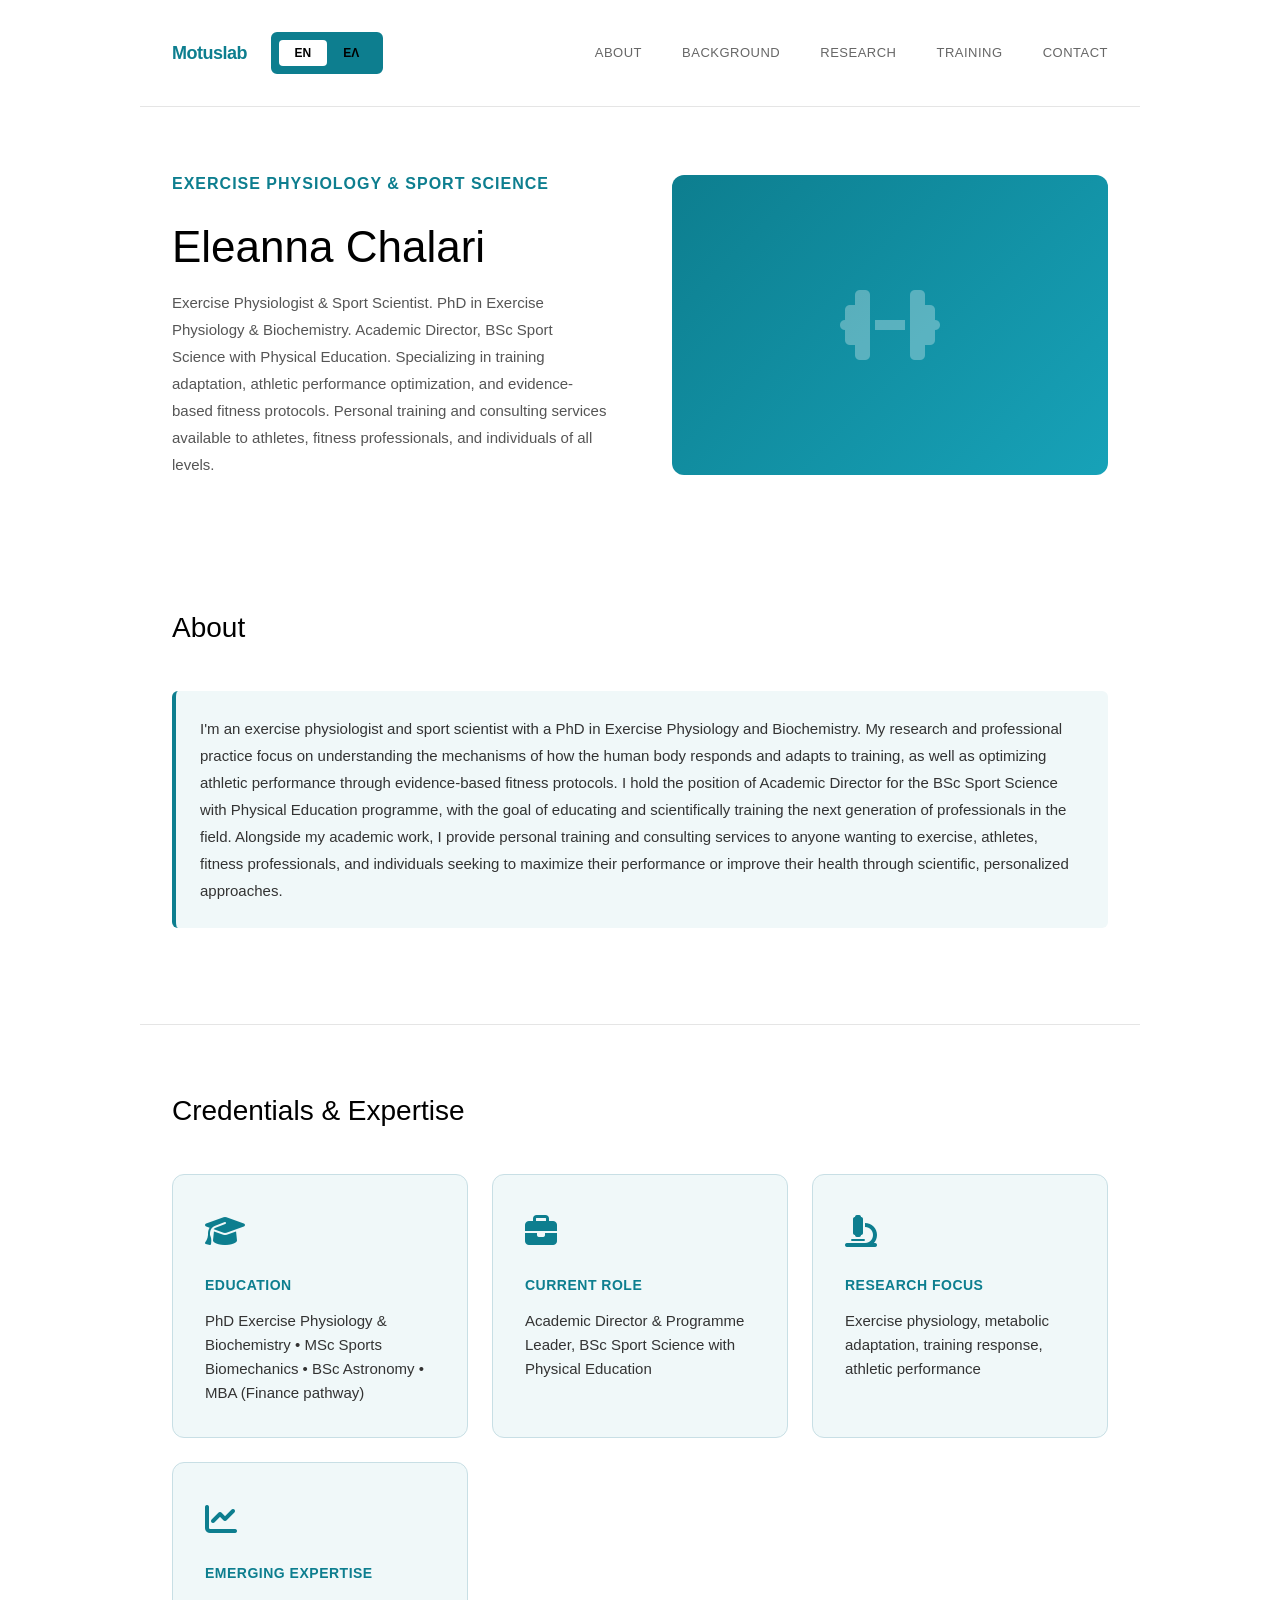
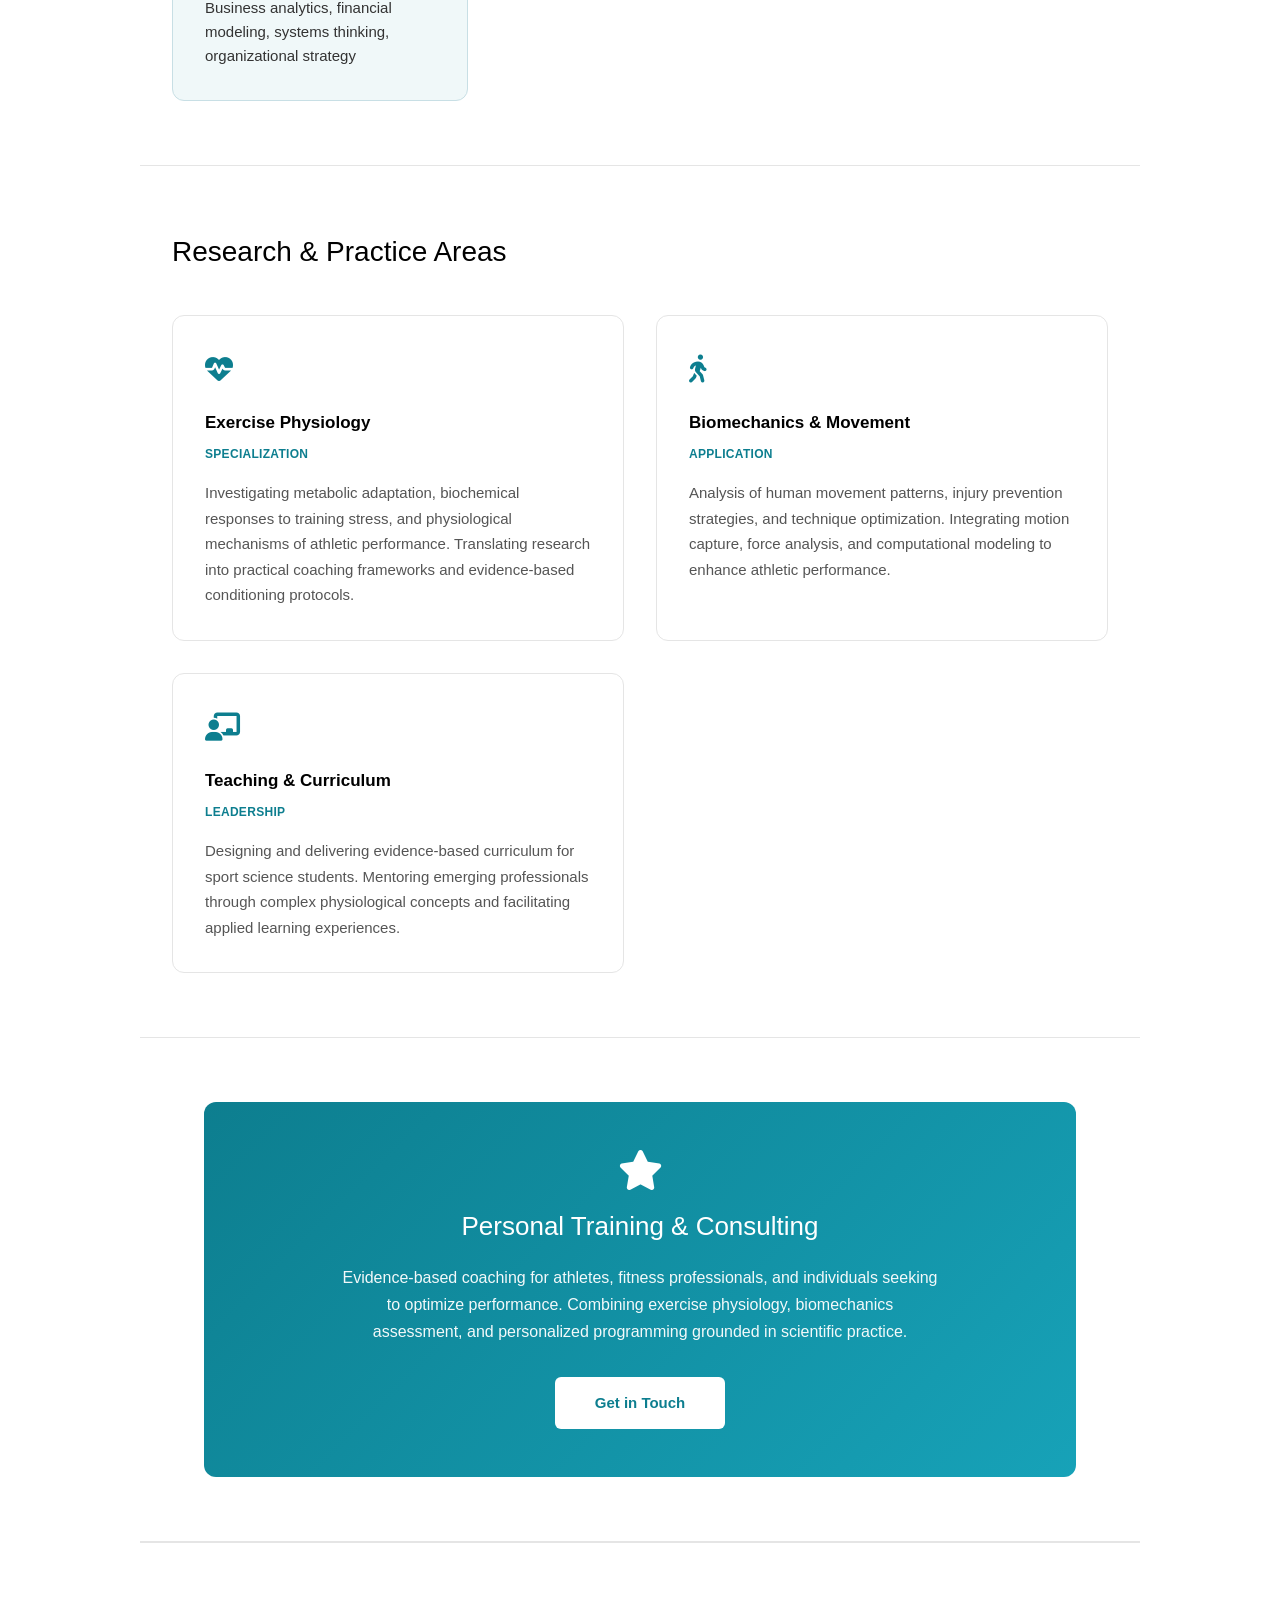
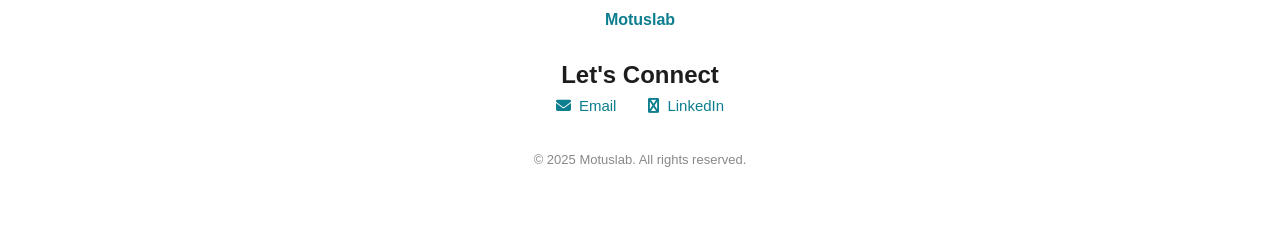
==== index.html @ d5b1c542 "Rename site code.txt to index.html" ====
<!DOCTYPE html>
<html lang="en">
<head>
  <meta charset="UTF-8">
  <meta name="viewport" content="width=device-width, initial-scale=1.0">
  <title>Motuslab | Exercise Physiology & Performance</title>
  <link rel="stylesheet" href="https://cdnjs.cloudflare.com/ajax/libs/font-awesome/6.4.0/css/all.min.css">
  <style>
    * {
      margin: 0;
      padding: 0;
      box-sizing: border-box;
    }

    body {
      font-family: -apple-system, BlinkMacSystemFont, 'Segoe UI', sans-serif;
      background: #ffffff;
      color: #1d1d1d;
      line-height: 1.6;
    }

    header {
      padding: 2rem 2rem;
      max-width: 1000px;
      margin: 0 auto;
      border-bottom: 1px solid #e5e5e5;
      display: flex;
      justify-content: space-between;
      align-items: center;
      gap: 2rem;
    }

    .header-left {
      display: flex;
      align-items: center;
      gap: 1.5rem;
    }

    .logo {
      font-size: 18px;
      font-weight: 600;
      color: #0D7E8F;
      text-decoration: none;
      letter-spacing: -0.5px;
    }

    .language-toggle {
      display: flex;
      gap: 0;
      background: #0D7E8F;
      padding: 0.35rem;
      border-radius: 6px;
      border: 2px solid #0D7E8F;
    }

    .lang-btn {
      background: none;
      border: none;
      color: #000;
      cursor: pointer;
      padding: 0.4rem 1rem;
      transition: all 0.2s;
      font-weight: 700;
      font-size: 12px;
      border-radius: 4px;
    }

    .lang-btn.active {
      background: #fff;
      color: #000;
      border: none;
    }

    .lang-btn:hover {
      background: rgba(255, 255, 255, 0.2);
      color: #000;
    }

    nav {
      display: flex;
      gap: 2.5rem;
      font-size: 13px;
      text-transform: uppercase;
      letter-spacing: 0.5px;
    }

    nav a {
      text-decoration: none;
      color: #666;
      transition: color 0.2s;
    }

    nav a:hover {
      color: #0D7E8F;
    }

    .hero {
      max-width: 1000px;
      margin: 0 auto;
      padding: 4rem 2rem;
      display: grid;
      grid-template-columns: 1fr 1fr;
      gap: 4rem;
      align-items: center;
    }

    .hero-text h1 {
      font-size: 44px;
      font-weight: 500;
      line-height: 1.2;
      margin-bottom: 1rem;
      color: #000;
    }

    .hero-text .tagline {
      font-size: 16px;
      color: #0D7E8F;
      text-transform: uppercase;
      letter-spacing: 1px;
      margin-bottom: 1.5rem;
      font-weight: 600;
    }

    .hero-text .subtitle {
      font-size: 15px;
      color: #555;
      line-height: 1.8;
    }

    .hero-visual {
      background: linear-gradient(135deg, #0D7E8F 0%, #17A2B8 100%);
      border-radius: 12px;
      height: 300px;
      display: flex;
      align-items: center;
      justify-content: center;
      color: #fff;
      font-size: 18px;
      text-align: center;
      padding: 2rem;
    }

    section {
      max-width: 1000px;
      margin: 0 auto;
      padding: 4rem 2rem;
      border-bottom: 1px solid #e5e5e5;
    }

    section h2 {
      font-size: 28px;
      font-weight: 500;
      margin-bottom: 2.5rem;
      color: #000;
    }

    .credential-grid {
      display: grid;
      grid-template-columns: repeat(auto-fit, minmax(240px, 1fr));
      gap: 1.5rem;
    }

    .credential-card {
      background: #f0f8f9;
      border-radius: 12px;
      padding: 2rem;
      border: 1px solid #c8dfe5;
      transition: all 0.3s;
    }

    .credential-card:hover {
      border-color: #0D7E8F;
      box-shadow: 0 4px 12px rgba(13, 126, 143, 0.1);
    }

    .credential-card .icon {
      font-size: 32px;
      color: #0D7E8F;
      margin-bottom: 1rem;
    }

    .credential-card h3 {
      font-size: 14px;
      text-transform: uppercase;
      letter-spacing: 0.5px;
      color: #0D7E8F;
      margin-bottom: 0.75rem;
      font-weight: 600;
    }

    .credential-card p {
      font-size: 15px;
      color: #333;
      line-height: 1.6;
    }

    .roles-grid {
      display: grid;
      grid-template-columns: repeat(auto-fit, minmax(300px, 1fr));
      gap: 2rem;
    }

    .role-card {
      background: #fff;
      border: 1.5px solid #e5e5e5;
      border-radius: 12px;
      padding: 2rem;
      transition: all 0.3s;
    }

    .role-card:hover {
      border-color: #0D7E8F;
      box-shadow: 0 8px 20px rgba(13, 126, 143, 0.12);
    }

    .role-card .icon {
      font-size: 28px;
      color: #0D7E8F;
      margin-bottom: 1rem;
    }

    .role-card h3 {
      font-size: 17px;
      font-weight: 600;
      color: #000;
      margin-bottom: 0.5rem;
    }

    .role-card .meta {
      font-size: 12px;
      color: #0D7E8F;
      text-transform: uppercase;
      letter-spacing: 0.3px;
      margin-bottom: 1rem;
      font-weight: 600;
    }

    .role-card p {
      font-size: 15px;
      color: #555;
      line-height: 1.7;
    }

    .accent-section {
      background: linear-gradient(135deg, #0D7E8F 0%, #17A2B8 100%);
      color: #fff;
      margin: 0 2rem;
      padding: 3rem 2rem;
      border-radius: 12px;
      text-align: center;
    }

    .accent-section h3 {
      font-size: 26px;
      font-weight: 500;
      margin-bottom: 1rem;
    }

    .accent-section p {
      font-size: 16px;
      line-height: 1.7;
      max-width: 600px;
      margin: 0 auto 2rem;
      opacity: 0.95;
    }

    .cta-button {
      display: inline-block;
      padding: 0.85rem 2.5rem;
      background: #fff;
      color: #0D7E8F;
      text-decoration: none;
      font-size: 15px;
      border-radius: 6px;
      transition: all 0.2s;
      cursor: pointer;
      font-family: inherit;
      font-weight: 600;
      border: none;
    }

    .cta-button:hover {
      transform: translateY(-2px);
      box-shadow: 0 8px 16px rgba(0, 0, 0, 0.15);
    }

    .highlight-box {
      background: #f0f8f9;
      border-left: 4px solid #0D7E8F;
      padding: 1.5rem;
      margin: 2rem 0;
      border-radius: 6px;
    }

    .highlight-box p {
      font-size: 15px;
      color: #333;
      line-height: 1.8;
    }

    footer {
      max-width: 1000px;
      margin: 0 auto;
      padding: 4rem 2rem;
      text-align: center;
      border-top: 1px solid #e5e5e5;
    }

    .contact-links {
      display: flex;
      justify-content: center;
      gap: 2rem;
      margin-bottom: 2rem;
      flex-wrap: wrap;
    }

    .contact-links a {
      color: #0D7E8F;
      text-decoration: none;
      font-size: 15px;
      font-weight: 500;
      transition: color 0.2s;
    }

    .contact-links a:hover {
      color: #05525c;
    }

    .footer-note {
      font-size: 13px;
      color: #888;
      margin-top: 1rem;
    }

    .footer-branding {
      font-size: 16px;
      font-weight: 600;
      color: #0D7E8F;
      margin-bottom: 1.5rem;
    }

    @media (max-width: 768px) {
      header {
        flex-direction: column;
        gap: 1rem;
      }

      .header-left {
        width: 100%;
        justify-content: space-between;
      }

      nav {
        justify-content: center;
        gap: 1rem;
        font-size: 12px;
        flex-wrap: wrap;
        width: 100%;
      }

      .hero {
        grid-template-columns: 1fr;
        gap: 2rem;
      }

      .hero-text h1 {
        font-size: 32px;
      }

      section {
        padding: 3rem 1.5rem;
      }

      .accent-section {
        margin: 0 1.5rem;
      }
    }
  </style>
</head>
<body>
  <header>
    <div class="header-left">
      <a href="#" class="logo">Motuslab</a>
      <div class="language-toggle">
        <button class="lang-btn active" data-lang="en">EN</button>
        <button class="lang-btn" data-lang="el">ΕΛ</button>
      </div>
    </div>
    <nav>
      <a href="#about" data-text="nav-about">About</a>
      <a href="#background" data-text="nav-background">Background</a>
      <a href="#research" data-text="nav-research">Research</a>
      <a href="#training" data-text="nav-training">Training</a>
      <a href="#contact" data-text="nav-contact">Contact</a>
    </nav>
  </header>

  <div class="hero">
    <div class="hero-text">
      <div class="tagline" data-text="hero-tagline">Exercise Physiology & Sport Science</div>
      <h1>Eleanna Chalari</h1>
      <p class="subtitle" data-text="hero-subtitle">Exercise Physiologist & Sport Scientist. PhD in Exercise Physiology & Biochemistry. Academic Director, BSc Sport Science with Physical Education. Specializing in training adaptation, athletic performance optimization, and evidence-based fitness protocols. Personal training and consulting services available to athletes, fitness professionals, and individuals of all levels.</p>
    </div>
    <div class="hero-visual">
      <i class="fas fa-dumbbell" style="font-size: 80px; opacity: 0.3;"></i>
    </div>
  </div>

  <section id="about">
    <h2 data-text="about-title">About</h2>
    <div class="highlight-box">
      <p data-text="about-text">I'm an exercise physiologist and sport scientist with a PhD in Exercise Physiology and Biochemistry. My research and professional practice focus on understanding the mechanisms of how the human body responds and adapts to training, as well as optimizing athletic performance through evidence-based fitness protocols.

I hold the position of Academic Director for the BSc Sport Science with Physical Education programme, with the goal of educating and scientifically training the next generation of professionals in the field. Alongside my academic work, I provide personal training and consulting services to anyone wanting to exercise, athletes, fitness professionals, and individuals seeking to maximize their performance or improve their health through scientific, personalized approaches.</p>
    </div>
  </section>

  <section id="background">
    <h2 data-text="cred-title">Credentials & Expertise</h2>
    <div class="credential-grid">
      <div class="credential-card">
        <div class="icon"><i class="fas fa-graduation-cap"></i></div>
        <h3 data-text="cred-edu-title">Education</h3>
        <p data-text="cred-edu">PhD Exercise Physiology & Biochemistry • MSc Sports Biomechanics • BSc Astronomy • MBA (Finance pathway)</p>
      </div>
      <div class="credential-card">
        <div class="icon"><i class="fas fa-briefcase"></i></div>
        <h3 data-text="cred-role-title">Current Role</h3>
        <p data-text="cred-role">Academic Director & Programme Leader, BSc Sport Science with Physical Education</p>
      </div>
      <div class="credential-card">
        <div class="icon"><i class="fas fa-microscope"></i></div>
        <h3 data-text="cred-focus-title">Research Focus</h3>
        <p data-text="cred-focus">Exercise physiology, metabolic adaptation, training response, athletic performance</p>
      </div>
      <div class="credential-card">
        <div class="icon"><i class="fas fa-chart-line"></i></div>
        <h3 data-text="cred-emerging-title">Emerging Expertise</h3>
        <p data-text="cred-emerging">Business analytics, financial modeling, systems thinking, organizational strategy</p>
      </div>
    </div>
  </section>

  <section id="research">
    <h2 data-text="research-title">Research & Practice Areas</h2>
    <div class="roles-grid">
      <div class="role-card">
        <div class="icon"><i class="fas fa-heartbeat"></i></div>
        <h3 data-text="research-1-title">Exercise Physiology</h3>
        <p class="meta" data-text="research-1-meta">Specialization</p>
        <p data-text="research-1-text">Investigating metabolic adaptation, biochemical responses to training stress, and physiological mechanisms of athletic performance. Translating research into practical coaching frameworks and evidence-based conditioning protocols.</p>
      </div>

      <div class="role-card">
        <div class="icon"><i class="fas fa-walking"></i></div>
        <h3 data-text="research-2-title">Biomechanics & Movement</h3>
        <p class="meta" data-text="research-2-meta">Application</p>
        <p data-text="research-2-text">Analysis of human movement patterns, injury prevention strategies, and technique optimization. Integrating motion capture, force analysis, and computational modeling to enhance athletic performance.</p>
      </div>

      <div class="role-card">
        <div class="icon"><i class="fas fa-chalkboard-user"></i></div>
        <h3 data-text="research-3-title">Teaching & Curriculum</h3>
        <p class="meta" data-text="research-3-meta">Leadership</p>
        <p data-text="research-3-text">Designing and delivering evidence-based curriculum for sport science students. Mentoring emerging professionals through complex physiological concepts and facilitating applied learning experiences.</p>
      </div>
    </div>
  </section>

  <section id="training">
    <div class="accent-section">
      <i class="fas fa-star" style="font-size: 40px; margin-bottom: 1rem;"></i>
      <h3 data-text="training-title">Personal Training & Consulting</h3>
      <p data-text="training-text">Evidence-based coaching for athletes, fitness professionals, and individuals seeking to optimize performance. Combining exercise physiology, biomechanics assessment, and personalized programming grounded in scientific practice.</p>
      <a href="mailto:eleannac@proton.me?subject=Personal%20Training%20Inquiry" class="cta-button" data-text="training-cta">Get in Touch</a>
    </div>
  </section>

  <footer id="contact">
    <div class="footer-branding">Motuslab</div>
    <h2 data-text="contact-title">Let's Connect</h2>
    <div class="contact-links">
      <a href="mailto:eleannac@proton.me"><i class="fas fa-envelope" style="margin-right: 0.5rem;"></i><span data-text="contact-email">Email</span></a>
      <a href="https://https://www.linkedin.com/in/eleannac/" target="_blank"><i class="fas fa-linkedin" style="margin-right: 0.5rem;"></i><span data-text="contact-linkedin">LinkedIn</span></a>
    </div>
    <p class="footer-note" data-text="footer-copy">© 2025 Motuslab. All rights reserved.</p>
  </footer>

  <script>
    const translations = {
      en: {
        "nav-about": "About",
        "nav-background": "Background",
        "nav-research": "Research",
        "nav-training": "Training",
        "nav-contact": "Contact",
        "hero-tagline": "Exercise Physiology & Sport Science",
        "hero-subtitle": "Exercise Physiologist & Sport Scientist. PhD in Exercise Physiology & Biochemistry. Academic Director, BSc Sport Science with Physical Education. Specializing in training adaptation, athletic performance optimization, and evidence-based fitness protocols. Personal training and consulting services available to athletes, fitness professionals, and individuals of all levels.",
        "about-title": "About",
        "about-text": "I'm an exercise physiologist and sport scientist with a PhD in Exercise Physiology and Biochemistry. My research and professional practice focus on understanding the mechanisms of how the human body responds and adapts to training, as well as optimizing athletic performance through evidence-based fitness protocols.\n\nI hold the position of Academic Director for the BSc Sport Science with Physical Education programme, with the goal of educating and scientifically training the next generation of professionals in the field. Alongside my academic work, I provide personal training and consulting services to anyone wanting to exercise, athletes, fitness professionals, and individuals seeking to maximize their performance or improve their health through scientific, personalized approaches.",
        "cred-title": "Credentials & Expertise",
        "cred-edu-title": "Education",
        "cred-edu": "PhD Exercise Physiology & Biochemistry • MSc Sports Biomechanics • BSc Astronomy • MBA (Finance pathway)",
        "cred-role-title": "Current Role",
        "cred-role": "Academic Director & Programme Leader, BSc Sport Science with Physical Education",
        "cred-focus-title": "Research Focus",
        "cred-focus": "Exercise physiology, metabolic adaptation, training response, athletic performance",
        "cred-emerging-title": "Emerging Expertise",
        "cred-emerging": "Business analytics, financial modeling, systems thinking, organizational strategy",
        "research-title": "Research & Practice Areas",
        "research-1-title": "Exercise Physiology",
        "research-1-meta": "Specialization",
        "research-1-text": "Investigating metabolic adaptation, biochemical responses to training stress, and physiological mechanisms of athletic performance. Translating research into practical coaching frameworks and evidence-based conditioning protocols.",
        "research-2-title": "Biomechanics & Movement",
        "research-2-meta": "Application",
        "research-2-text": "Analysis of human movement patterns, injury prevention strategies, and technique optimization. Integrating motion capture, force analysis, and computational modeling to enhance athletic performance.",
        "research-3-title": "Teaching & Curriculum",
        "research-3-meta": "Leadership",
        "research-3-text": "Designing and delivering evidence-based curriculum for sport science students. Mentoring emerging professionals through complex physiological concepts and facilitating applied learning experiences.",
        "training-title": "Personal Training & Consulting",
        "training-text": "Evidence-based coaching for athletes, fitness professionals, and individuals seeking to optimize performance. Combining exercise physiology, biomechanics assessment, and personalized programming grounded in scientific practice.",
        "training-cta": "Get in Touch",
        "contact-title": "Let's Connect",
        "contact-email": "Email",
        "contact-linkedin": "LinkedIn",
        "footer-copy": "© 2025 Motuslab. All rights reserved."
      },
      el: {
        "nav-about": "Σχετικά",
        "nav-background": "Υπόβαθρο",
        "nav-research": "Έρευνα",
        "nav-training": "Εκπαίδευση",
        "nav-contact": "Επικοινωνία",
        "hero-tagline": "Φυσιολογία Άσκησης & Αθλητική Επιστήμη",
        "hero-subtitle": "Εργοφυσιολόγος και επιστήμονας φυσικής αγωγής και αθλητισμού, κάτοχος διδακτορικού στη Φυσιολογία της Άσκησης και τη Βιοχημεία. Ακαδημαϊκή Διευθύντρια του προγράμματος BSc Αθλητική Επιστήμη με Φυσική Αγωγή. Ειδίκευση στη προσαρμογή στην προπόνηση, βελτιστοποίηση της αθλητικής απόδοσης και τεκμηριωμένα πρωτόκολλα φυσικής κατάστασης. Διαθέσιμη για υπηρεσίες personal training και συμβουλευτικής για αθλητές, επαγγελματίες fitness και άτομα όλων των επιπέδων.",
        "about-title": "Σχετικά",
        "about-text": "Είμαι εργοφυσιολόγος και επιστήμονας φυσικής αγωγής και αθλητισμού, κάτοχος διδακτορικού στη Φυσιολογία της Άσκησης και τη Βιοχημεία. Η έρευνα και η πρακτική μου εφαρμογή επικεντρώνονται στην κατανόηση των μηχανισμών απόκρισης και προσαρμογής του ανθρώπινου σώματος στην προπόνηση, καθώς και στη βελτιστοποίηση της αθλητικής απόδοσης μέσω τεκμηριωμένων πρωτοκόλλων φυσικής κατάστασης.\n\nΚατέχω θέση Ακαδημαϊκής Διευθύντριας του προγράμματος BSc \"Αθλητική Επιστήμη με Φυσική Αγωγή\" με στόχο την εκπαίδευση και την επιστημονική κατάρτιση της επόμενης γενιάς επαγγελματιών του κλάδου. Παράλληλα με το ακαδημαϊκό μου έργο, παρέχω υπηρεσίες personal training και συμβουλευτικής σε οποιονδήποτε επιθυμεί να γυμναστεί, σε αθλητές, επαγγελματίες του fitness και άτομα που επιθυμούν να μεγιστοποιήσουν την απόδοσή τους ή να βελτιώσουν την υγεία τους μέσα από επιστημονικές και εξατομικευμένες προσεγγίσεις.",
        "cred-title": "Διαπιστευτήρια & Ειδίκευση",
        "cred-edu-title": "Εκπαίδευση",
        "cred-edu": "PhD Φυσιολογία Άσκησης & Βιοχημεία • MSc Αθλητική Βιομηχανική • BSc Αστρονομία • MBA (χρηματοδοτική κατεύθυνση)",
        "cred-role-title": "Τρέχουσα Θέση",
        "cred-role": "Ακαδημαϊκή Διευθύντρια & Ηγέτιδα Προγράμματος, BSc Αθλητική Επιστήμη με Φυσική Αγωγή",
        "cred-focus-title": "Εστίαση Έρευνας",
        "cred-focus": "Φυσιολογία άσκησης, μεταβολική προσαρμογή, απόκριση στην προπόνηση, αθλητική απόδοση",
        "cred-emerging-title": "Αναδυόμενη Ειδίκευση",
        "cred-emerging": "Ανάλυση επιχειρήσεων, χρηματοοικονομική μοντελοποίηση, σκέψη συστημάτων, οργανωσιακή στρατηγική",
        "research-title": "Έρευνα & Τομείς Εφαρμογής",
        "research-1-title": "Φυσιολογία Άσκησης",
        "research-1-meta": "Ειδίκευση",
        "research-1-text": "Διερεύνηση της μεταβολικής προσαρμογής, των βιοχημικών αποκρίσεων στο άγχος προπόνησης και των φυσιολογικών μηχανισμών της αθλητικής απόδοσης. Μετάφραση της έρευνας σε πρακτικά πλαίσια coaching και τεκμηριωμένα πρωτόκολλα φυσικής κατάστασης.",
        "research-2-title": "Βιομηχανική & Κίνηση",
        "research-2-meta": "Εφαρμογή",
        "research-2-text": "Ανάλυση των μοτίβων ανθρώπινης κίνησης, στρατηγικές πρόληψης τραυματισμών και βελτιστοποίηση τεχνικής. Ενσωμάτωση της σύλληψης κίνησης, ανάλυσης δύναμης και υπολογιστικής μοντελοποίησης για βελτίωση της αθλητικής απόδοσης.",
        "research-3-title": "Διδασκαλία & Αναλυτικό Πρόγραμμα",
        "research-3-meta": "Ηγεσία",
        "research-3-text": "Σχεδίαση και παράδοση τεκμηριωμένου αναλυτικού προγράμματος για φοιτητές αθλητικής επιστήμης. Mentoring αναδυόμενων επαγγελματιών μέσα από περίπλοκες φυσιολογικές έννοιες και διευκόλυνση εφαρμοσμένων εμπειριών μάθησης.",
        "training-title": "Προσωπική Εκπαίδευση & Συμβουλευτική",
        "training-text": "Εκπαίδευση βασισμένη σε στοιχεία για αθλητές, επαγγελματίες fitness και άτομα που επιδιώκουν βελτιστοποίηση της απόδοσης. Συνδυασμός φυσιολογίας άσκησης, αξιολόγησης βιομηχανικής και προσωπικοποιημένου προγραμματισμού με βάση την επιστημονική πρακτική.",
        "training-cta": "Επικοινωνήστε Μαζί Μας",
        "contact-title": "Ας Συνδεθούμε",
        "contact-email": "Email",
        "contact-linkedin": "LinkedIn",
        "footer-copy": "© 2025 Motuslab. Όλα τα δικαιώματα διατηρούνται."
      }
    };

    let currentLang = localStorage.getItem('motuslab-lang') || 'en';

    function setLanguage(lang) {
      currentLang = lang;
      localStorage.setItem('motuslab-lang', lang);
      
      document.querySelectorAll('.lang-btn').forEach(btn => {
        btn.classList.remove('active');
      });
      document.querySelector(`[data-lang="${lang}"]`).classList.add('active');
      
      document.querySelectorAll('[data-text]').forEach(el => {
        const key = el.getAttribute('data-text');
        if (translations[lang][key]) {
          el.textContent = translations[lang][key];
        }
      });
    }

    setLanguage(currentLang);

    document.querySelectorAll('.lang-btn').forEach(btn => {
      btn.addEventListener('click', () => {
        setLanguage(btn.getAttribute('data-lang'));
      });
    });

    document.querySelectorAll('nav a').forEach(link => {
      link.addEventListener('click', e => {
        e.preventDefault();
        const target = document.querySelector(link.getAttribute('href'));
        if (target) {
          target.scrollIntoView({ behavior: 'smooth' });
        }
      });
    });
  </script>
</body>
</html>
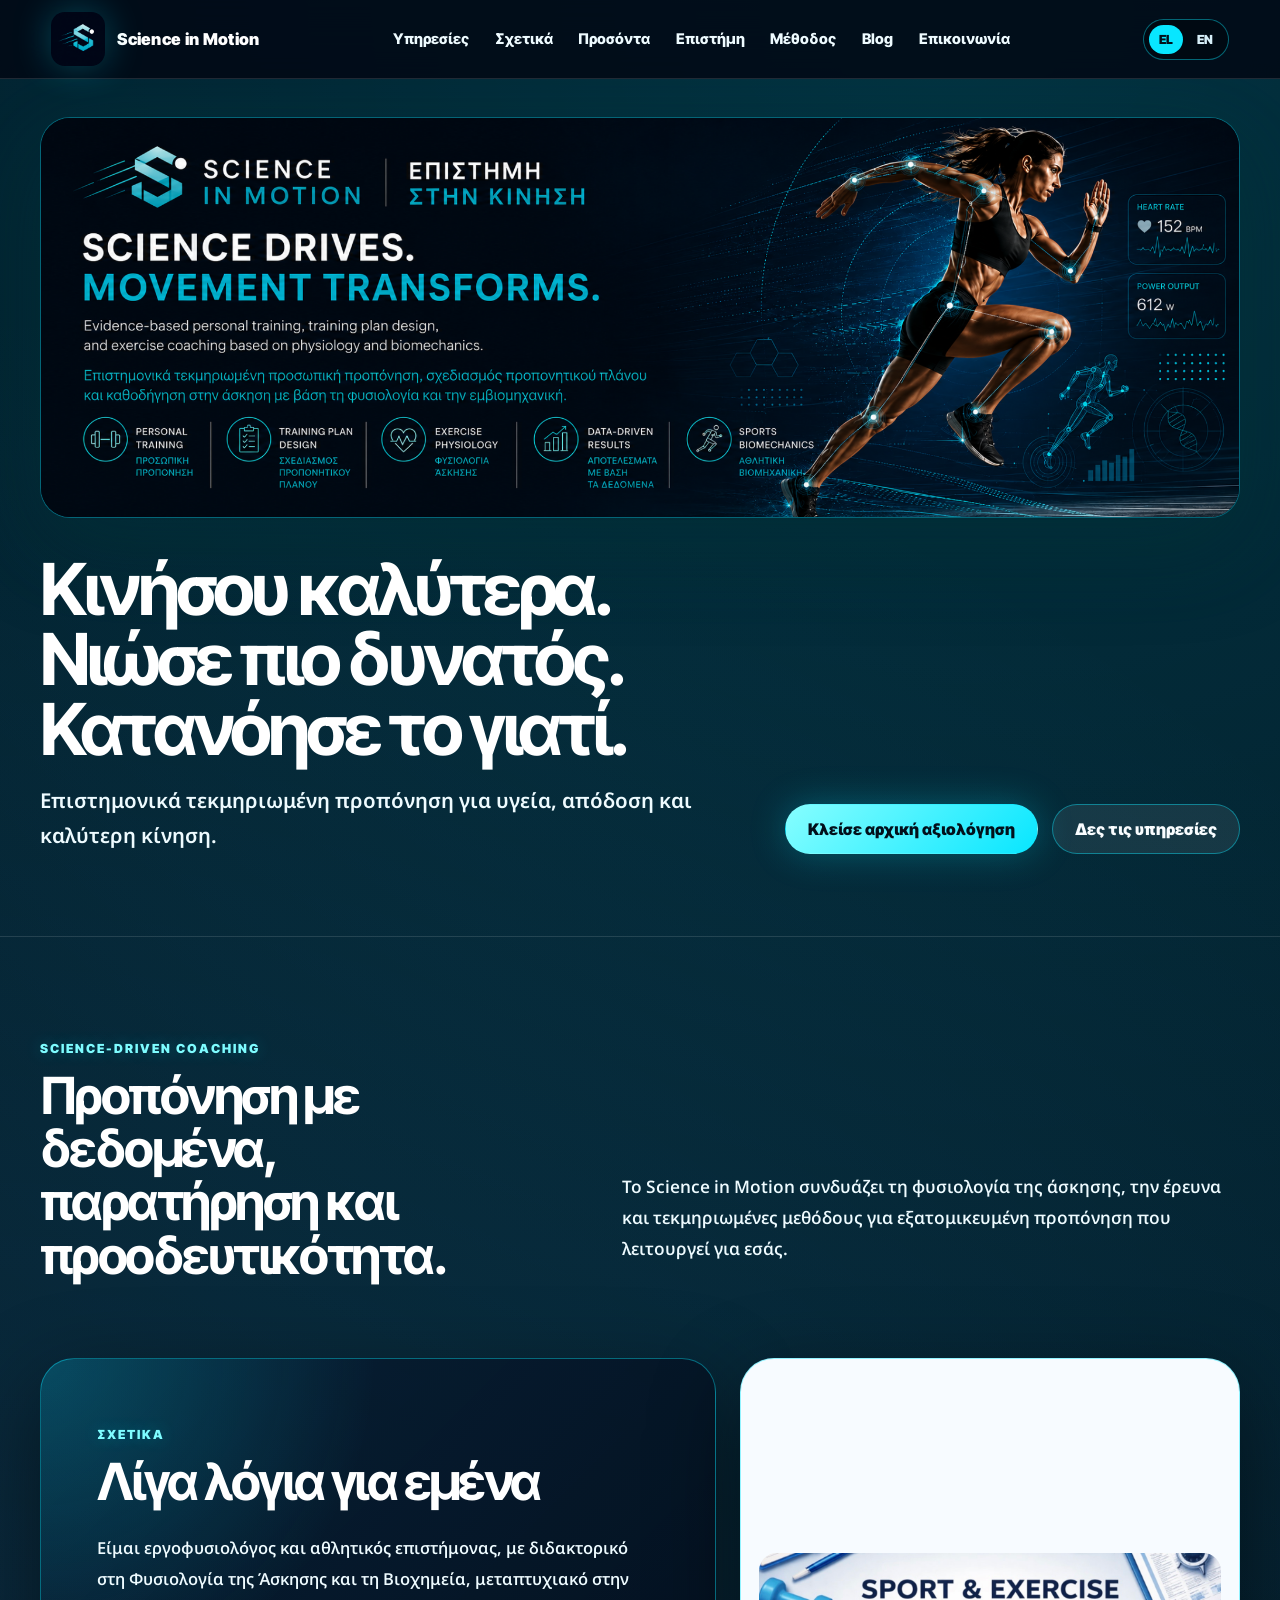
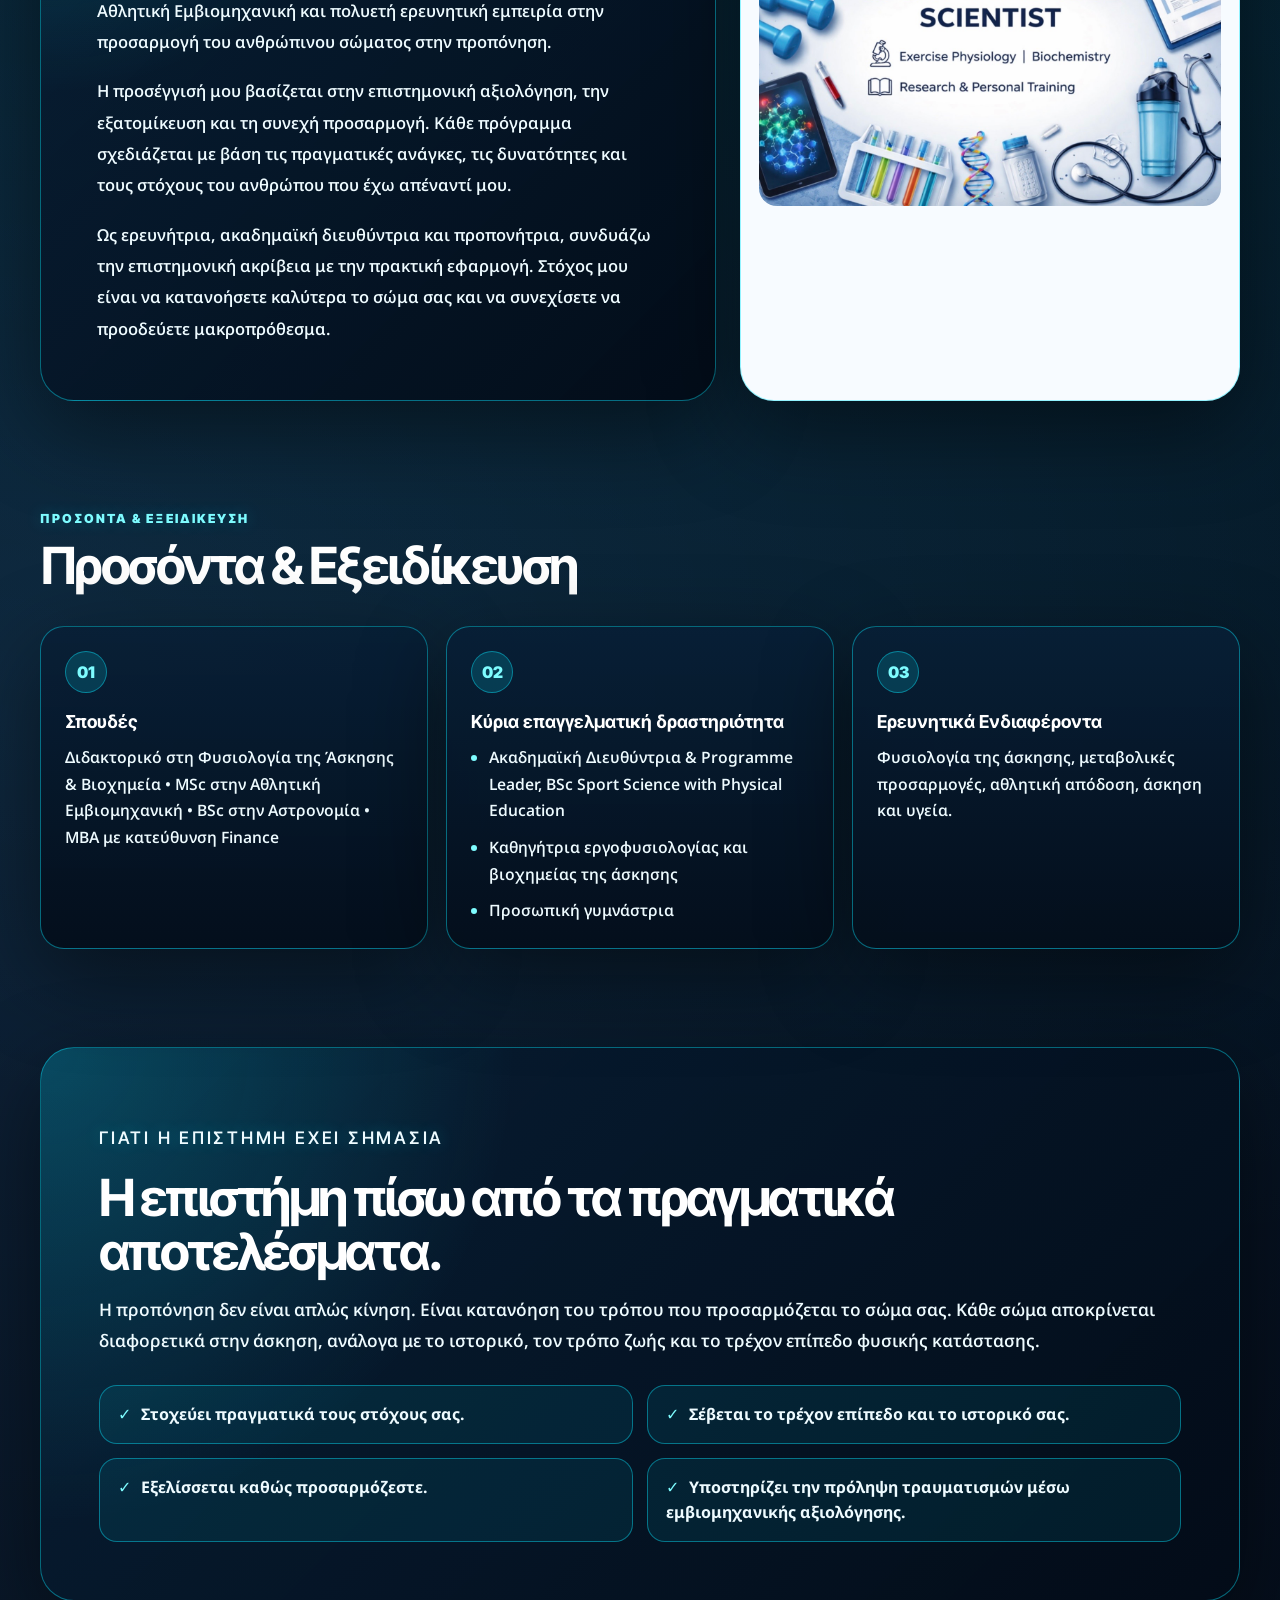
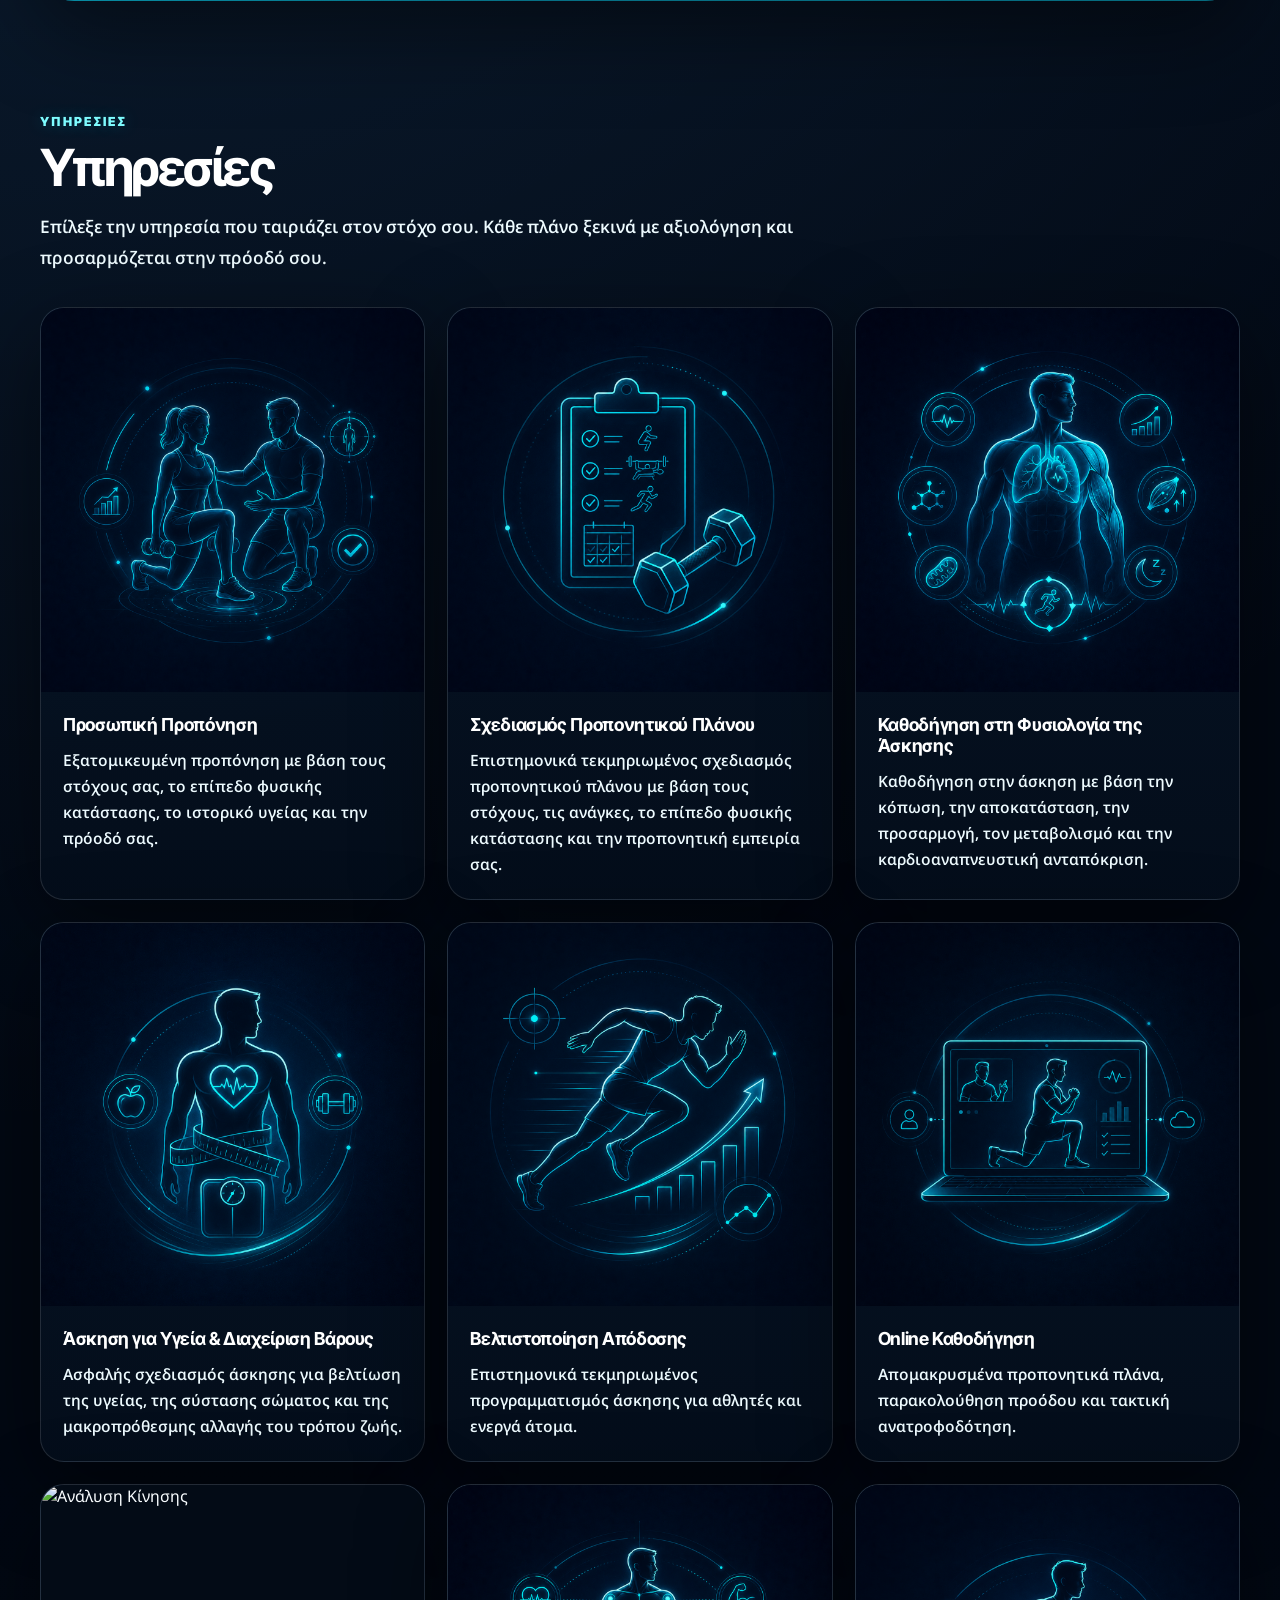
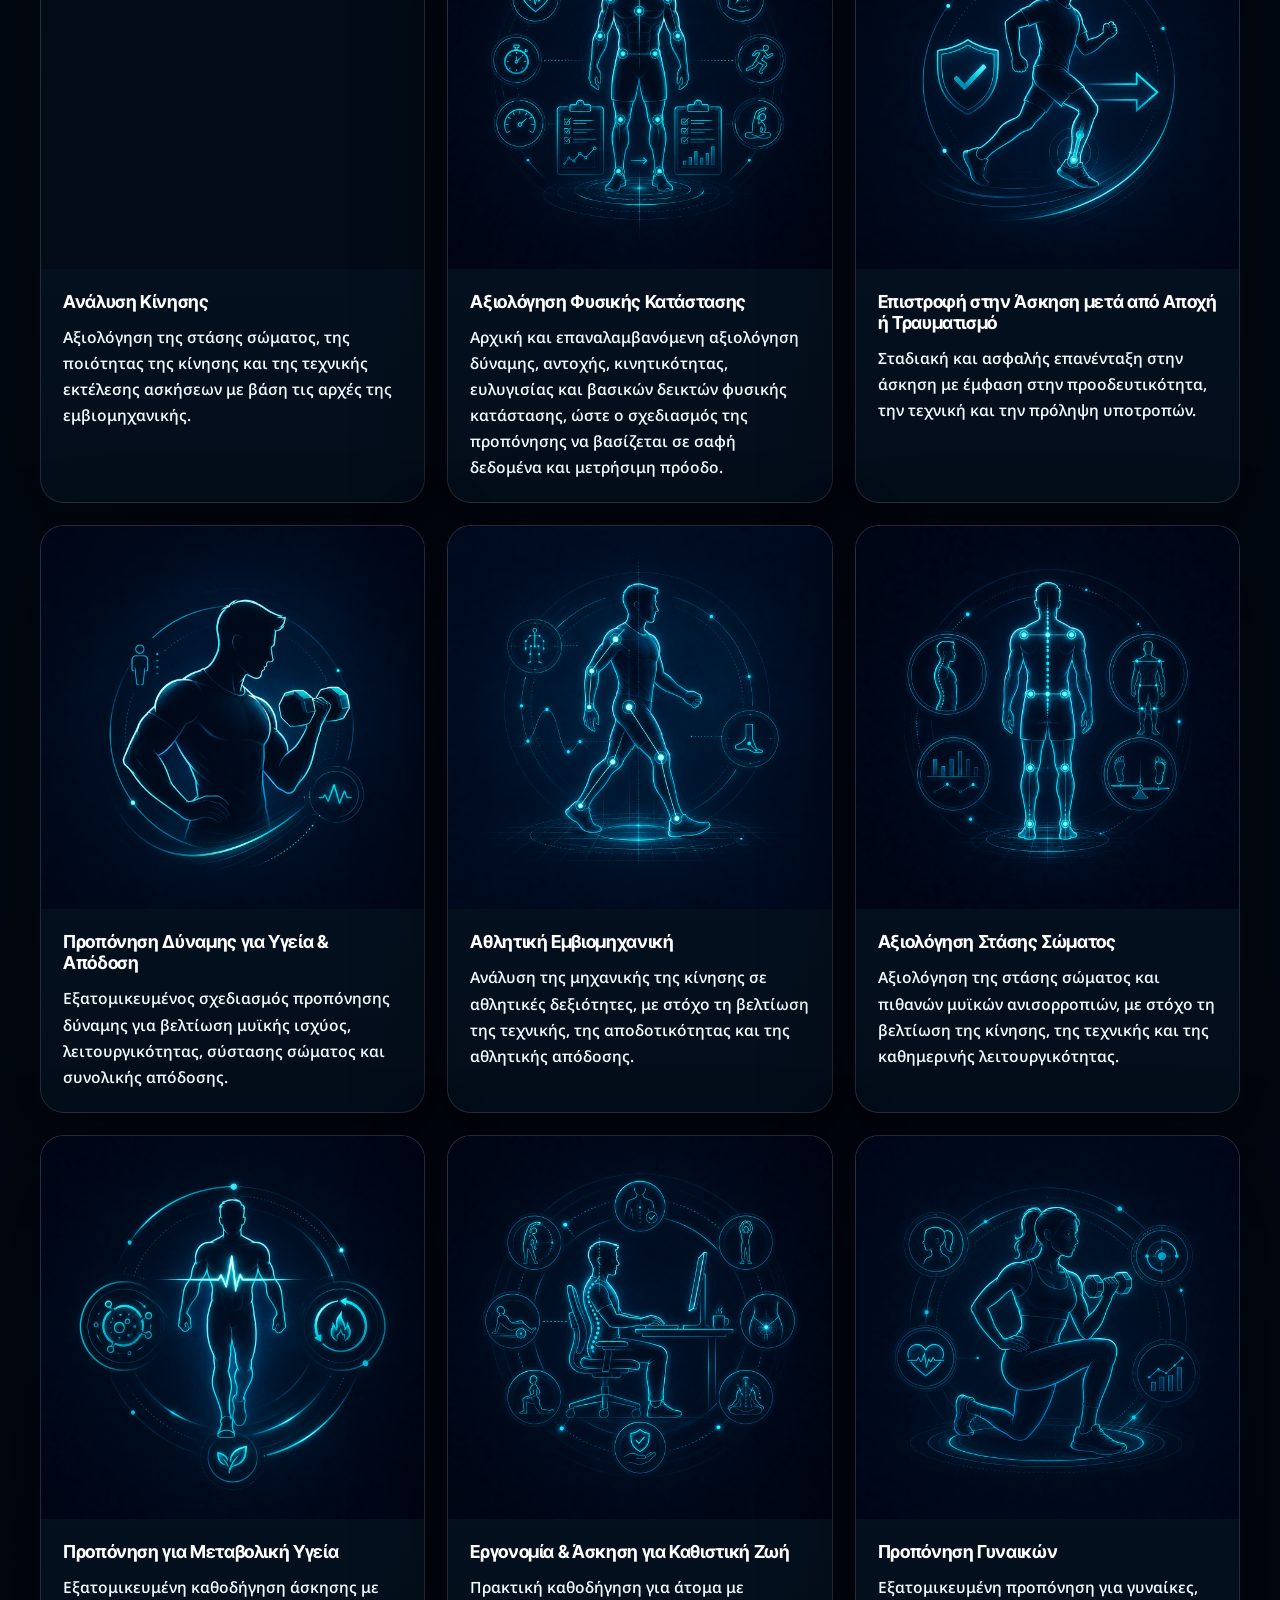
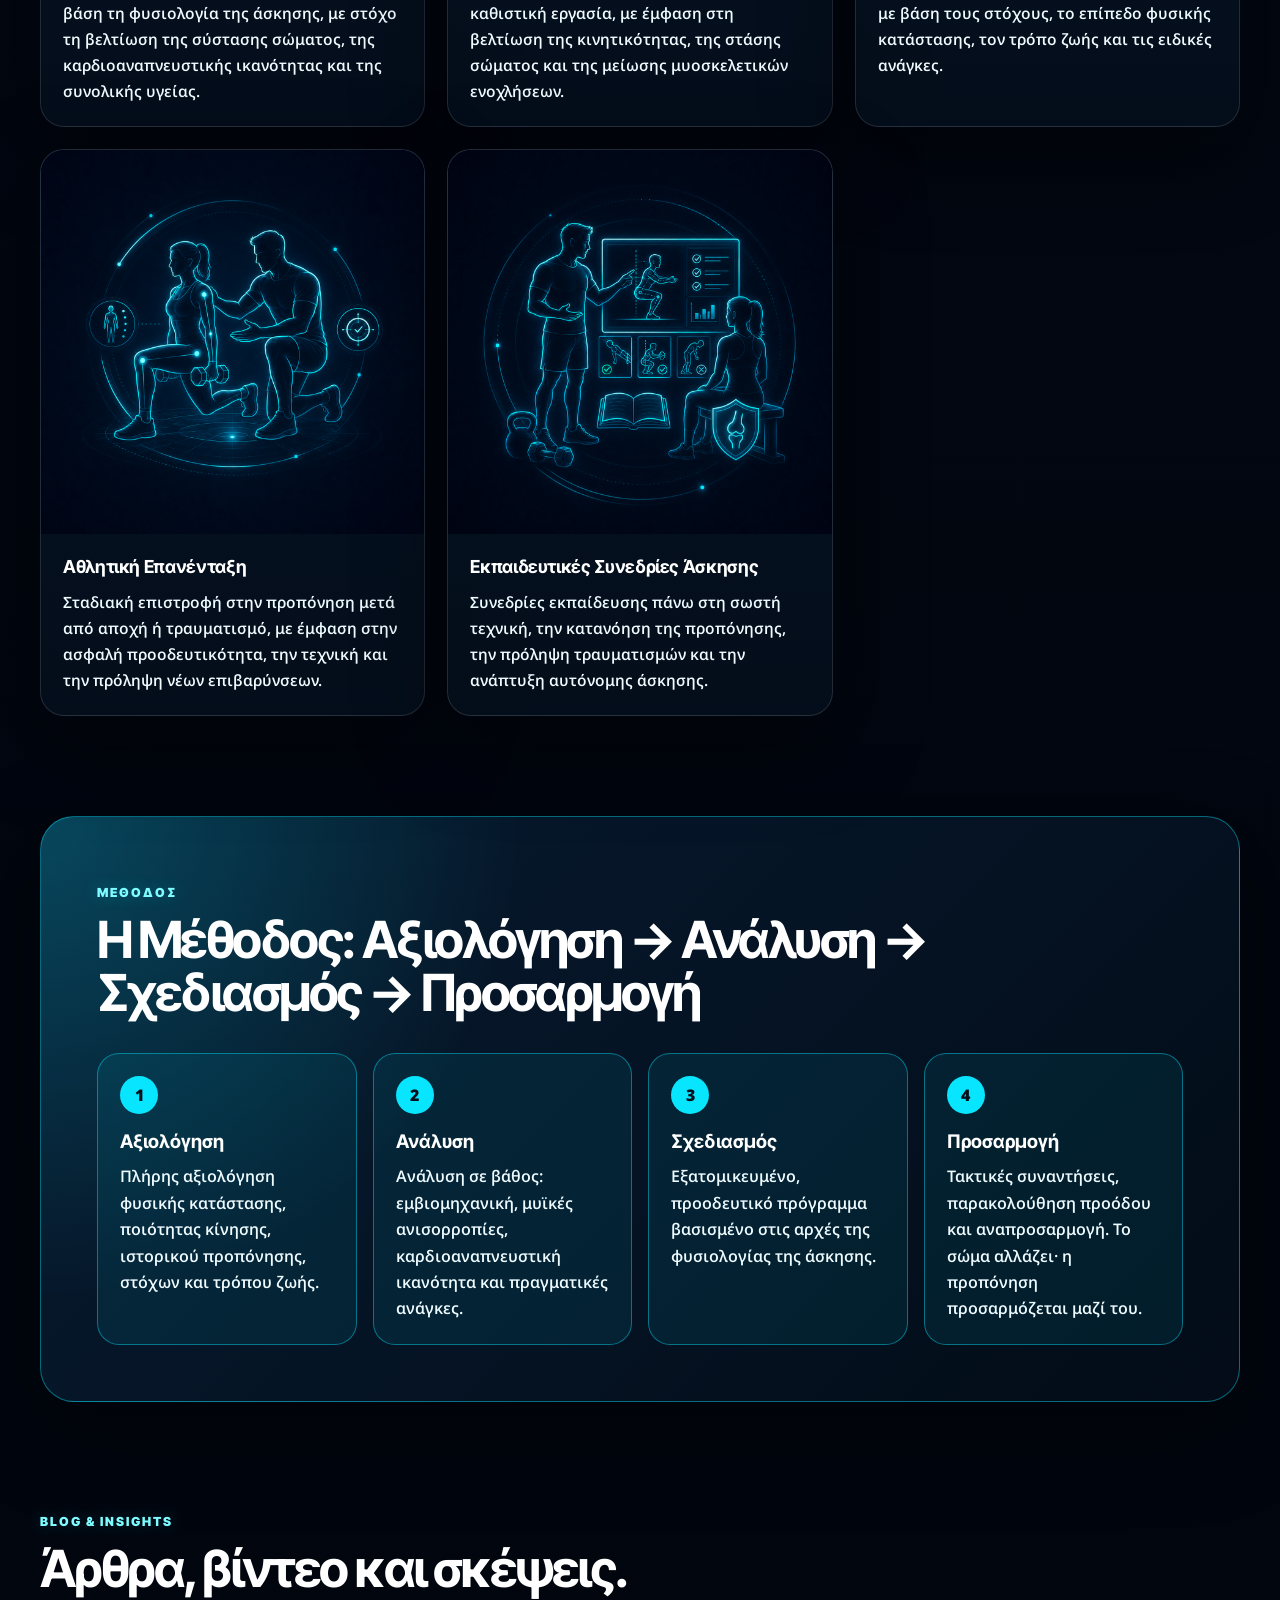
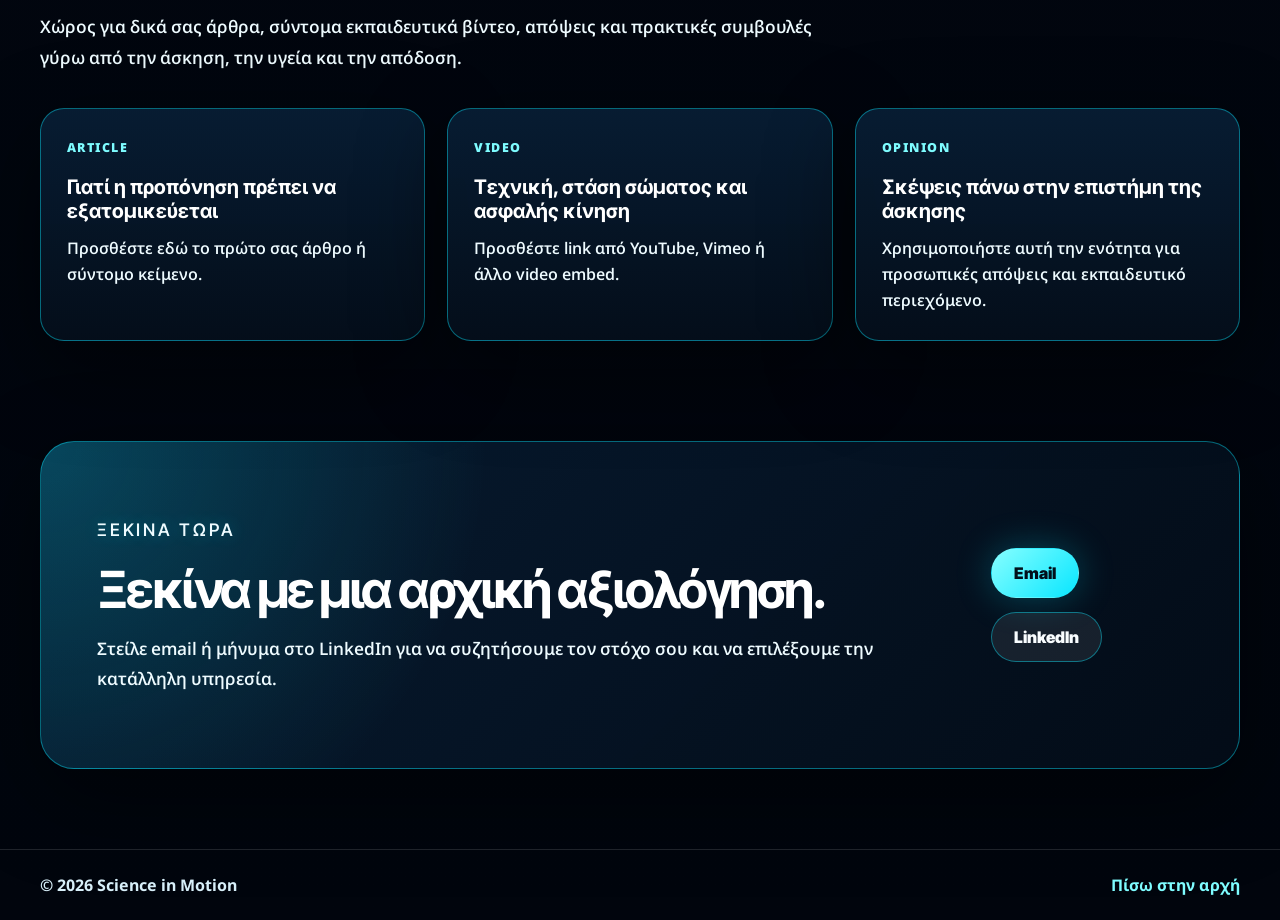
==== commit d5416c41: "Add files via upload" ====
--- a/index.html
+++ b/index.html
@@ -1,605 +1,207 @@
-<!DOCTYPE html>
-<html lang="en">
-<head>
-  <meta charset="UTF-8">
-  <meta name="viewport" content="width=device-width, initial-scale=1.0">
-  <title>Motuslab | Exercise Physiology & Performance</title>
-  <link rel="stylesheet" href="https://cdnjs.cloudflare.com/ajax/libs/font-awesome/6.4.0/css/all.min.css">
-  <style>
-    * {
-      margin: 0;
-      padding: 0;
-      box-sizing: border-box;
-    }
-
-    body {
-      font-family: -apple-system, BlinkMacSystemFont, 'Segoe UI', sans-serif;
-      background: #ffffff;
-      color: #1d1d1d;
-      line-height: 1.6;
-    }
-
-    header {
-      padding: 2rem 2rem;
-      max-width: 1000px;
-      margin: 0 auto;
-      border-bottom: 1px solid #e5e5e5;
-      display: flex;
-      justify-content: space-between;
-      align-items: center;
-      gap: 2rem;
-    }
-
-    .header-left {
-      display: flex;
-      align-items: center;
-      gap: 1.5rem;
-    }
-
-    .logo {
-      font-size: 18px;
-      font-weight: 600;
-      color: #0D7E8F;
-      text-decoration: none;
-      letter-spacing: -0.5px;
-    }
-
-    .language-toggle {
-      display: flex;
-      gap: 0;
-      background: #0D7E8F;
-      padding: 0.35rem;
-      border-radius: 6px;
-      border: 2px solid #0D7E8F;
-    }
-
-    .lang-btn {
-      background: none;
-      border: none;
-      color: #000;
-      cursor: pointer;
-      padding: 0.4rem 1rem;
-      transition: all 0.2s;
-      font-weight: 700;
-      font-size: 12px;
-      border-radius: 4px;
-    }
-
-    .lang-btn.active {
-      background: #fff;
-      color: #000;
-      border: none;
-    }
-
-    .lang-btn:hover {
-      background: rgba(255, 255, 255, 0.2);
-      color: #000;
-    }
-
-    nav {
-      display: flex;
-      gap: 2.5rem;
-      font-size: 13px;
-      text-transform: uppercase;
-      letter-spacing: 0.5px;
-    }
-
-    nav a {
-      text-decoration: none;
-      color: #666;
-      transition: color 0.2s;
-    }
-
-    nav a:hover {
-      color: #0D7E8F;
-    }
-
-    .hero {
-      max-width: 1000px;
-      margin: 0 auto;
-      padding: 4rem 2rem;
-      display: grid;
-      grid-template-columns: 1fr 1fr;
-      gap: 4rem;
-      align-items: center;
-    }
-
-    .hero-text h1 {
-      font-size: 44px;
-      font-weight: 500;
-      line-height: 1.2;
-      margin-bottom: 1rem;
-      color: #000;
-    }
-
-    .hero-text .tagline {
-      font-size: 16px;
-      color: #0D7E8F;
-      text-transform: uppercase;
-      letter-spacing: 1px;
-      margin-bottom: 1.5rem;
-      font-weight: 600;
-    }
-
-    .hero-text .subtitle {
-      font-size: 15px;
-      color: #555;
-      line-height: 1.8;
-    }
-
-    .hero-visual {
-      background: linear-gradient(135deg, #0D7E8F 0%, #17A2B8 100%);
-      border-radius: 12px;
-      height: 300px;
-      display: flex;
-      align-items: center;
-      justify-content: center;
-      color: #fff;
-      font-size: 18px;
-      text-align: center;
-      padding: 2rem;
-    }
-
-    section {
-      max-width: 1000px;
-      margin: 0 auto;
-      padding: 4rem 2rem;
-      border-bottom: 1px solid #e5e5e5;
-    }
-
-    section h2 {
-      font-size: 28px;
-      font-weight: 500;
-      margin-bottom: 2.5rem;
-      color: #000;
-    }
-
-    .credential-grid {
-      display: grid;
-      grid-template-columns: repeat(auto-fit, minmax(240px, 1fr));
-      gap: 1.5rem;
-    }
-
-    .credential-card {
-      background: #f0f8f9;
-      border-radius: 12px;
-      padding: 2rem;
-      border: 1px solid #c8dfe5;
-      transition: all 0.3s;
-    }
-
-    .credential-card:hover {
-      border-color: #0D7E8F;
-      box-shadow: 0 4px 12px rgba(13, 126, 143, 0.1);
-    }
-
-    .credential-card .icon {
-      font-size: 32px;
-      color: #0D7E8F;
-      margin-bottom: 1rem;
-    }
-
-    .credential-card h3 {
-      font-size: 14px;
-      text-transform: uppercase;
-      letter-spacing: 0.5px;
-      color: #0D7E8F;
-      margin-bottom: 0.75rem;
-      font-weight: 600;
-    }
-
-    .credential-card p {
-      font-size: 15px;
-      color: #333;
-      line-height: 1.6;
-    }
-
-    .roles-grid {
-      display: grid;
-      grid-template-columns: repeat(auto-fit, minmax(300px, 1fr));
-      gap: 2rem;
-    }
-
-    .role-card {
-      background: #fff;
-      border: 1.5px solid #e5e5e5;
-      border-radius: 12px;
-      padding: 2rem;
-      transition: all 0.3s;
-    }
-
-    .role-card:hover {
-      border-color: #0D7E8F;
-      box-shadow: 0 8px 20px rgba(13, 126, 143, 0.12);
-    }
-
-    .role-card .icon {
-      font-size: 28px;
-      color: #0D7E8F;
-      margin-bottom: 1rem;
-    }
-
-    .role-card h3 {
-      font-size: 17px;
-      font-weight: 600;
-      color: #000;
-      margin-bottom: 0.5rem;
-    }
-
-    .role-card .meta {
-      font-size: 12px;
-      color: #0D7E8F;
-      text-transform: uppercase;
-      letter-spacing: 0.3px;
-      margin-bottom: 1rem;
-      font-weight: 600;
-    }
-
-    .role-card p {
-      font-size: 15px;
-      color: #555;
-      line-height: 1.7;
-    }
-
-    .accent-section {
-      background: linear-gradient(135deg, #0D7E8F 0%, #17A2B8 100%);
-      color: #fff;
-      margin: 0 2rem;
-      padding: 3rem 2rem;
-      border-radius: 12px;
-      text-align: center;
-    }
-
-    .accent-section h3 {
-      font-size: 26px;
-      font-weight: 500;
-      margin-bottom: 1rem;
-    }
-
-    .accent-section p {
-      font-size: 16px;
-      line-height: 1.7;
-      max-width: 600px;
-      margin: 0 auto 2rem;
-      opacity: 0.95;
-    }
-
-    .cta-button {
-      display: inline-block;
-      padding: 0.85rem 2.5rem;
-      background: #fff;
-      color: #0D7E8F;
-      text-decoration: none;
-      font-size: 15px;
-      border-radius: 6px;
-      transition: all 0.2s;
-      cursor: pointer;
-      font-family: inherit;
-      font-weight: 600;
-      border: none;
-    }
-
-    .cta-button:hover {
-      transform: translateY(-2px);
-      box-shadow: 0 8px 16px rgba(0, 0, 0, 0.15);
-    }
-
-    .highlight-box {
-      background: #f0f8f9;
-      border-left: 4px solid #0D7E8F;
-      padding: 1.5rem;
-      margin: 2rem 0;
-      border-radius: 6px;
-    }
-
-    .highlight-box p {
-      font-size: 15px;
-      color: #333;
-      line-height: 1.8;
-    }
-
-    footer {
-      max-width: 1000px;
-      margin: 0 auto;
-      padding: 4rem 2rem;
-      text-align: center;
-      border-top: 1px solid #e5e5e5;
-    }
-
-    .contact-links {
-      display: flex;
-      justify-content: center;
-      gap: 2rem;
-      margin-bottom: 2rem;
-      flex-wrap: wrap;
-    }
-
-    .contact-links a {
-      color: #0D7E8F;
-      text-decoration: none;
-      font-size: 15px;
-      font-weight: 500;
-      transition: color 0.2s;
-    }
-
-    .contact-links a:hover {
-      color: #05525c;
-    }
-
-    .footer-note {
-      font-size: 13px;
-      color: #888;
-      margin-top: 1rem;
-    }
-
-    .footer-branding {
-      font-size: 16px;
-      font-weight: 600;
-      color: #0D7E8F;
-      margin-bottom: 1.5rem;
-    }
-
-    @media (max-width: 768px) {
-      header {
-        flex-direction: column;
-        gap: 1rem;
-      }
-
-      .header-left {
-        width: 100%;
-        justify-content: space-between;
-      }
-
-      nav {
-        justify-content: center;
-        gap: 1rem;
-        font-size: 12px;
-        flex-wrap: wrap;
-        width: 100%;
-      }
-
-      .hero {
-        grid-template-columns: 1fr;
-        gap: 2rem;
-      }
-
-      .hero-text h1 {
-        font-size: 32px;
-      }
-
-      section {
-        padding: 3rem 1.5rem;
-      }
-
-      .accent-section {
-        margin: 0 1.5rem;
-      }
-    }
-  </style>
-</head>
-<body>
-  <header>
-    <div class="header-left">
-      <a href="#" class="logo">Motuslab</a>
-      <div class="language-toggle">
-        <button class="lang-btn active" data-lang="en">EN</button>
-        <button class="lang-btn" data-lang="el">ΕΛ</button>
-      </div>
-    </div>
-    <nav>
-      <a href="#about" data-text="nav-about">About</a>
-      <a href="#background" data-text="nav-background">Background</a>
-      <a href="#research" data-text="nav-research">Research</a>
-      <a href="#training" data-text="nav-training">Training</a>
-      <a href="#contact" data-text="nav-contact">Contact</a>
-    </nav>
-  </header>
-
-  <div class="hero">
-    <div class="hero-text">
-      <div class="tagline" data-text="hero-tagline">Exercise Physiology & Sport Science</div>
-      <h1>Eleanna Chalari</h1>
-      <p class="subtitle" data-text="hero-subtitle">Exercise Physiologist & Sport Scientist. PhD in Exercise Physiology & Biochemistry. Academic Director, BSc Sport Science with Physical Education. Specializing in training adaptation, athletic performance optimization, and evidence-based fitness protocols. Personal training and consulting services available to athletes, fitness professionals, and individuals of all levels.</p>
-    </div>
-    <div class="hero-visual">
-      <i class="fas fa-dumbbell" style="font-size: 80px; opacity: 0.3;"></i>
-    </div>
-  </div>
-
-  <section id="about">
-    <h2 data-text="about-title">About</h2>
-    <div class="highlight-box">
-      <p data-text="about-text">I'm an exercise physiologist and sport scientist with a PhD in Exercise Physiology and Biochemistry. My research and professional practice focus on understanding the mechanisms of how the human body responds and adapts to training, as well as optimizing athletic performance through evidence-based fitness protocols.
-
-I hold the position of Academic Director for the BSc Sport Science with Physical Education programme, with the goal of educating and scientifically training the next generation of professionals in the field. Alongside my academic work, I provide personal training and consulting services to anyone wanting to exercise, athletes, fitness professionals, and individuals seeking to maximize their performance or improve their health through scientific, personalized approaches.</p>
-    </div>
-  </section>
-
-  <section id="background">
-    <h2 data-text="cred-title">Credentials & Expertise</h2>
-    <div class="credential-grid">
-      <div class="credential-card">
-        <div class="icon"><i class="fas fa-graduation-cap"></i></div>
-        <h3 data-text="cred-edu-title">Education</h3>
-        <p data-text="cred-edu">PhD Exercise Physiology & Biochemistry • MSc Sports Biomechanics • BSc Astronomy • MBA (Finance pathway)</p>
-      </div>
-      <div class="credential-card">
-        <div class="icon"><i class="fas fa-briefcase"></i></div>
-        <h3 data-text="cred-role-title">Current Role</h3>
-        <p data-text="cred-role">Academic Director & Programme Leader, BSc Sport Science with Physical Education</p>
-      </div>
-      <div class="credential-card">
-        <div class="icon"><i class="fas fa-microscope"></i></div>
-        <h3 data-text="cred-focus-title">Research Focus</h3>
-        <p data-text="cred-focus">Exercise physiology, metabolic adaptation, training response, athletic performance</p>
-      </div>
-      <div class="credential-card">
-        <div class="icon"><i class="fas fa-chart-line"></i></div>
-        <h3 data-text="cred-emerging-title">Emerging Expertise</h3>
-        <p data-text="cred-emerging">Business analytics, financial modeling, systems thinking, organizational strategy</p>
-      </div>
-    </div>
-  </section>
-
-  <section id="research">
-    <h2 data-text="research-title">Research & Practice Areas</h2>
-    <div class="roles-grid">
-      <div class="role-card">
-        <div class="icon"><i class="fas fa-heartbeat"></i></div>
-        <h3 data-text="research-1-title">Exercise Physiology</h3>
-        <p class="meta" data-text="research-1-meta">Specialization</p>
-        <p data-text="research-1-text">Investigating metabolic adaptation, biochemical responses to training stress, and physiological mechanisms of athletic performance. Translating research into practical coaching frameworks and evidence-based conditioning protocols.</p>
-      </div>
-
-      <div class="role-card">
-        <div class="icon"><i class="fas fa-walking"></i></div>
-        <h3 data-text="research-2-title">Biomechanics & Movement</h3>
-        <p class="meta" data-text="research-2-meta">Application</p>
-        <p data-text="research-2-text">Analysis of human movement patterns, injury prevention strategies, and technique optimization. Integrating motion capture, force analysis, and computational modeling to enhance athletic performance.</p>
-      </div>
-
-      <div class="role-card">
-        <div class="icon"><i class="fas fa-chalkboard-user"></i></div>
-        <h3 data-text="research-3-title">Teaching & Curriculum</h3>
-        <p class="meta" data-text="research-3-meta">Leadership</p>
-        <p data-text="research-3-text">Designing and delivering evidence-based curriculum for sport science students. Mentoring emerging professionals through complex physiological concepts and facilitating applied learning experiences.</p>
-      </div>
-    </div>
-  </section>
-
-  <section id="training">
-    <div class="accent-section">
-      <i class="fas fa-star" style="font-size: 40px; margin-bottom: 1rem;"></i>
-      <h3 data-text="training-title">Personal Training & Consulting</h3>
-      <p data-text="training-text">Evidence-based coaching for athletes, fitness professionals, and individuals seeking to optimize performance. Combining exercise physiology, biomechanics assessment, and personalized programming grounded in scientific practice.</p>
-      <a href="mailto:eleannac@proton.me?subject=Personal%20Training%20Inquiry" class="cta-button" data-text="training-cta">Get in Touch</a>
-    </div>
-  </section>
-
-  <footer id="contact">
-    <div class="footer-branding">Motuslab</div>
-    <h2 data-text="contact-title">Let's Connect</h2>
-    <div class="contact-links">
-      <a href="mailto:eleannac@proton.me"><i class="fas fa-envelope" style="margin-right: 0.5rem;"></i><span data-text="contact-email">Email</span></a>
-      <a href="https://https://www.linkedin.com/in/eleannac/" target="_blank"><i class="fas fa-linkedin" style="margin-right: 0.5rem;"></i><span data-text="contact-linkedin">LinkedIn</span></a>
-    </div>
-    <p class="footer-note" data-text="footer-copy">© 2025 Motuslab. All rights reserved.</p>
-  </footer>
-
-  <script>
-    const translations = {
-      en: {
-        "nav-about": "About",
-        "nav-background": "Background",
-        "nav-research": "Research",
-        "nav-training": "Training",
-        "nav-contact": "Contact",
-        "hero-tagline": "Exercise Physiology & Sport Science",
-        "hero-subtitle": "Exercise Physiologist & Sport Scientist. PhD in Exercise Physiology & Biochemistry. Academic Director, BSc Sport Science with Physical Education. Specializing in training adaptation, athletic performance optimization, and evidence-based fitness protocols. Personal training and consulting services available to athletes, fitness professionals, and individuals of all levels.",
-        "about-title": "About",
-        "about-text": "I'm an exercise physiologist and sport scientist with a PhD in Exercise Physiology and Biochemistry. My research and professional practice focus on understanding the mechanisms of how the human body responds and adapts to training, as well as optimizing athletic performance through evidence-based fitness protocols.\n\nI hold the position of Academic Director for the BSc Sport Science with Physical Education programme, with the goal of educating and scientifically training the next generation of professionals in the field. Alongside my academic work, I provide personal training and consulting services to anyone wanting to exercise, athletes, fitness professionals, and individuals seeking to maximize their performance or improve their health through scientific, personalized approaches.",
-        "cred-title": "Credentials & Expertise",
-        "cred-edu-title": "Education",
-        "cred-edu": "PhD Exercise Physiology & Biochemistry • MSc Sports Biomechanics • BSc Astronomy • MBA (Finance pathway)",
-        "cred-role-title": "Current Role",
-        "cred-role": "Academic Director & Programme Leader, BSc Sport Science with Physical Education",
-        "cred-focus-title": "Research Focus",
-        "cred-focus": "Exercise physiology, metabolic adaptation, training response, athletic performance",
-        "cred-emerging-title": "Emerging Expertise",
-        "cred-emerging": "Business analytics, financial modeling, systems thinking, organizational strategy",
-        "research-title": "Research & Practice Areas",
-        "research-1-title": "Exercise Physiology",
-        "research-1-meta": "Specialization",
-        "research-1-text": "Investigating metabolic adaptation, biochemical responses to training stress, and physiological mechanisms of athletic performance. Translating research into practical coaching frameworks and evidence-based conditioning protocols.",
-        "research-2-title": "Biomechanics & Movement",
-        "research-2-meta": "Application",
-        "research-2-text": "Analysis of human movement patterns, injury prevention strategies, and technique optimization. Integrating motion capture, force analysis, and computational modeling to enhance athletic performance.",
-        "research-3-title": "Teaching & Curriculum",
-        "research-3-meta": "Leadership",
-        "research-3-text": "Designing and delivering evidence-based curriculum for sport science students. Mentoring emerging professionals through complex physiological concepts and facilitating applied learning experiences.",
-        "training-title": "Personal Training & Consulting",
-        "training-text": "Evidence-based coaching for athletes, fitness professionals, and individuals seeking to optimize performance. Combining exercise physiology, biomechanics assessment, and personalized programming grounded in scientific practice.",
-        "training-cta": "Get in Touch",
-        "contact-title": "Let's Connect",
-        "contact-email": "Email",
-        "contact-linkedin": "LinkedIn",
-        "footer-copy": "© 2025 Motuslab. All rights reserved."
-      },
-      el: {
-        "nav-about": "Σχετικά",
-        "nav-background": "Υπόβαθρο",
-        "nav-research": "Έρευνα",
-        "nav-training": "Εκπαίδευση",
-        "nav-contact": "Επικοινωνία",
-        "hero-tagline": "Φυσιολογία Άσκησης & Αθλητική Επιστήμη",
-        "hero-subtitle": "Εργοφυσιολόγος και επιστήμονας φυσικής αγωγής και αθλητισμού, κάτοχος διδακτορικού στη Φυσιολογία της Άσκησης και τη Βιοχημεία. Ακαδημαϊκή Διευθύντρια του προγράμματος BSc Αθλητική Επιστήμη με Φυσική Αγωγή. Ειδίκευση στη προσαρμογή στην προπόνηση, βελτιστοποίηση της αθλητικής απόδοσης και τεκμηριωμένα πρωτόκολλα φυσικής κατάστασης. Διαθέσιμη για υπηρεσίες personal training και συμβουλευτικής για αθλητές, επαγγελματίες fitness και άτομα όλων των επιπέδων.",
-        "about-title": "Σχετικά",
-        "about-text": "Είμαι εργοφυσιολόγος και επιστήμονας φυσικής αγωγής και αθλητισμού, κάτοχος διδακτορικού στη Φυσιολογία της Άσκησης και τη Βιοχημεία. Η έρευνα και η πρακτική μου εφαρμογή επικεντρώνονται στην κατανόηση των μηχανισμών απόκρισης και προσαρμογής του ανθρώπινου σώματος στην προπόνηση, καθώς και στη βελτιστοποίηση της αθλητικής απόδοσης μέσω τεκμηριωμένων πρωτοκόλλων φυσικής κατάστασης.\n\nΚατέχω θέση Ακαδημαϊκής Διευθύντριας του προγράμματος BSc \"Αθλητική Επιστήμη με Φυσική Αγωγή\" με στόχο την εκπαίδευση και την επιστημονική κατάρτιση της επόμενης γενιάς επαγγελματιών του κλάδου. Παράλληλα με το ακαδημαϊκό μου έργο, παρέχω υπηρεσίες personal training και συμβουλευτικής σε οποιονδήποτε επιθυμεί να γυμναστεί, σε αθλητές, επαγγελματίες του fitness και άτομα που επιθυμούν να μεγιστοποιήσουν την απόδοσή τους ή να βελτιώσουν την υγεία τους μέσα από επιστημονικές και εξατομικευμένες προσεγγίσεις.",
-        "cred-title": "Διαπιστευτήρια & Ειδίκευση",
-        "cred-edu-title": "Εκπαίδευση",
-        "cred-edu": "PhD Φυσιολογία Άσκησης & Βιοχημεία • MSc Αθλητική Βιομηχανική • BSc Αστρονομία • MBA (χρηματοδοτική κατεύθυνση)",
-        "cred-role-title": "Τρέχουσα Θέση",
-        "cred-role": "Ακαδημαϊκή Διευθύντρια & Ηγέτιδα Προγράμματος, BSc Αθλητική Επιστήμη με Φυσική Αγωγή",
-        "cred-focus-title": "Εστίαση Έρευνας",
-        "cred-focus": "Φυσιολογία άσκησης, μεταβολική προσαρμογή, απόκριση στην προπόνηση, αθλητική απόδοση",
-        "cred-emerging-title": "Αναδυόμενη Ειδίκευση",
-        "cred-emerging": "Ανάλυση επιχειρήσεων, χρηματοοικονομική μοντελοποίηση, σκέψη συστημάτων, οργανωσιακή στρατηγική",
-        "research-title": "Έρευνα & Τομείς Εφαρμογής",
-        "research-1-title": "Φυσιολογία Άσκησης",
-        "research-1-meta": "Ειδίκευση",
-        "research-1-text": "Διερεύνηση της μεταβολικής προσαρμογής, των βιοχημικών αποκρίσεων στο άγχος προπόνησης και των φυσιολογικών μηχανισμών της αθλητικής απόδοσης. Μετάφραση της έρευνας σε πρακτικά πλαίσια coaching και τεκμηριωμένα πρωτόκολλα φυσικής κατάστασης.",
-        "research-2-title": "Βιομηχανική & Κίνηση",
-        "research-2-meta": "Εφαρμογή",
-        "research-2-text": "Ανάλυση των μοτίβων ανθρώπινης κίνησης, στρατηγικές πρόληψης τραυματισμών και βελτιστοποίηση τεχνικής. Ενσωμάτωση της σύλληψης κίνησης, ανάλυσης δύναμης και υπολογιστικής μοντελοποίησης για βελτίωση της αθλητικής απόδοσης.",
-        "research-3-title": "Διδασκαλία & Αναλυτικό Πρόγραμμα",
-        "research-3-meta": "Ηγεσία",
-        "research-3-text": "Σχεδίαση και παράδοση τεκμηριωμένου αναλυτικού προγράμματος για φοιτητές αθλητικής επιστήμης. Mentoring αναδυόμενων επαγγελματιών μέσα από περίπλοκες φυσιολογικές έννοιες και διευκόλυνση εφαρμοσμένων εμπειριών μάθησης.",
-        "training-title": "Προσωπική Εκπαίδευση & Συμβουλευτική",
-        "training-text": "Εκπαίδευση βασισμένη σε στοιχεία για αθλητές, επαγγελματίες fitness και άτομα που επιδιώκουν βελτιστοποίηση της απόδοσης. Συνδυασμός φυσιολογίας άσκησης, αξιολόγησης βιομηχανικής και προσωπικοποιημένου προγραμματισμού με βάση την επιστημονική πρακτική.",
-        "training-cta": "Επικοινωνήστε Μαζί Μας",
-        "contact-title": "Ας Συνδεθούμε",
-        "contact-email": "Email",
-        "contact-linkedin": "LinkedIn",
-        "footer-copy": "© 2025 Motuslab. Όλα τα δικαιώματα διατηρούνται."
-      }
-    };
-
-    let currentLang = localStorage.getItem('motuslab-lang') || 'en';
-
-    function setLanguage(lang) {
-      currentLang = lang;
-      localStorage.setItem('motuslab-lang', lang);
-      
-      document.querySelectorAll('.lang-btn').forEach(btn => {
-        btn.classList.remove('active');
-      });
-      document.querySelector(`[data-lang="${lang}"]`).classList.add('active');
-      
-      document.querySelectorAll('[data-text]').forEach(el => {
-        const key = el.getAttribute('data-text');
-        if (translations[lang][key]) {
-          el.textContent = translations[lang][key];
-        }
-      });
-    }
-
-    setLanguage(currentLang);
-
-    document.querySelectorAll('.lang-btn').forEach(btn => {
-      btn.addEventListener('click', () => {
-        setLanguage(btn.getAttribute('data-lang'));
-      });
-    });
-
-    document.querySelectorAll('nav a').forEach(link => {
-      link.addEventListener('click', e => {
-        e.preventDefault();
-        const target = document.querySelector(link.getAttribute('href'));
-        if (target) {
-          target.scrollIntoView({ behavior: 'smooth' });
-        }
-      });
-    });
-  </script>
-</body>
-</html>
+<!doctype html>
+<html lang="el" data-lang="el">
+<head>
+  <meta charset="utf-8" />
+  <meta name="viewport" content="width=device-width, initial-scale=1" />
+  <meta name="description" content="Science in Motion — evidence-based personal training, exercise physiology, biomechanics and online coaching." />
+  <title>Science in Motion | Personal Training & Exercise Science</title>
+  <link rel="preconnect" href="https://fonts.googleapis.com">
+  <link rel="preconnect" href="https://fonts.gstatic.com" crossorigin>
+  <link href="https://fonts.googleapis.com/css2?family=Inter+Tight:wght@500;600;700;800;900&family=Noto+Sans:wght@400;500;600;700;800;900&display=swap" rel="stylesheet">
+  <link rel="stylesheet" href="styles.css" />
+</head>
+<body>
+  <header class="site-header" id="top">
+    <a class="brand" href="#top" aria-label="Science in Motion home">
+      <img class="brand-logo" src="assets/brand/logo.png" alt="Science in Motion logo" />
+      <span class="brand-text">Science in Motion</span>
+    </a>
+
+    <nav class="nav" aria-label="Main navigation">
+      <a href="#services" data-i18n="navServices">Υπηρεσίες</a>
+      <a href="#about" data-i18n="navAbout">Σχετικά</a>
+      <a href="#credentials" data-i18n="navCredentials">Προσόντα</a>
+      <a href="#science" data-i18n="navScience">Επιστήμη</a>
+      <a href="#method" data-i18n="navMethod">Μέθοδος</a>
+      <a href="#blog" data-i18n="navBlog">Blog</a>
+      <a href="#contact" data-i18n="navContact">Επικοινωνία</a>
+    </nav>
+
+    <button class="lang-toggle" id="langToggle" type="button" aria-label="Switch language">
+      <span class="lang-active">EL</span>
+      <span>EN</span>
+    </button>
+  </header>
+
+  <main>
+    <section class="hero" aria-labelledby="hero-title">
+      <div class="hero-banner container">
+        <img src="assets/banner/science-in-motion-banner.png" alt="Science in Motion banner" />
+      </div>
+      <div class="hero-content container">
+        <div>
+          <h1 id="hero-title" data-i18n="heroTitle">Κινήσου καλύτερα. Νιώσε πιο δυνατός. Κατανόησε το γιατί.</h1>
+          <p class="hero-copy" data-i18n="heroCopy">Επιστημονικά τεκμηριωμένη προπόνηση για υγεία, απόδοση και καλύτερη κίνηση.</p>
+        </div>
+        <div class="hero-actions">
+          <a class="btn btn-primary" href="#contact" data-i18n="ctaPrimary">Κλείσε αρχική αξιολόγηση</a>
+          <a class="btn btn-secondary" href="#services" data-i18n="ctaSecondary">Δες τις υπηρεσίες</a>
+        </div>
+      </div>
+    </section>
+
+    <section class="intro container" aria-labelledby="intro-title">
+      <div>
+        <p class="section-kicker" data-i18n="introKicker">Science-driven coaching</p>
+        <h2 id="intro-title" data-i18n="introTitle">Προπόνηση με δεδομένα, παρατήρηση και προοδευτικότητα.</h2>
+      </div>
+      <p data-i18n="introText">Το Science in Motion συνδυάζει τη φυσιολογία της άσκησης, την έρευνα και τεκμηριωμένες μεθόδους για εξατομικευμένη προπόνηση που λειτουργεί για εσάς.</p>
+    </section>
+
+    <section class="about container" id="about" aria-labelledby="about-title">
+      <div class="about-layout">
+        <div class="about-card">
+          <p class="section-kicker" data-i18n="aboutKicker">Σχετικά</p>
+          <h2 id="about-title" data-i18n="aboutTitle">Λίγα λόγια για εμένα</h2>
+          <div class="about-copy">
+            <p data-i18n="aboutTextOne">Είμαι εργοφυσιολόγος και αθλητικός επιστήμονας, με διδακτορικό στη Φυσιολογία της Άσκησης και τη Βιοχημεία, μεταπτυχιακό στην Αθλητική Εμβιομηχανική και πολυετή ερευνητική εμπειρία στην προσαρμογή του ανθρώπινου σώματος στην προπόνηση.</p>
+            <p data-i18n="aboutTextTwo">Η προσέγγισή μου βασίζεται στην επιστημονική αξιολόγηση, την εξατομίκευση και τη συνεχή προσαρμογή. Κάθε πρόγραμμα σχεδιάζεται με βάση τις πραγματικές ανάγκες, τις δυνατότητες και τους στόχους του ανθρώπου που έχω απέναντί μου.</p>
+            <p data-i18n="aboutTextThree">Ως ερευνήτρια, ακαδημαϊκή διευθύντρια και προπονήτρια, συνδυάζω την επιστημονική ακρίβεια με την πρακτική εφαρμογή. Στόχος μου είναι να κατανοήσετε καλύτερα το σώμα σας και να συνεχίσετε να προοδεύετε μακροπρόθεσμα.</p>
+          </div>
+        </div>
+        <aside class="about-visual" aria-label="Sport and exercise scientist visual">
+          <img src="assets/about/sport-exercise-scientist.jpg" alt="Sport and Exercise Scientist visual" />
+        </aside>
+      </div>
+    </section>
+
+    <section class="credentials container" id="credentials" aria-labelledby="credentials-title">
+      <div class="section-heading">
+        <p class="section-kicker" data-i18n="credentialsKicker">Credentials & Expertise</p>
+        <h2 id="credentials-title" data-i18n="credentialsTitle">Προσόντα & Εξειδίκευση</h2>
+      </div>
+      <div class="credentials-grid credentials-grid--three">
+        <article class="credential-card">
+          <span class="credential-number">01</span>
+          <h3 data-i18n="credentialEducationTitle">Σπουδές</h3>
+          <p data-i18n="credentialEducationText">Διδακτορικό στη Φυσιολογία της Άσκησης & Βιοχημεία • MSc στην Αθλητική Εμβιομηχανική • BSc στην Αστρονομία • MBA με κατεύθυνση Finance</p>
+        </article>
+        <article class="credential-card">
+          <span class="credential-number">02</span>
+          <h3 data-i18n="credentialRoleTitle">Κύρια επαγγελματική δραστηριότητα</h3>
+          <ul class="bullet-list">
+            <li data-i18n="credentialRoleBulletOne">Ακαδημαϊκή Διευθύντρια & Programme Leader, BSc Sport Science with Physical Education</li>
+            <li data-i18n="credentialRoleBulletTwo">Καθηγήτρια εργοφυσιολογίας και βιοχημείας της άσκησης</li>
+            <li data-i18n="credentialRoleBulletThree">Προσωπική γυμνάστρια</li>
+          </ul>
+        </article>
+        <article class="credential-card">
+          <span class="credential-number">03</span>
+          <h3 data-i18n="credentialResearchTitle">Ερευνητικά Ενδιαφέροντα</h3>
+          <p data-i18n="credentialResearchText">Φυσιολογία της άσκησης, μεταβολικές προσαρμογές, αθλητική απόδοση, άσκηση και υγεία.</p>
+        </article>
+      </div>
+    </section>
+
+    <section class="science container" id="science" aria-labelledby="science-title">
+      <div class="science-panel">
+        <p class="section-kicker" data-i18n="scienceKicker">Why science matters</p>
+        <h2 id="science-title" data-i18n="scienceTitle">Η επιστήμη πίσω από τα πραγματικά αποτελέσματα.</h2>
+        <p data-i18n="scienceText">Η προπόνηση δεν είναι απλώς κίνηση. Είναι κατανόηση του τρόπου που προσαρμόζεται το σώμα σας. Κάθε σώμα αποκρίνεται διαφορετικά στην άσκηση, ανάλογα με το ιστορικό, τον τρόπο ζωής και το τρέχον επίπεδο φυσικής κατάστασης.</p>
+        <ul class="check-list">
+          <li data-i18n="sciencePointOne">Στοχεύει πραγματικά τους στόχους σας.</li>
+          <li data-i18n="sciencePointTwo">Σέβεται το τρέχον επίπεδο και το ιστορικό σας.</li>
+          <li data-i18n="sciencePointThree">Εξελίσσεται καθώς προσαρμόζεστε.</li>
+          <li data-i18n="sciencePointFour">Υποστηρίζει την πρόληψη τραυματισμών μέσω εμβιομηχανικής αξιολόγησης.</li>
+        </ul>
+      </div>
+    </section>
+
+    <section class="services-section container" id="services" aria-labelledby="services-title">
+      <div class="section-heading">
+        <p class="section-kicker" data-i18n="servicesKicker">Services</p>
+        <h2 id="services-title" data-i18n="servicesTitle">Υπηρεσίες</h2>
+        <p data-i18n="servicesIntro">Επίλεξε την υπηρεσία που ταιριάζει στον στόχο σου. Κάθε πλάνο ξεκινά με αξιολόγηση και προσαρμόζεται στην πρόοδό σου.</p>
+      </div>
+      <div class="services-grid" id="servicesGrid"></div>
+    </section>
+
+    <section class="method container" id="method" aria-labelledby="method-title">
+      <div class="method-card">
+        <p class="section-kicker" data-i18n="methodKicker">Method</p>
+        <h2 id="method-title" data-i18n="methodTitle">Η Μέθοδος: Αξιολόγηση → Ανάλυση → Σχεδιασμός → Προσαρμογή</h2>
+        <div class="timeline">
+          <div>
+            <span>1</span>
+            <h3 data-i18n="stepOneTitle">Αξιολόγηση</h3>
+            <p data-i18n="stepOneText">Πλήρης αξιολόγηση φυσικής κατάστασης, ποιότητας κίνησης, ιστορικού προπόνησης, στόχων και τρόπου ζωής.</p>
+          </div>
+          <div>
+            <span>2</span>
+            <h3 data-i18n="stepTwoTitle">Ανάλυση</h3>
+            <p data-i18n="stepTwoText">Ανάλυση σε βάθος: εμβιομηχανική, μυϊκές ανισορροπίες, καρδιοαναπνευστική ικανότητα και πραγματικές ανάγκες.</p>
+          </div>
+          <div>
+            <span>3</span>
+            <h3 data-i18n="stepThreeTitle">Σχεδιασμός</h3>
+            <p data-i18n="stepThreeText">Εξατομικευμένο, προοδευτικό πρόγραμμα βασισμένο στις αρχές της φυσιολογίας της άσκησης.</p>
+          </div>
+          <div>
+            <span>4</span>
+            <h3 data-i18n="stepFourTitle">Προσαρμογή</h3>
+            <p data-i18n="stepFourText">Τακτικές συναντήσεις, παρακολούθηση προόδου και αναπροσαρμογή. Το σώμα αλλάζει· η προπόνηση προσαρμόζεται μαζί του.</p>
+          </div>
+        </div>
+      </div>
+    </section>
+
+    <section class="blog container" id="blog" aria-labelledby="blog-title">
+      <div class="section-heading">
+        <p class="section-kicker" data-i18n="blogKicker">Blog & Insights</p>
+        <h2 id="blog-title" data-i18n="blogTitle">Άρθρα, βίντεο και σκέψεις.</h2>
+        <p data-i18n="blogIntro">Χώρος για δικά σας άρθρα, σύντομα εκπαιδευτικά βίντεο, απόψεις και πρακτικές συμβουλές γύρω από την άσκηση, την υγεία και την απόδοση.</p>
+      </div>
+      <div class="blog-grid">
+        <article class="blog-card">
+          <span data-i18n="blogTypeOne">Article</span>
+          <h3 data-i18n="blogPostOneTitle">Γιατί η προπόνηση πρέπει να εξατομικεύεται</h3>
+          <p data-i18n="blogPostOneText">Προσθέστε εδώ το πρώτο σας άρθρο ή σύντομο κείμενο.</p>
+        </article>
+        <article class="blog-card">
+          <span data-i18n="blogTypeTwo">Video</span>
+          <h3 data-i18n="blogPostTwoTitle">Τεχνική, στάση σώματος και ασφαλής κίνηση</h3>
+          <p data-i18n="blogPostTwoText">Προσθέστε link από YouTube, Vimeo ή άλλο video embed.</p>
+        </article>
+        <article class="blog-card">
+          <span data-i18n="blogTypeThree">Opinion</span>
+          <h3 data-i18n="blogPostThreeTitle">Σκέψεις πάνω στην επιστήμη της άσκησης</h3>
+          <p data-i18n="blogPostThreeText">Χρησιμοποιήστε αυτή την ενότητα για προσωπικές απόψεις και εκπαιδευτικό περιεχόμενο.</p>
+        </article>
+      </div>
+    </section>
+
+    <section class="contact container" id="contact" aria-labelledby="contact-title">
+      <div class="contact-panel">
+        <div>
+          <p class="section-kicker" data-i18n="contactKicker">Start now</p>
+          <h2 id="contact-title" data-i18n="contactTitle">Ξεκίνα με μια αρχική αξιολόγηση.</h2>
+          <p data-i18n="contactText">Στείλε email ή μήνυμα στο LinkedIn για να συζητήσουμε τον στόχο σου και να επιλέξουμε την κατάλληλη υπηρεσία.</p>
+        </div>
+        <div class="contact-actions">
+          <a class="btn btn-primary" href="mailto:eleannac@proton.me" data-i18n="contactEmail">Email</a>
+          <a class="btn btn-secondary" href="https://www.linkedin.com/in/eleannac/" target="_blank" rel="noreferrer" data-i18n="contactLinkedIn">LinkedIn</a>
+        </div>
+      </div>
+    </section>
+  </main>
+
+  <footer class="footer">
+    <div class="container footer-inner">
+      <span>© <span id="year"></span> Science in Motion</span>
+      <a href="#top" data-i18n="backTop">Πίσω στην αρχή</a>
+    </div>
+  </footer>
+
+  <script src="script.js"></script>
+</body>
+</html>
--- a/styles.css
+++ b/styles.css
@@ -0,0 +1,173 @@
+:root {
+  --bg: #020814;
+  --bg-soft: #071426;
+  --panel: rgba(8, 26, 48, 0.84);
+  --panel-strong: rgba(8, 31, 54, 0.96);
+  --text: #f9fdff;
+  --text-strong: #ffffff;
+  --muted: #d7eff9;
+  --muted-strong: #eefbff;
+  --cyan: #08e6ff;
+  --cyan-bright: #7efcff;
+  --blue: #4fb0ff;
+  --cyan-soft: rgba(8, 230, 255, 0.16);
+  --cyan-border: rgba(8, 230, 255, 0.42);
+  --line: rgba(255, 255, 255, 0.12);
+  --shadow: 0 28px 90px rgba(0, 0, 0, 0.48);
+  --radius: 24px;
+  --container: 1200px;
+}
+
+* { box-sizing: border-box; }
+html { scroll-behavior: smooth; }
+body {
+  margin: 0;
+  font-family: "Noto Sans", system-ui, -apple-system, BlinkMacSystemFont, "Segoe UI", sans-serif;
+  color: var(--text);
+  background:
+    radial-gradient(circle at 74% 0%, rgba(8, 230, 255, 0.20), transparent 32%),
+    radial-gradient(circle at 0% 26%, rgba(79, 176, 255, 0.16), transparent 30%),
+    linear-gradient(180deg, #020814 0%, #020813 52%, #01050d 100%);
+  overflow-x: hidden;
+}
+
+h1, h2, h3, .brand-text, .nav, .btn, .section-kicker, .lang-toggle, .credential-number {
+  font-family: "Inter Tight", "Noto Sans", sans-serif;
+}
+
+a { color: inherit; text-decoration: none; }
+img { display: block; max-width: 100%; }
+.container { width: min(var(--container), calc(100% - 40px)); margin-inline: auto; }
+
+.site-header {
+  position: sticky;
+  top: 0;
+  z-index: 50;
+  display: flex;
+  align-items: center;
+  justify-content: space-between;
+  gap: 18px;
+  padding: 12px clamp(18px, 4vw, 54px);
+  backdrop-filter: blur(18px);
+  background: rgba(2, 8, 20, 0.84);
+  border-bottom: 1px solid var(--line);
+}
+
+.brand { display: inline-flex; align-items: center; gap: 12px; font-weight: 900; letter-spacing: 0.02em; }
+.brand-logo { width: 54px; height: 54px; object-fit: contain; border-radius: 14px; filter: drop-shadow(0 0 18px rgba(8, 230, 255, 0.28)); }
+.brand-text { font-size: 1.02rem; color: var(--text-strong); white-space: nowrap; }
+
+.nav { display: flex; align-items: center; gap: clamp(12px, 2vw, 26px); color: var(--muted-strong); font-weight: 800; font-size: 0.92rem; }
+.nav a:hover { color: var(--cyan-bright); }
+
+.lang-toggle { display: inline-flex; align-items: center; gap: 4px; padding: 5px; border: 1px solid var(--cyan-border); border-radius: 999px; background: rgba(0, 0, 0, 0.28); color: var(--muted); cursor: pointer; flex-shrink: 0; }
+.lang-toggle span { padding: 7px 10px; border-radius: 999px; font-size: 0.78rem; font-weight: 900; }
+.lang-toggle .lang-active { background: var(--cyan); color: #02101b; }
+
+.hero { position: relative; padding: 38px 0 82px; border-bottom: 1px solid var(--line); }
+.hero-banner { border: 1px solid var(--cyan-border); border-radius: 30px; overflow: hidden; background: #010714; box-shadow: 0 26px 90px rgba(8, 230, 255, 0.12), var(--shadow); }
+.hero-banner img { width: 100%; height: auto; object-fit: contain; }
+.hero-content { margin-top: 36px; display: grid; grid-template-columns: minmax(0, 1fr) auto; gap: 28px; align-items: end; }
+.section-kicker { color: var(--cyan-bright); font-weight: 900; text-transform: uppercase; letter-spacing: 0.16em; font-size: 0.78rem; text-shadow: 0 0 16px rgba(8, 230, 255, 0.28); }
+.hero h1 { max-width: 920px; margin: 0 0 18px; font-size: clamp(2.45rem, 5.6vw, 5.1rem); line-height: 0.98; letter-spacing: -0.06em; color: var(--text-strong); }
+.hero-copy { max-width: 760px; margin: 0; color: var(--muted-strong); font-size: clamp(1.05rem, 1.7vw, 1.28rem); line-height: 1.74; font-weight: 600; }
+.hero-actions { display: flex; flex-wrap: wrap; gap: 14px; justify-content: flex-end; }
+
+.btn { display: inline-flex; justify-content: center; align-items: center; min-height: 50px; padding: 0 22px; border-radius: 999px; font-weight: 900; border: 1px solid transparent; transition: transform 180ms ease, border-color 180ms ease, background 180ms ease; white-space: nowrap; }
+.btn:hover { transform: translateY(-2px); }
+.btn-primary { color: #02101b; background: linear-gradient(135deg, #86feff, var(--cyan)); box-shadow: 0 0 36px rgba(8, 230, 255, 0.26); }
+.btn-secondary { color: var(--text); background: rgba(255,255,255,0.08); border-color: var(--cyan-border); }
+
+.intro { display: grid; grid-template-columns: 0.9fr 1.1fr; gap: clamp(28px, 6vw, 80px); padding: 92px 0 56px; align-items: end; }
+.intro h2, .section-heading h2, .method h2, .contact h2, .about h2, .science h2 { margin: 10px 0 0; font-size: clamp(2rem, 4vw, 3.7rem); line-height: 1.04; letter-spacing: -0.05em; color: var(--text-strong); }
+.intro p:last-child, .section-heading p:last-child, .contact p, .science-panel p { color: var(--muted-strong); line-height: 1.78; font-size: 1.08rem; font-weight: 550; }
+
+.about { padding: 20px 0 98px; }
+.about-layout { display: grid; grid-template-columns: 1.15fr 0.85fr; gap: 24px; align-items: stretch; }
+.about-card, .about-visual, .science-panel, .method-card, .contact-panel {
+  border: 1px solid var(--cyan-border);
+  border-radius: calc(var(--radius) + 10px);
+  background:
+    radial-gradient(circle at 0% 0%, rgba(8,230,255,0.22), transparent 36%),
+    linear-gradient(135deg, rgba(8,31,54,0.88), rgba(3,12,24,0.96));
+  box-shadow: var(--shadow);
+}
+.about-card { padding: clamp(28px, 5vw, 56px); }
+.about-visual { overflow: hidden; display: grid; align-items: center; justify-items: center; background: #f7fbff; padding: 18px; }
+.about-visual img { width: 100%; height: auto; max-height: 500px; object-fit: contain; border-radius: 18px; }
+.about-copy { display: grid; gap: 18px; margin-top: 24px; }
+.about-copy p { margin: 0; color: var(--muted-strong); line-height: 1.9; font-size: 1.03rem; font-weight: 550; }
+
+.credentials { padding: 0 0 98px; }
+.credentials-grid { display: grid; gap: 18px; }
+.credentials-grid--three { grid-template-columns: repeat(3, 1fr); }
+.credential-card { min-height: 240px; padding: 24px; border: 1px solid var(--cyan-border); border-radius: var(--radius); background: linear-gradient(180deg, rgba(8, 31, 54, 0.92), rgba(4, 14, 27, 0.96)); box-shadow: var(--shadow); }
+.credential-number { display: inline-grid; place-items: center; width: 42px; height: 42px; margin-bottom: 18px; border-radius: 50%; background: var(--cyan-soft); border: 1px solid var(--cyan-border); color: var(--cyan-bright); font-weight: 900; }
+.credential-card h3 { margin: 0 0 12px; font-size: 1.12rem; color: #ffffff; }
+.credential-card p { margin: 0; color: var(--muted-strong); line-height: 1.7; font-size: 0.98rem; font-weight: 550; }
+.bullet-list { margin: 0; padding-left: 1.15rem; color: var(--muted-strong); display: grid; gap: 10px; line-height: 1.7; font-size: 0.98rem; font-weight: 550; }
+.bullet-list li::marker { color: var(--cyan-bright); }
+
+.science { padding: 0 0 100px; }
+.science-panel { padding: clamp(30px, 5vw, 58px); }
+.check-list { display: grid; grid-template-columns: repeat(2, 1fr); gap: 14px; padding: 0; margin: 28px 0 0; list-style: none; }
+.check-list li { padding: 16px 18px; border: 1px solid var(--cyan-border); border-radius: 18px; background: rgba(8,230,255,0.08); color: var(--muted-strong); line-height: 1.58; font-weight: 700; }
+.check-list li::before { content: "✓"; color: var(--cyan-bright); margin-right: 10px; font-weight: 900; }
+
+.services-section { padding: 0 0 100px; }
+.section-heading { max-width: 820px; margin-bottom: 34px; }
+.services-grid { display: grid; grid-template-columns: repeat(3, 1fr); gap: 22px; }
+.service-card { position: relative; overflow: hidden; border: 1px solid var(--line); border-radius: var(--radius); background: linear-gradient(180deg, rgba(7, 23, 42, 0.9), rgba(4, 14, 27, 0.94)); box-shadow: var(--shadow); isolation: isolate; }
+.service-card::before { content: ""; position: absolute; inset: -1px; background: radial-gradient(circle at 50% 0%, rgba(8,230,255,0.26), transparent 38%); z-index: -1; opacity: 0; transition: opacity 180ms ease; }
+.service-card:hover::before { opacity: 1; }
+.service-image { aspect-ratio: 1 / 1; background: #030b16; overflow: hidden; }
+.service-image img { width: 100%; height: 100%; object-fit: cover; transition: transform 360ms ease; }
+.service-card:hover .service-image img { transform: scale(1.045); }
+.service-body { padding: 22px; }
+.service-body h3 { margin: 0 0 12px; font-size: 1.12rem; letter-spacing: -0.02em; color: #fff; }
+.service-body p { margin: 0; color: var(--muted-strong); line-height: 1.68; font-size: 0.97rem; font-weight: 550; }
+
+.method { padding: 0 0 100px; }
+.method-card { padding: clamp(28px, 5vw, 56px); }
+.timeline { display: grid; grid-template-columns: repeat(4, 1fr); gap: 16px; margin-top: 34px; }
+.timeline div { padding: 22px; border-radius: 22px; border: 1px solid var(--cyan-border); background: rgba(8,230,255,0.08); }
+.timeline span { display: inline-grid; place-items: center; width: 38px; height: 38px; border-radius: 50%; background: var(--cyan); color: #02101b; font-weight: 900; margin-bottom: 16px; }
+.timeline h3 { margin: 0 0 10px; color: #fff; }
+.timeline p { margin: 0; color: var(--muted-strong); line-height: 1.65; font-weight: 550; }
+
+.blog { padding: 0 0 100px; }
+.blog-grid { display: grid; grid-template-columns: repeat(3, 1fr); gap: 22px; }
+.blog-card { padding: 26px; min-height: 230px; border-radius: var(--radius); border: 1px solid var(--cyan-border); background: linear-gradient(180deg, rgba(8,31,54,0.9), rgba(4,14,27,0.96)); box-shadow: var(--shadow); }
+.blog-card span { color: var(--cyan-bright); font-weight: 900; text-transform: uppercase; letter-spacing: 0.12em; font-size: 0.78rem; }
+.blog-card h3 { margin: 18px 0 12px; font-size: 1.25rem; color: #fff; }
+.blog-card p { margin: 0; color: var(--muted-strong); line-height: 1.65; font-weight: 550; }
+
+.contact { padding: 0 0 80px; }
+.contact-panel { display: flex; justify-content: space-between; align-items: center; gap: 30px; padding: clamp(28px, 5vw, 56px); }
+.contact-actions { display: flex; gap: 14px; flex-wrap: wrap; }
+
+.footer { border-top: 1px solid var(--line); padding: 24px 0; color: var(--muted); }
+.footer-inner { display: flex; justify-content: space-between; gap: 18px; font-weight: 700; }
+.footer a { color: var(--cyan-bright); }
+
+@media (max-width: 1050px) {
+  .site-header { flex-wrap: wrap; }
+  .nav { order: 3; width: 100%; justify-content: center; flex-wrap: wrap; }
+  .hero-content { grid-template-columns: 1fr; }
+  .hero-actions { justify-content: flex-start; }
+  .about-layout, .intro { grid-template-columns: 1fr; }
+  .credentials-grid--three, .timeline { grid-template-columns: repeat(2, 1fr); }
+  .services-grid, .blog-grid { grid-template-columns: repeat(2, 1fr); }
+}
+
+@media (max-width: 720px) {
+  .container { width: min(100% - 28px, var(--container)); }
+  .brand-text { display: none; }
+  .hero { padding-top: 20px; }
+  .hero-banner { border-radius: 18px; }
+  .hero-content { margin-top: 26px; }
+  .hero h1 { font-size: clamp(2.2rem, 12vw, 3.3rem); }
+  .credentials-grid--three, .timeline, .services-grid, .blog-grid, .check-list { grid-template-columns: 1fr; }
+  .contact-panel { align-items: flex-start; flex-direction: column; }
+  .footer-inner { flex-direction: column; }
+}
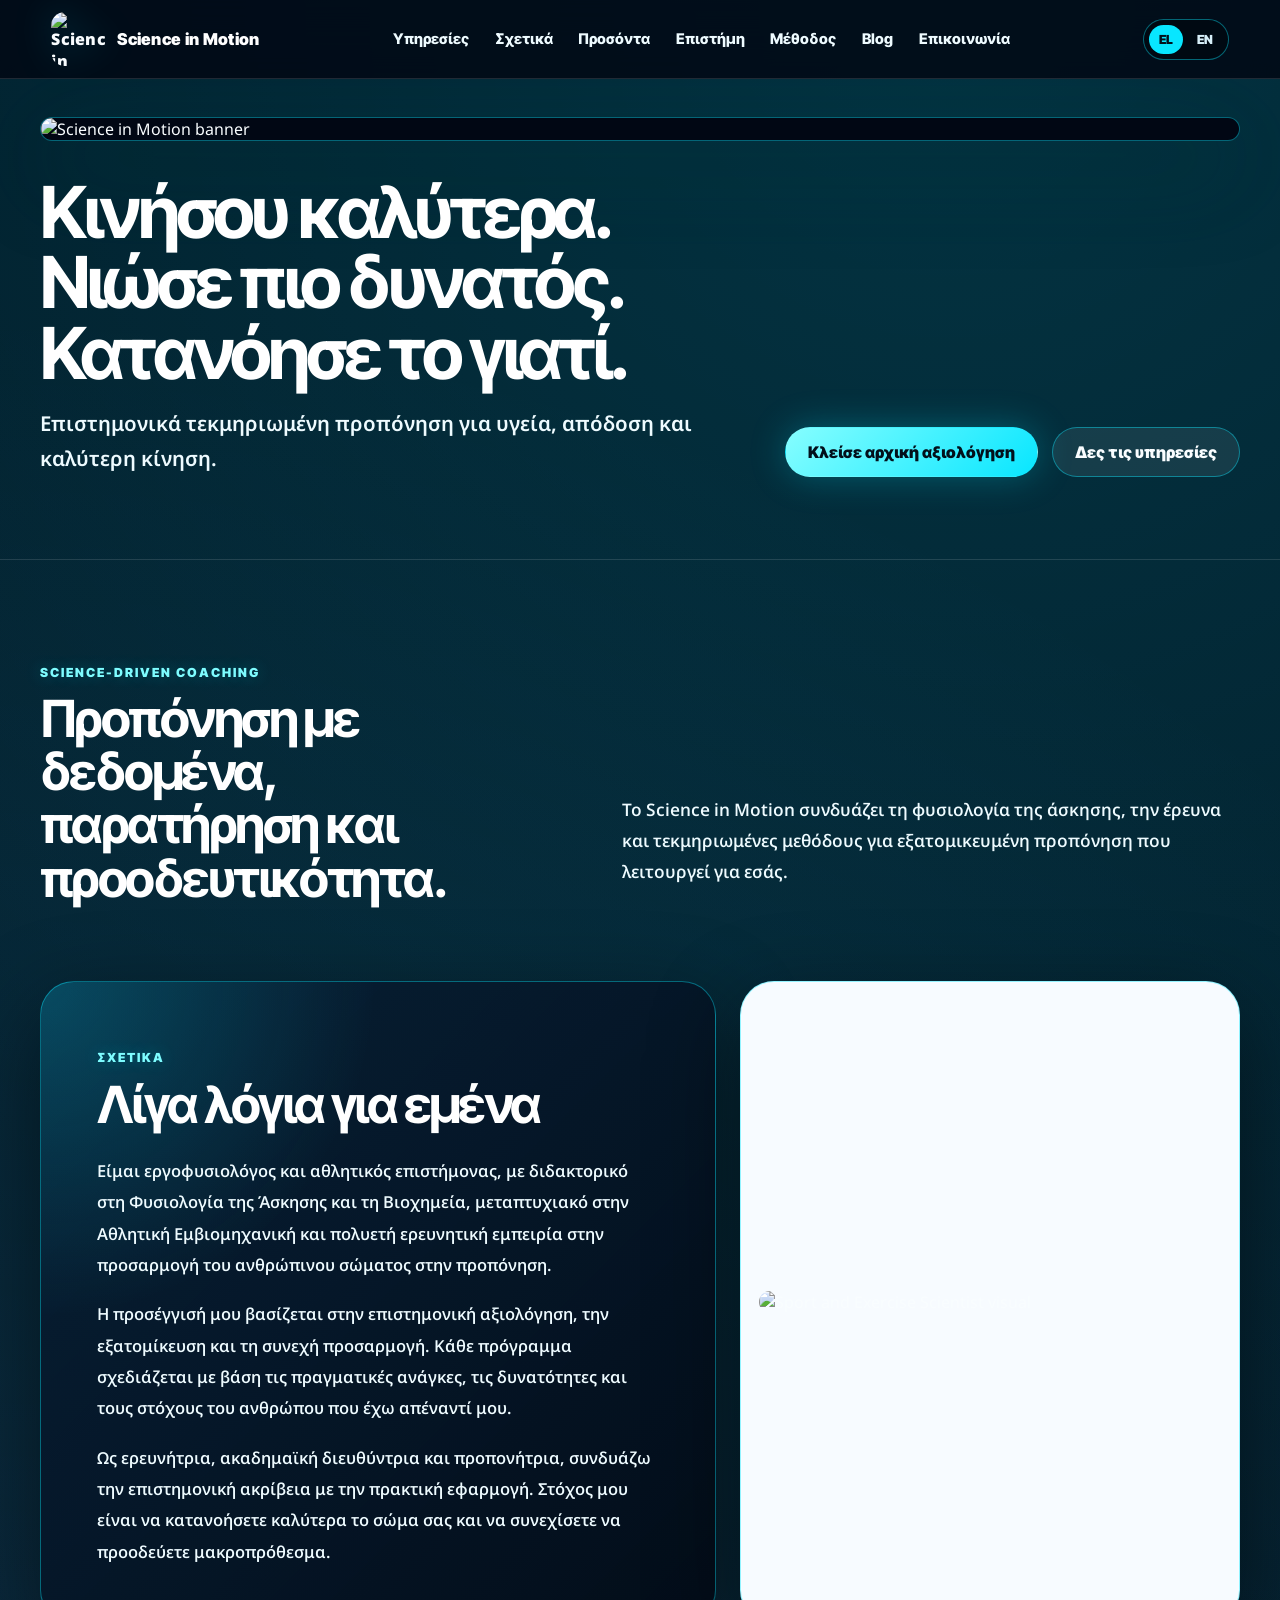
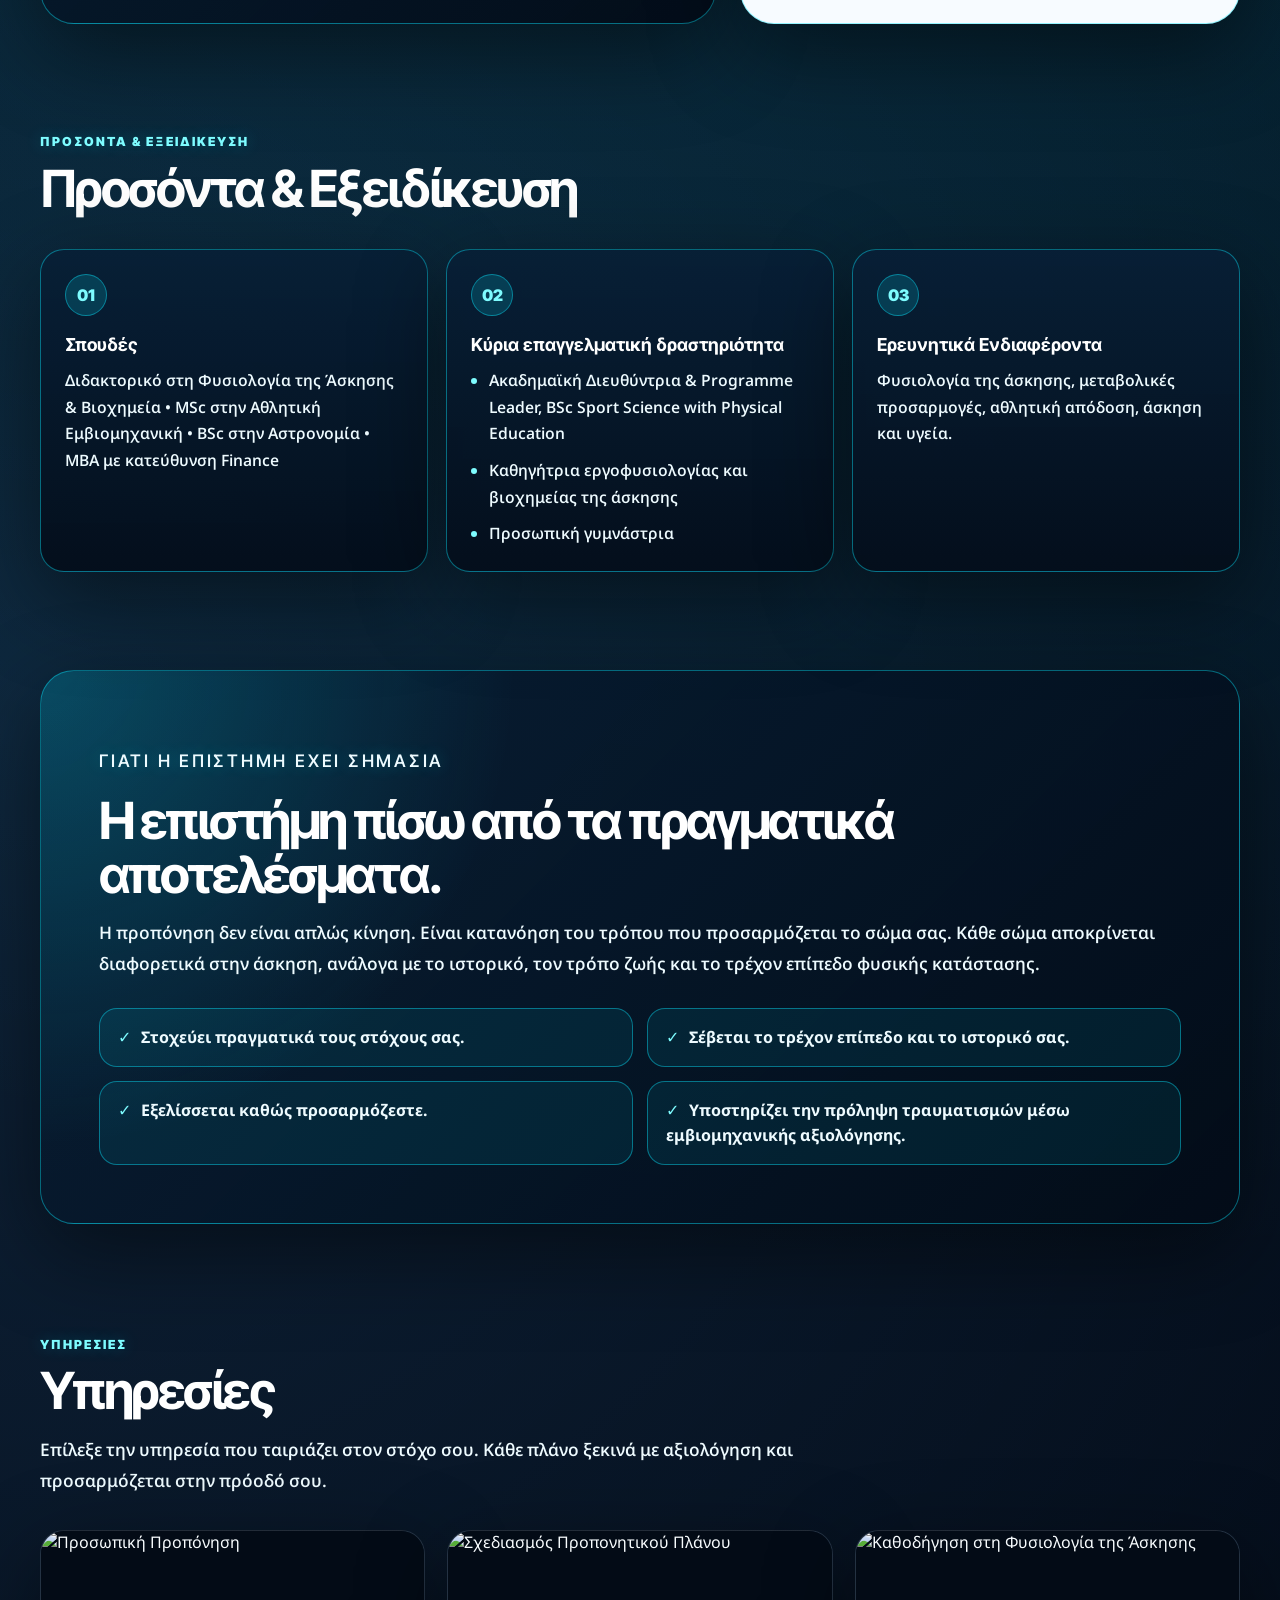
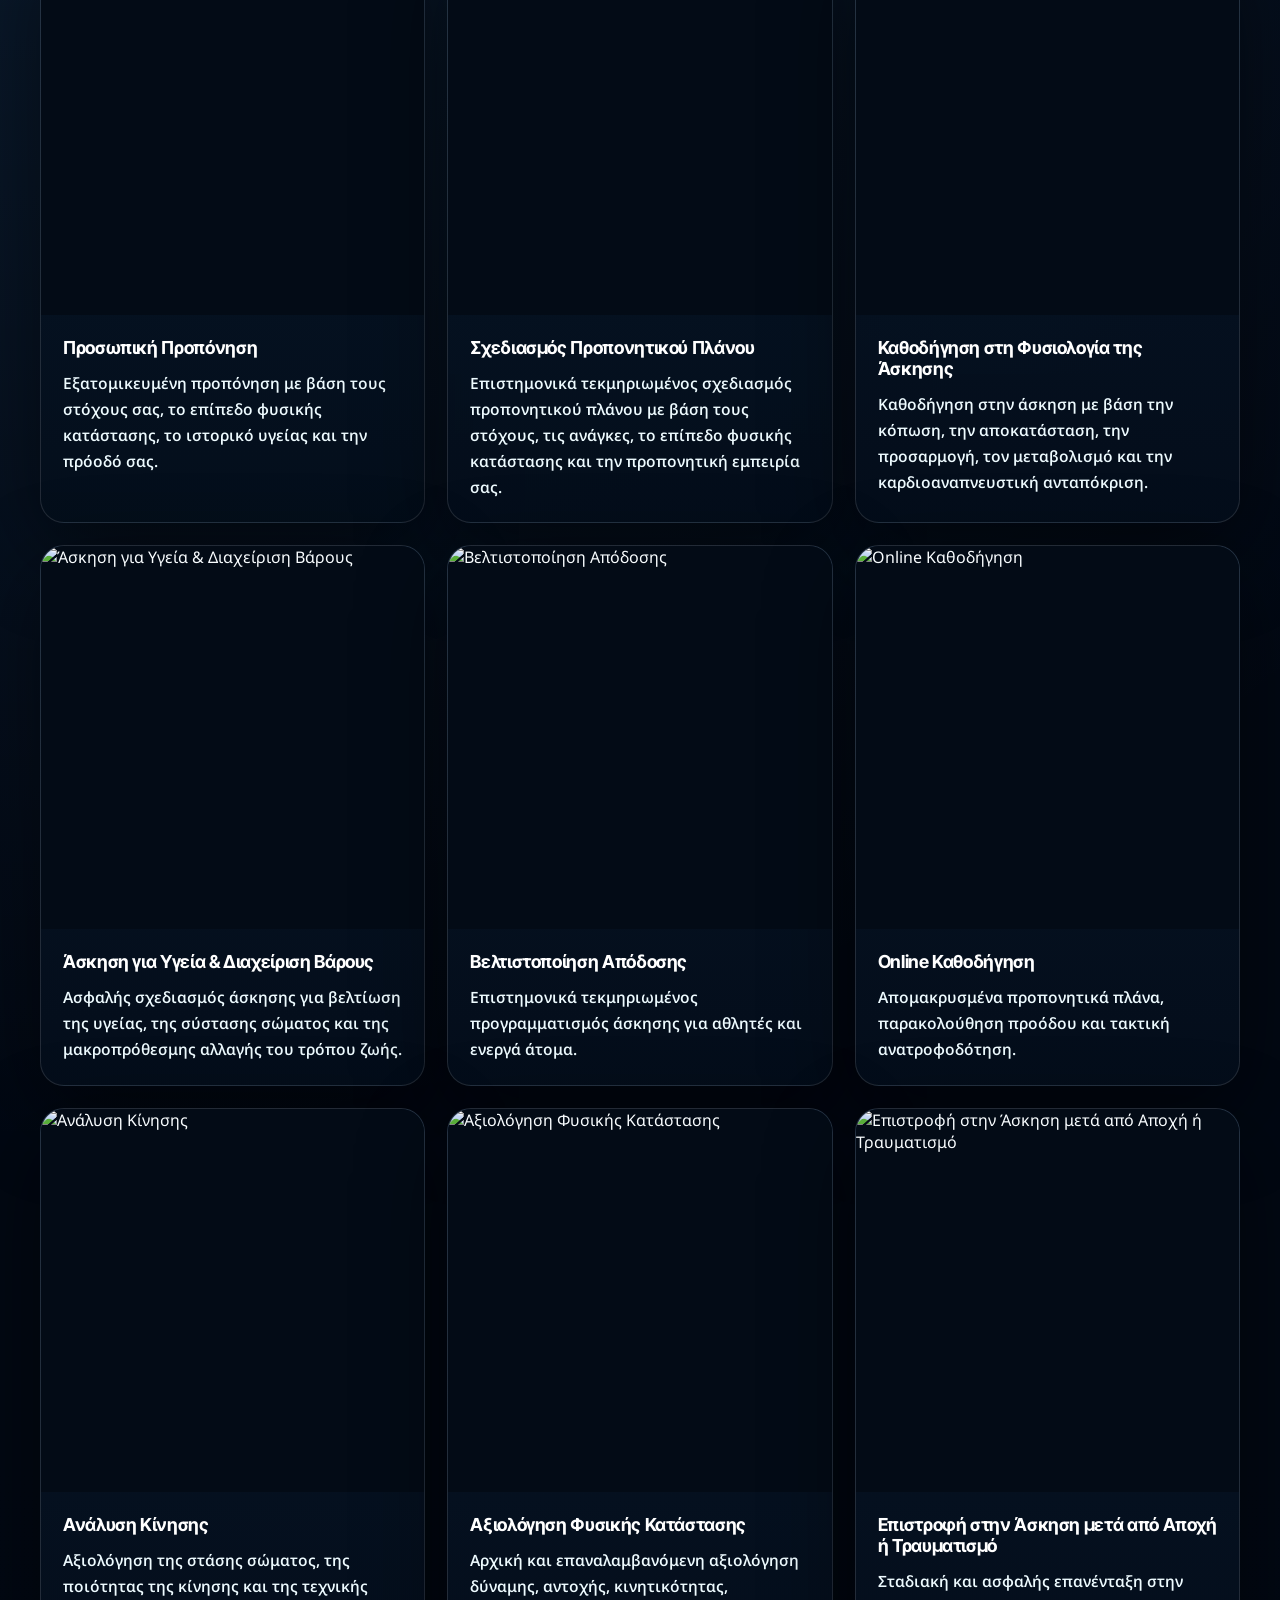
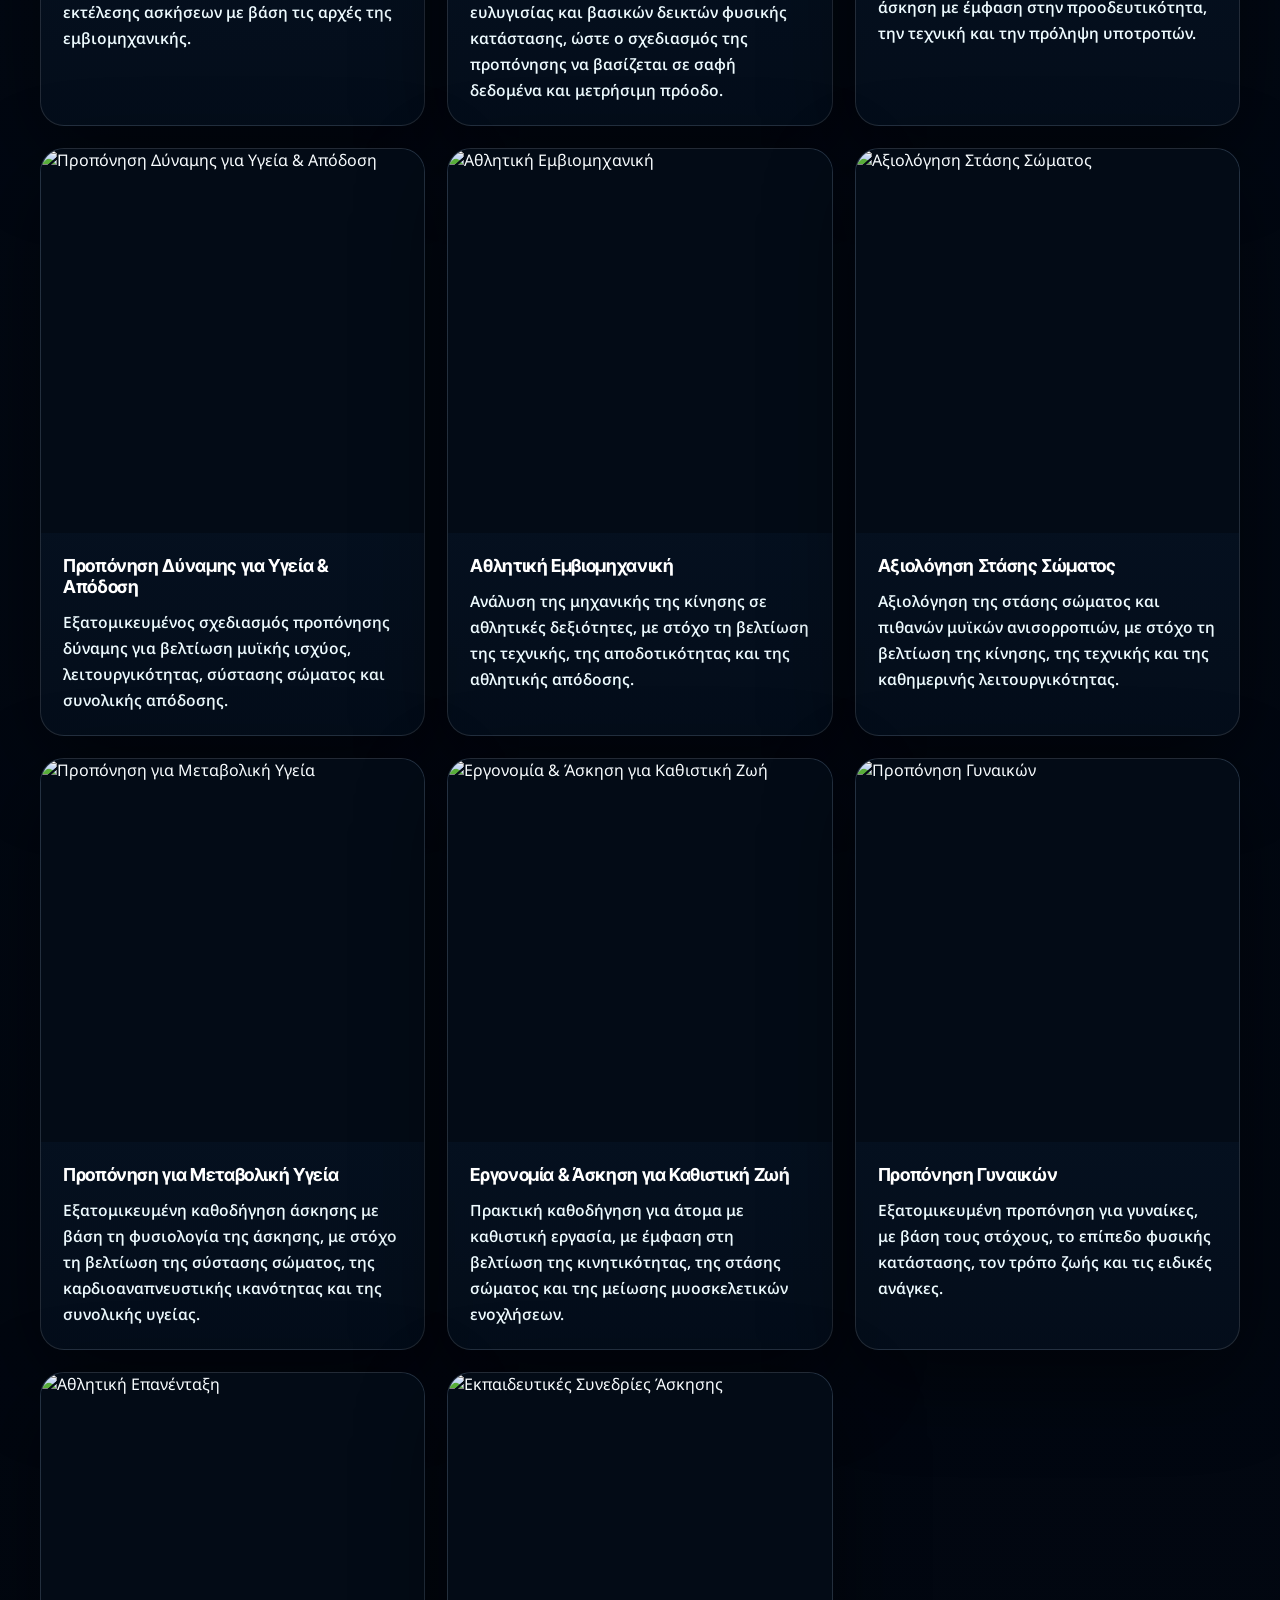
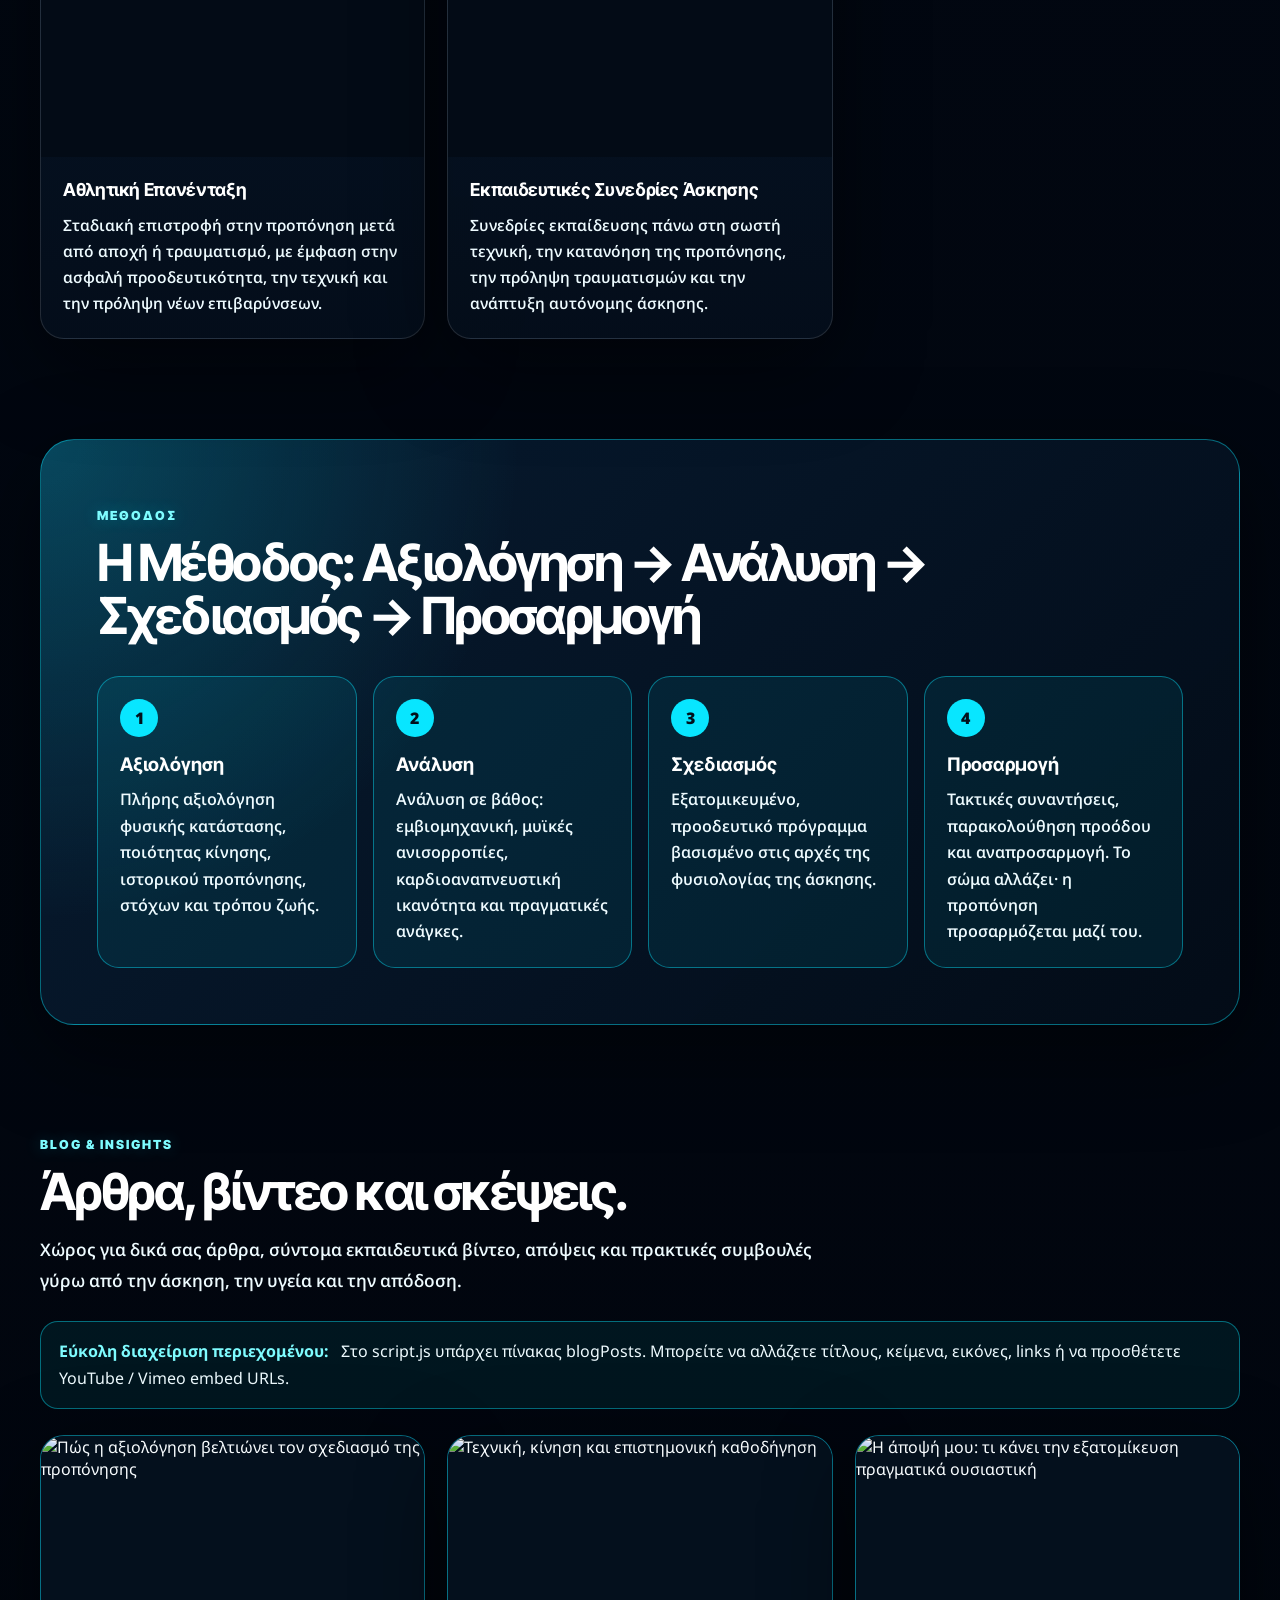
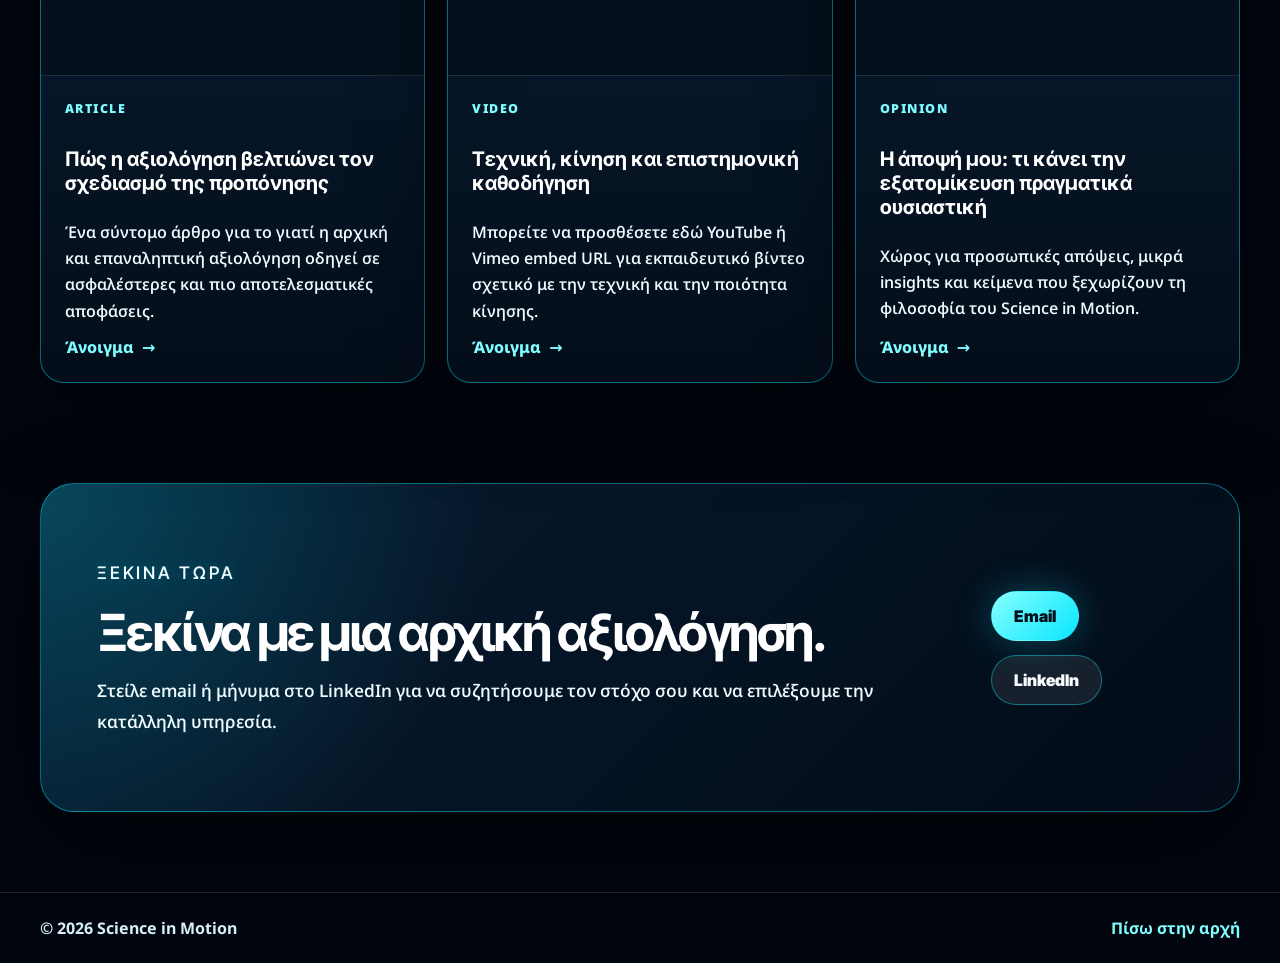
==== commit eb7c7b96: "Add files via upload" ====
--- a/index.html
+++ b/index.html
@@ -161,23 +161,11 @@
         <h2 id="blog-title" data-i18n="blogTitle">Άρθρα, βίντεο και σκέψεις.</h2>
         <p data-i18n="blogIntro">Χώρος για δικά σας άρθρα, σύντομα εκπαιδευτικά βίντεο, απόψεις και πρακτικές συμβουλές γύρω από την άσκηση, την υγεία και την απόδοση.</p>
       </div>
-      <div class="blog-grid">
-        <article class="blog-card">
-          <span data-i18n="blogTypeOne">Article</span>
-          <h3 data-i18n="blogPostOneTitle">Γιατί η προπόνηση πρέπει να εξατομικεύεται</h3>
-          <p data-i18n="blogPostOneText">Προσθέστε εδώ το πρώτο σας άρθρο ή σύντομο κείμενο.</p>
-        </article>
-        <article class="blog-card">
-          <span data-i18n="blogTypeTwo">Video</span>
-          <h3 data-i18n="blogPostTwoTitle">Τεχνική, στάση σώματος και ασφαλής κίνηση</h3>
-          <p data-i18n="blogPostTwoText">Προσθέστε link από YouTube, Vimeo ή άλλο video embed.</p>
-        </article>
-        <article class="blog-card">
-          <span data-i18n="blogTypeThree">Opinion</span>
-          <h3 data-i18n="blogPostThreeTitle">Σκέψεις πάνω στην επιστήμη της άσκησης</h3>
-          <p data-i18n="blogPostThreeText">Χρησιμοποιήστε αυτή την ενότητα για προσωπικές απόψεις και εκπαιδευτικό περιεχόμενο.</p>
-        </article>
+      <div class="blog-note">
+        <strong data-i18n="blogManageTitle">Εύκολη διαχείριση περιεχομένου:</strong>
+        <span data-i18n="blogManageText">Στο script.js υπάρχει πίνακας blogPosts. Μπορείτε να αλλάζετε τίτλους, κείμενα, εικόνες, links ή να προσθέτετε YouTube / Vimeo embed URLs.</span>
       </div>
+      <div class="blog-grid" id="blogGrid"></div>
     </section>
 
     <section class="contact container" id="contact" aria-labelledby="contact-title">
--- a/styles.css
+++ b/styles.css
@@ -171,3 +171,24 @@
   .contact-panel { align-items: flex-start; flex-direction: column; }
   .footer-inner { flex-direction: column; }
 }
+
+
+.blog-note {
+  margin: -10px 0 26px;
+  padding: 16px 18px;
+  border: 1px solid var(--cyan-border);
+  border-radius: 18px;
+  background: rgba(8,230,255,0.07);
+  color: var(--muted-strong);
+  line-height: 1.7;
+}
+.blog-note strong { color: var(--cyan-bright); margin-right: 8px; }
+.blog-card { overflow: hidden; padding: 0; min-height: 100%; display: flex; flex-direction: column; }
+.blog-media { aspect-ratio: 16 / 10; background: #04101d; overflow: hidden; border-bottom: 1px solid var(--line); }
+.blog-media img, .blog-media iframe { width: 100%; height: 100%; object-fit: cover; border: 0; }
+.blog-body { padding: 24px; display: flex; flex-direction: column; gap: 12px; flex: 1; }
+.blog-card .blog-type { color: var(--cyan-bright); font-weight: 900; text-transform: uppercase; letter-spacing: 0.12em; font-size: 0.78rem; }
+.blog-link { margin-top: auto; display: inline-flex; align-items: center; gap: 8px; font-weight: 800; color: var(--cyan-bright); }
+.blog-link::after { content: "→"; }
+.blog-card:hover .blog-media img { transform: scale(1.04); }
+.blog-media img { transition: transform 320ms ease; }
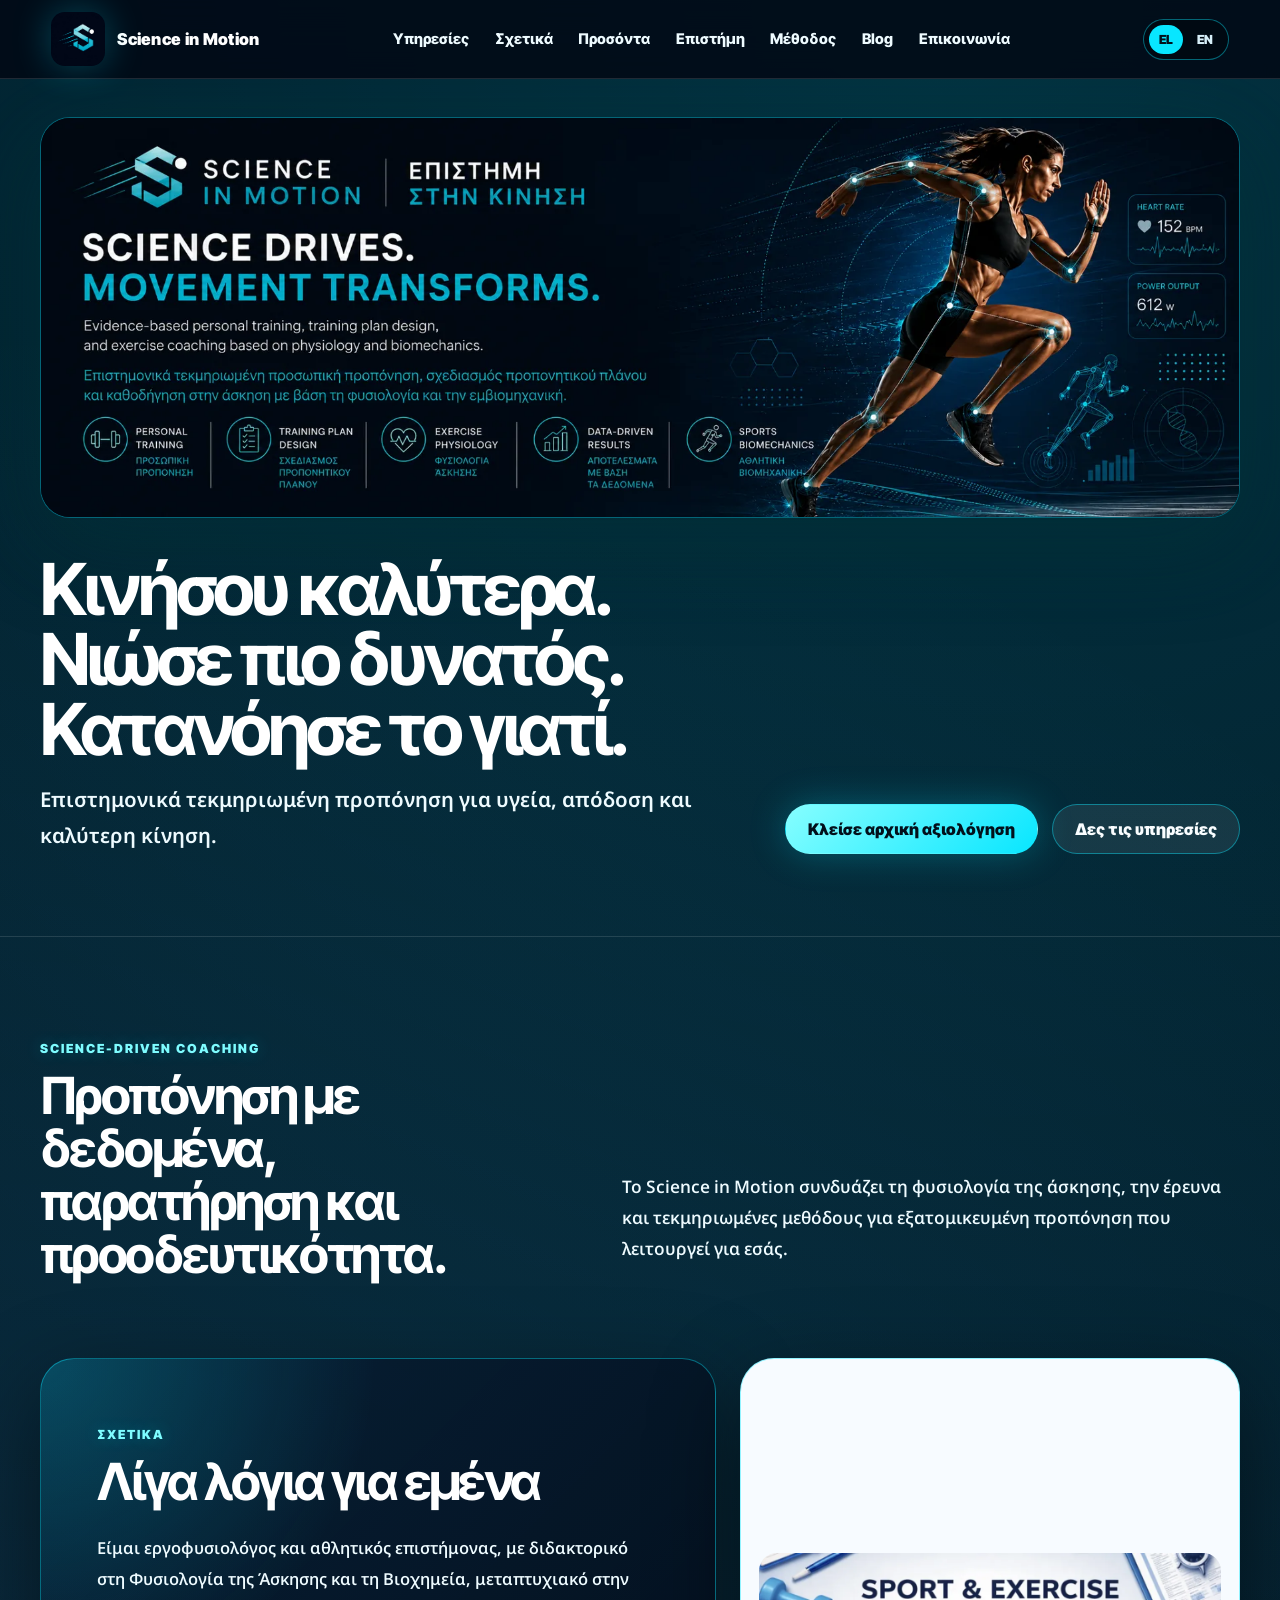
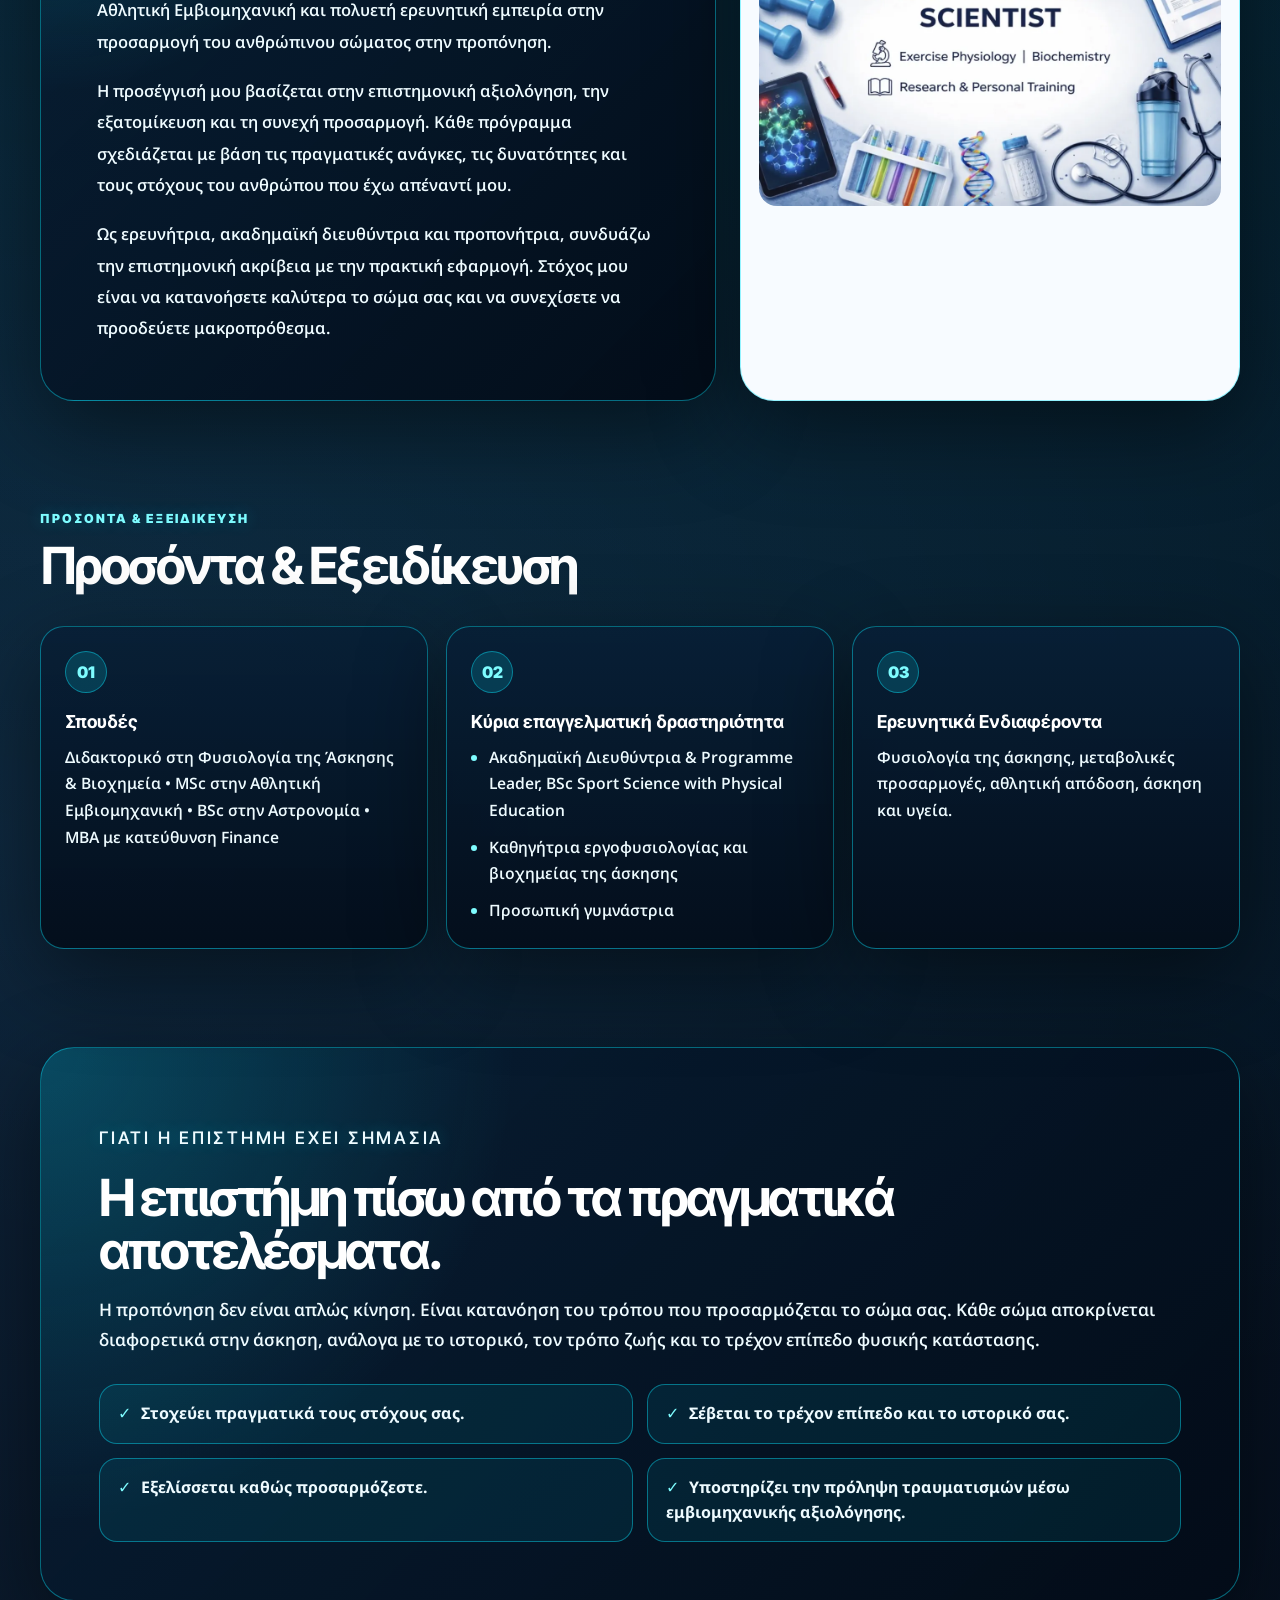
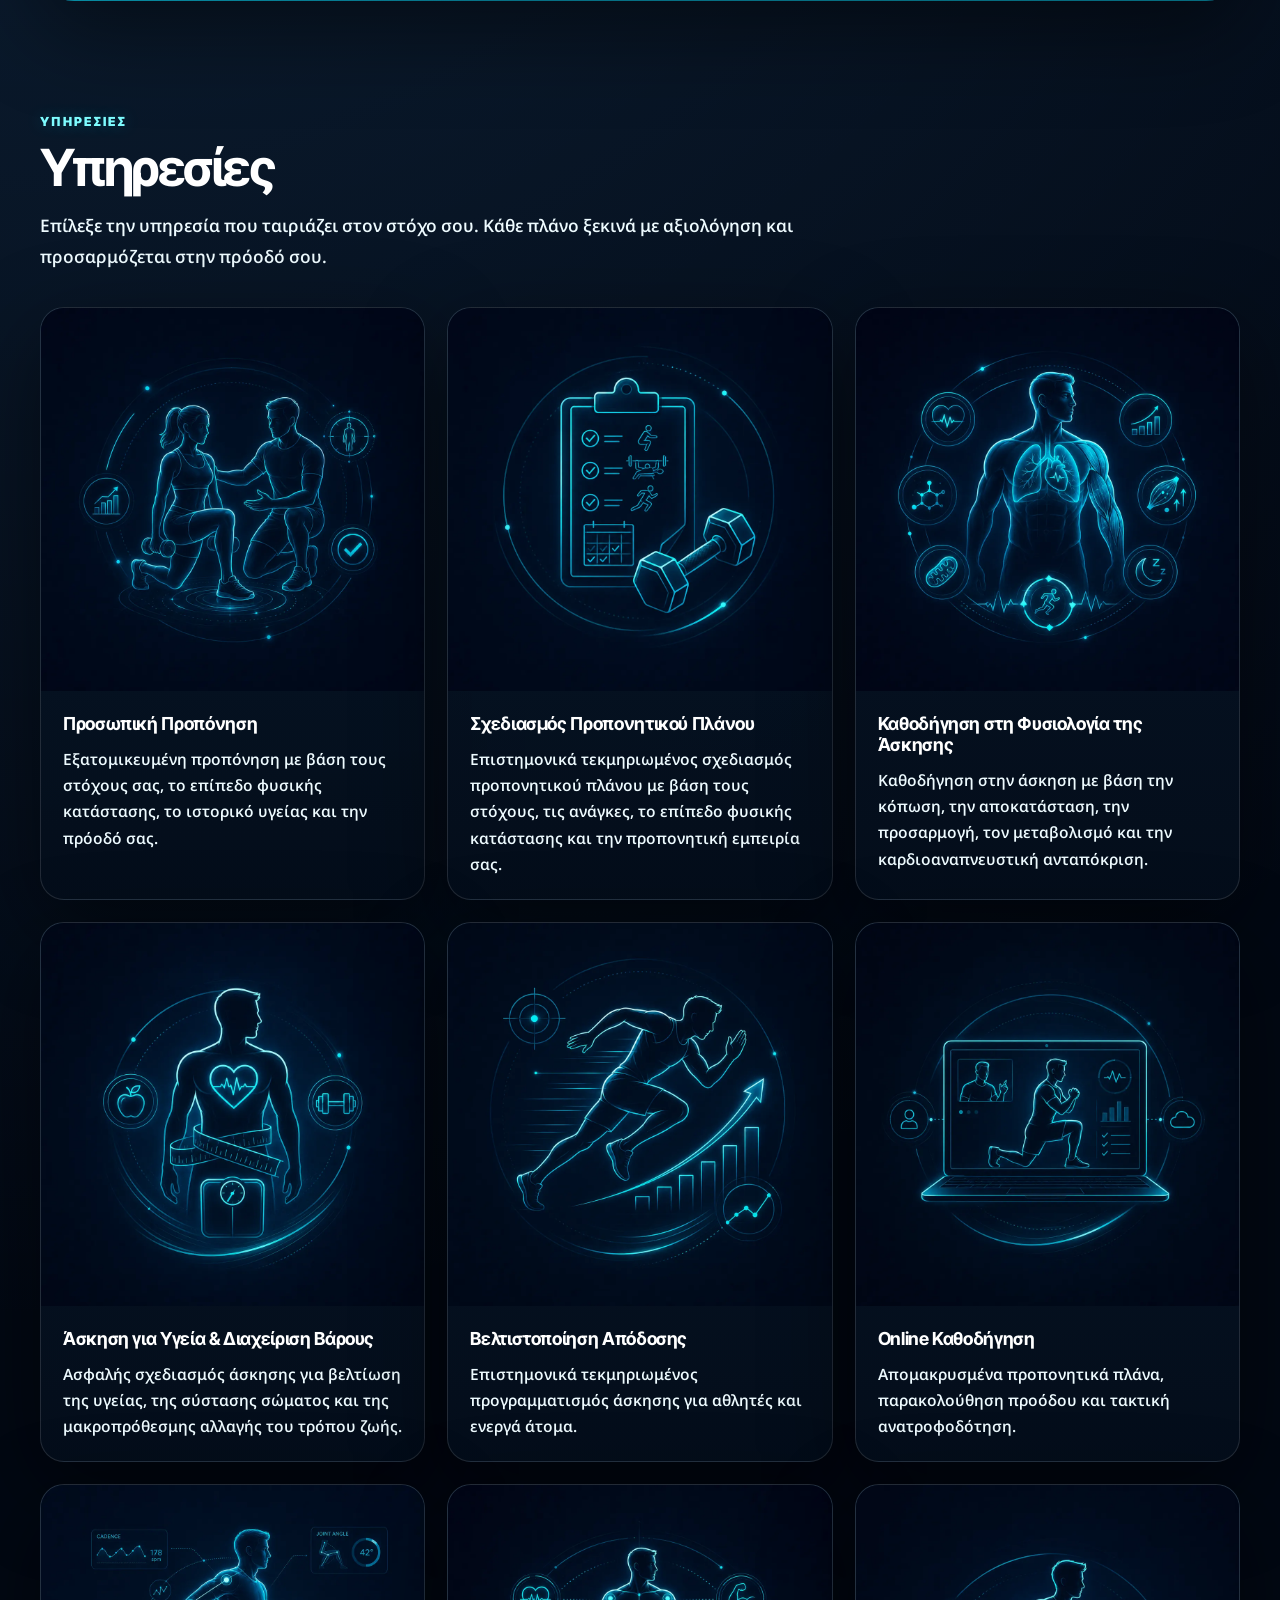
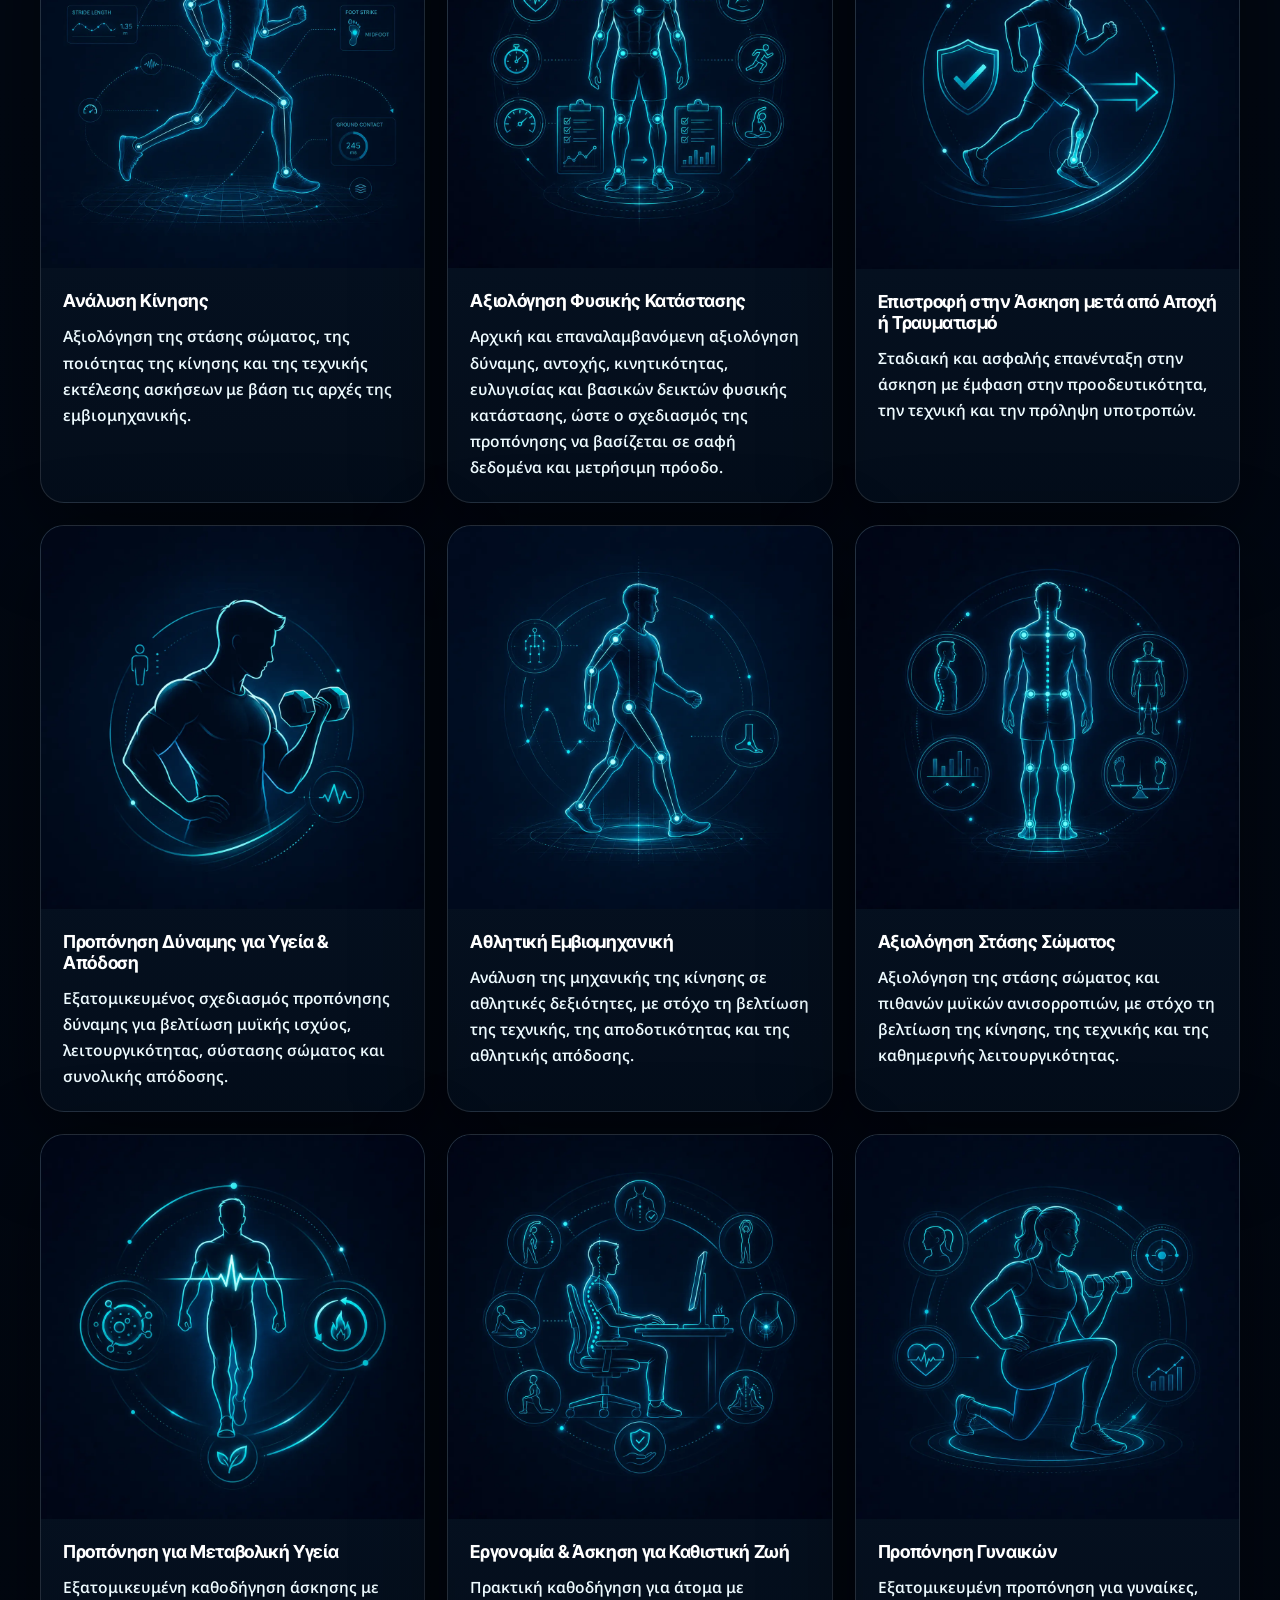
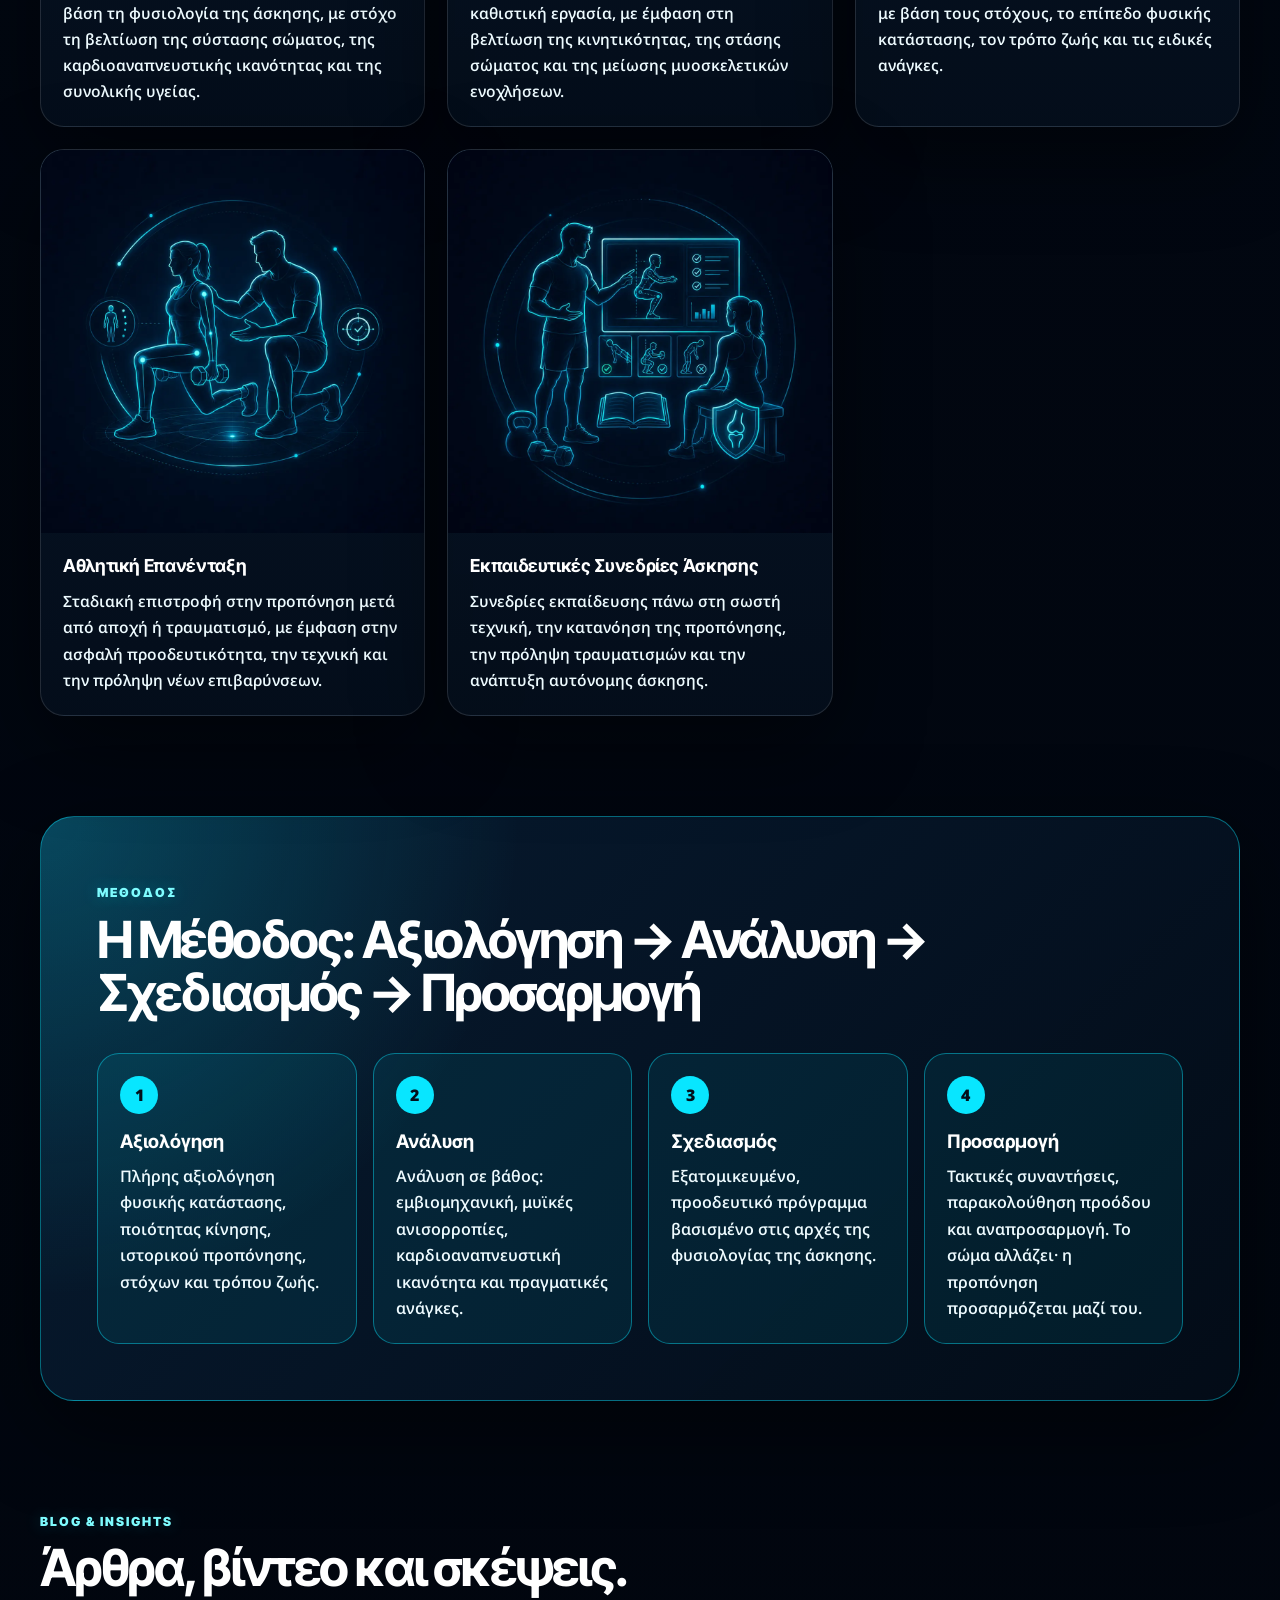
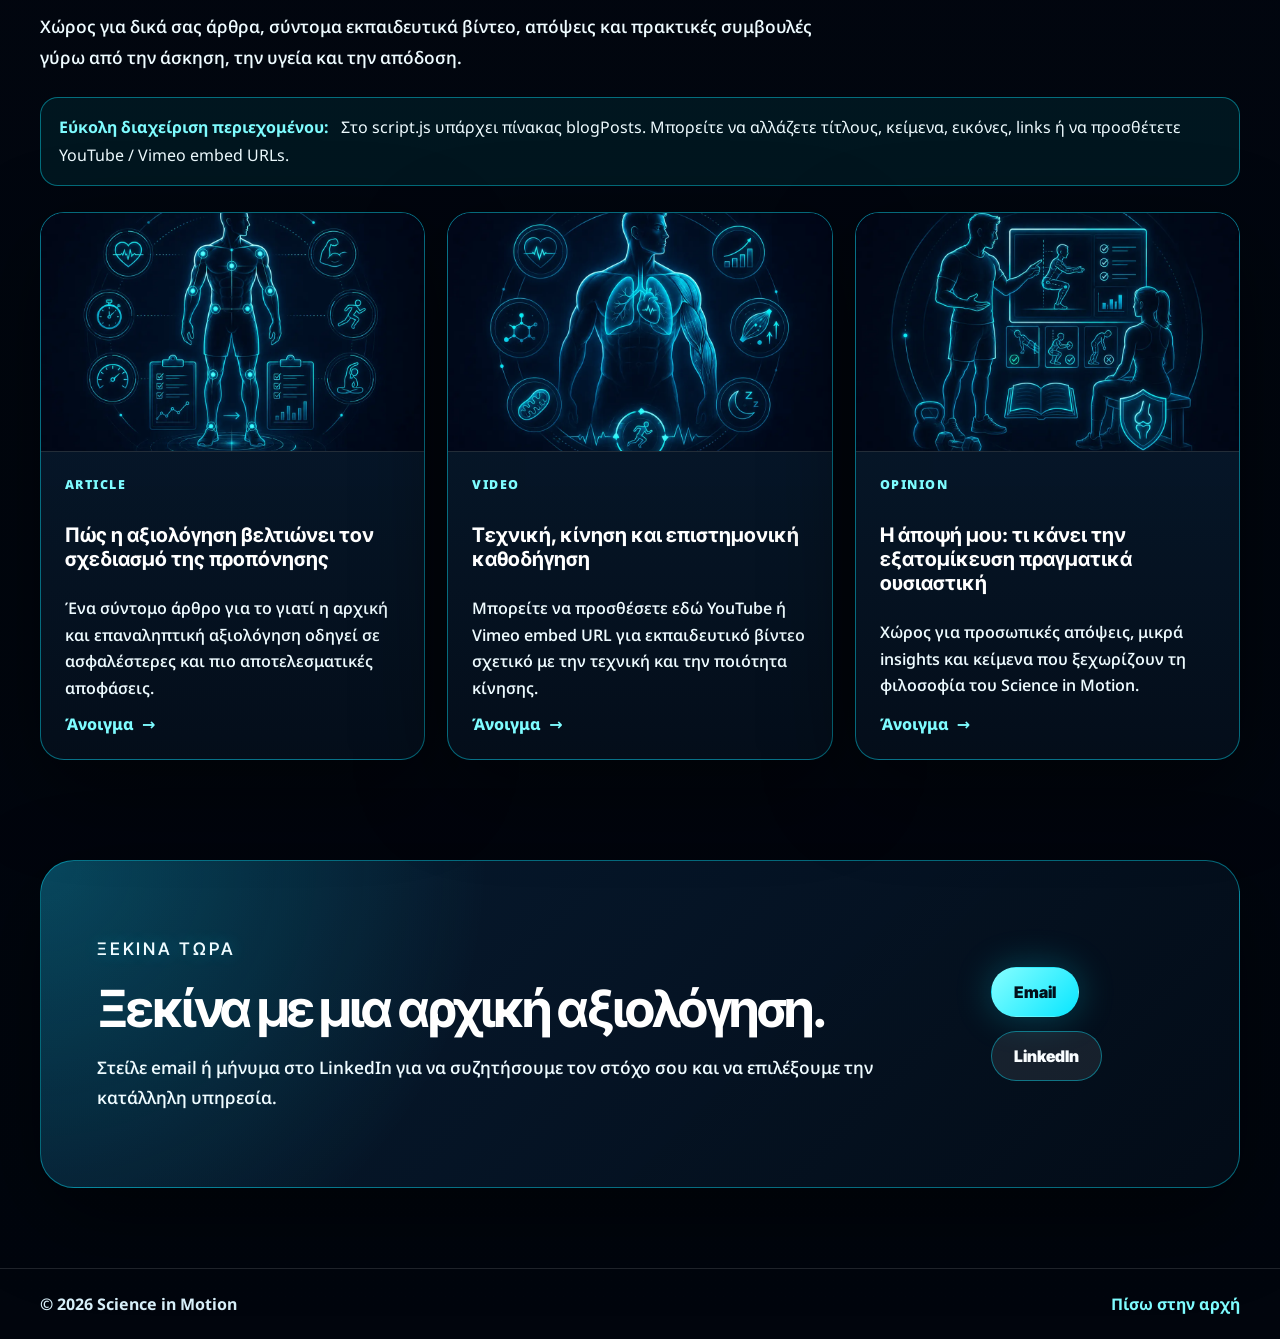
==== commit f13a4015: "Add files via upload" ====
--- a/index.html
+++ b/index.html
@@ -13,7 +13,7 @@
 <body>
   <header class="site-header" id="top">
     <a class="brand" href="#top" aria-label="Science in Motion home">
-      <img class="brand-logo" src="assets/brand/logo.png" alt="Science in Motion logo" />
+      <img class="brand-logo" src="assets/brand/logo.webp" alt="Science in Motion logo" />
       <span class="brand-text">Science in Motion</span>
     </a>
 
@@ -36,7 +36,7 @@
   <main>
     <section class="hero" aria-labelledby="hero-title">
       <div class="hero-banner container">
-        <img src="assets/banner/science-in-motion-banner.png" alt="Science in Motion banner" />
+        <img src="assets/banner/science-in-motion-banner.webp" alt="Science in Motion banner" />
       </div>
       <div class="hero-content container">
         <div>
@@ -70,7 +70,7 @@
           </div>
         </div>
         <aside class="about-visual" aria-label="Sport and exercise scientist visual">
-          <img src="assets/about/sport-exercise-scientist.jpg" alt="Sport and Exercise Scientist visual" />
+          <img src="assets/about/sport-exercise-scientist.webp" alt="Sport and Exercise Scientist visual" />
         </aside>
       </div>
     </section>
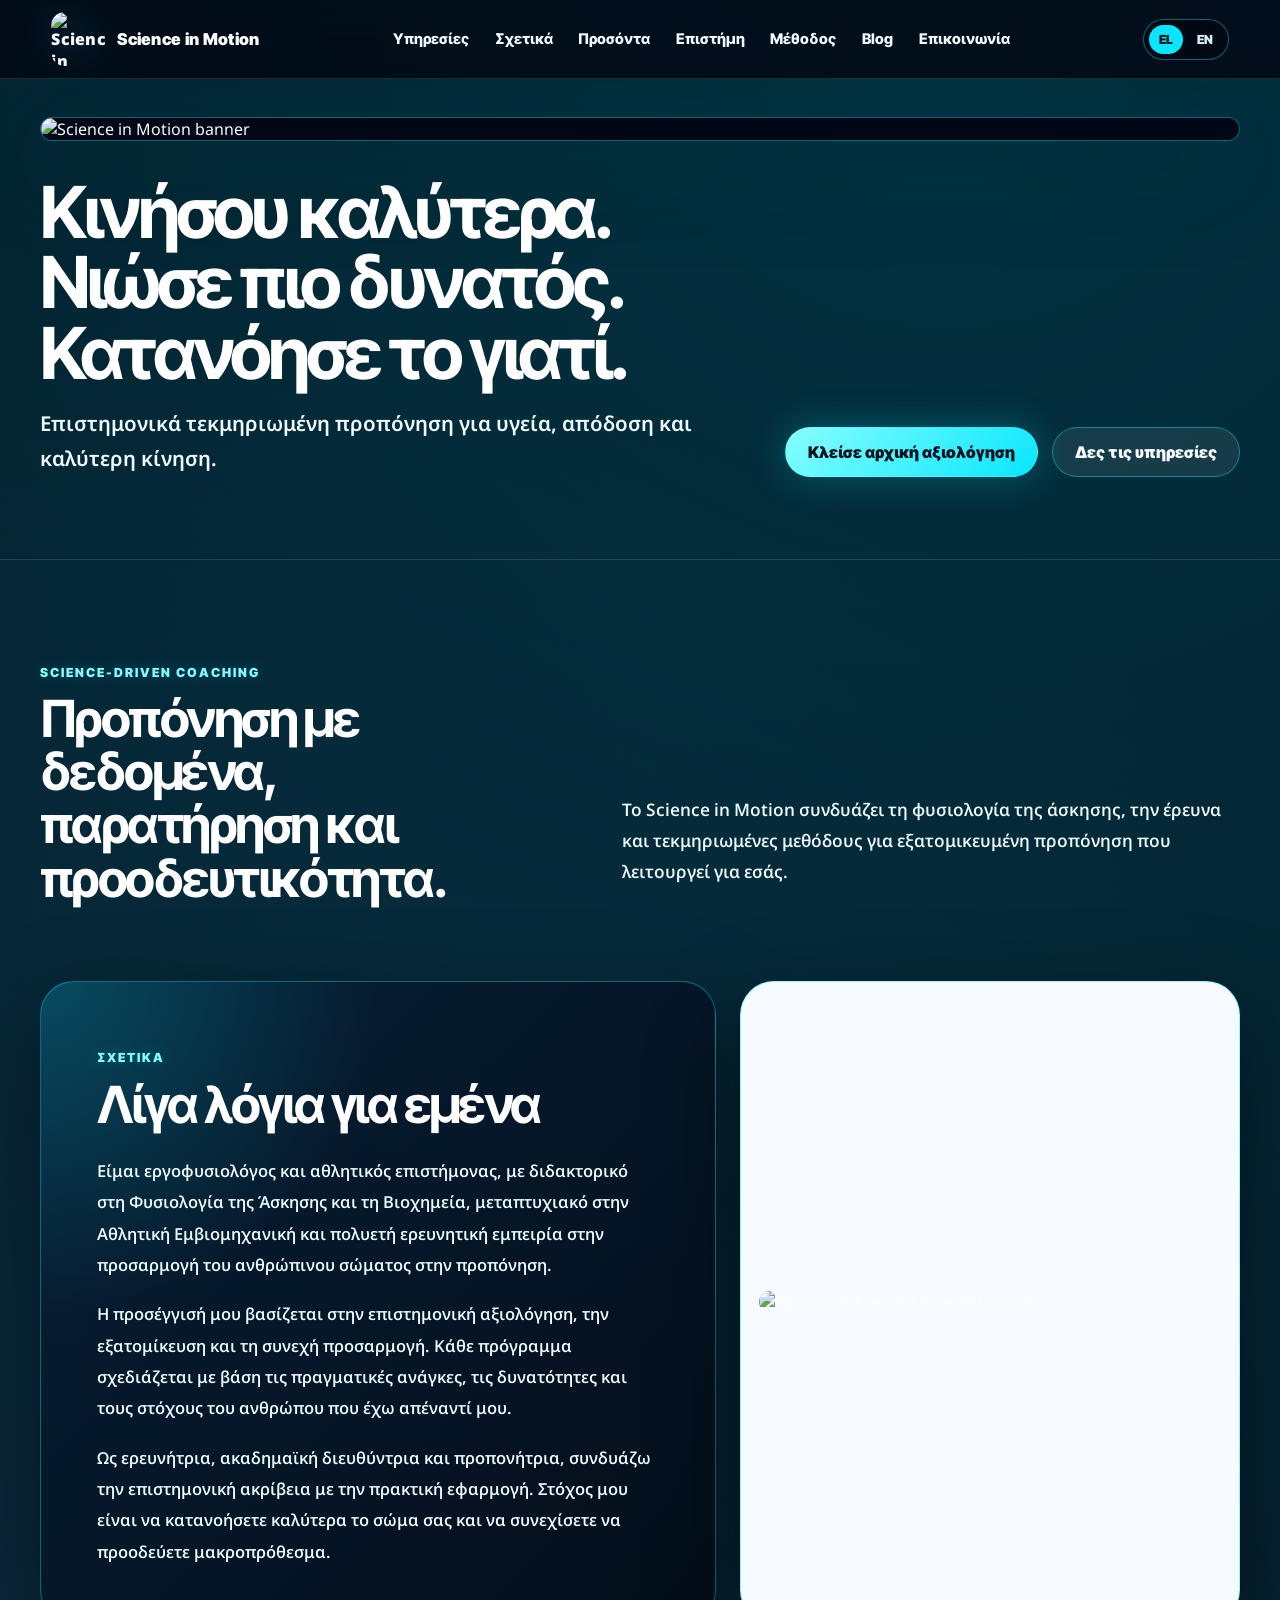
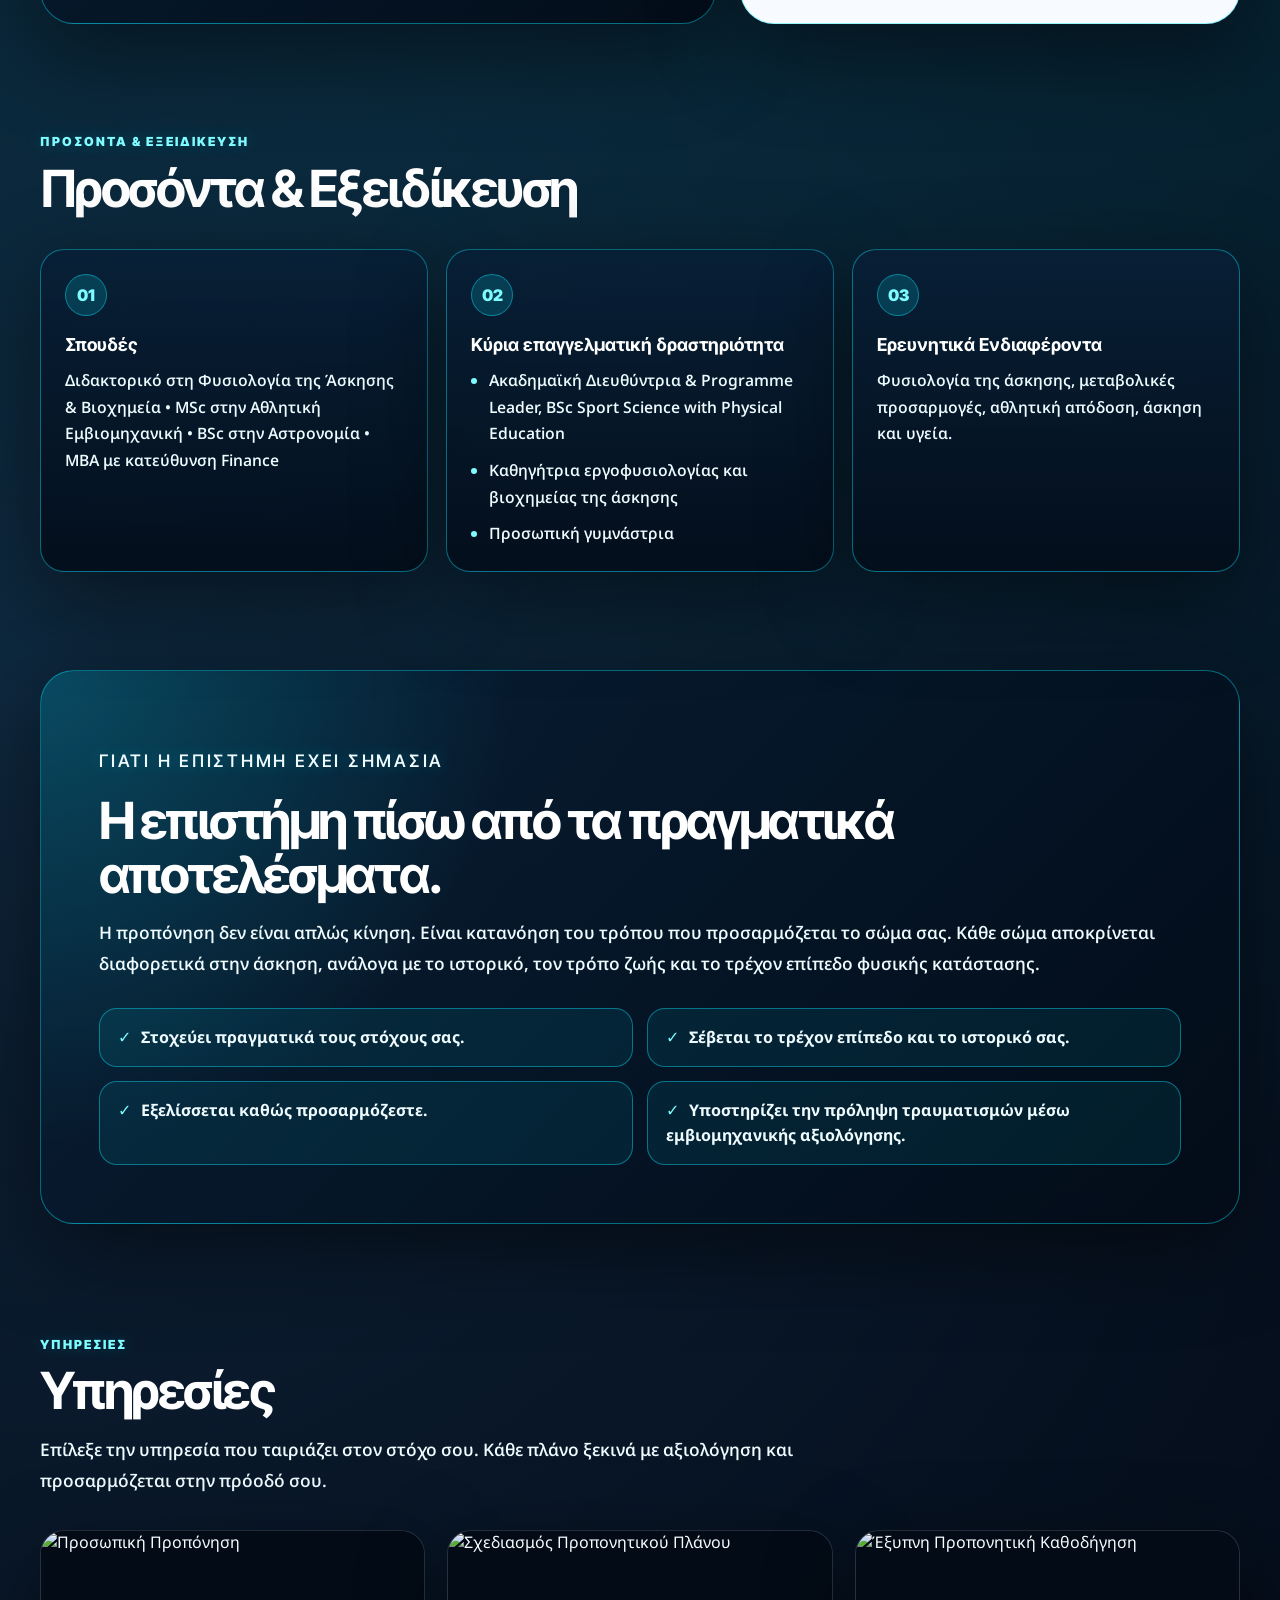
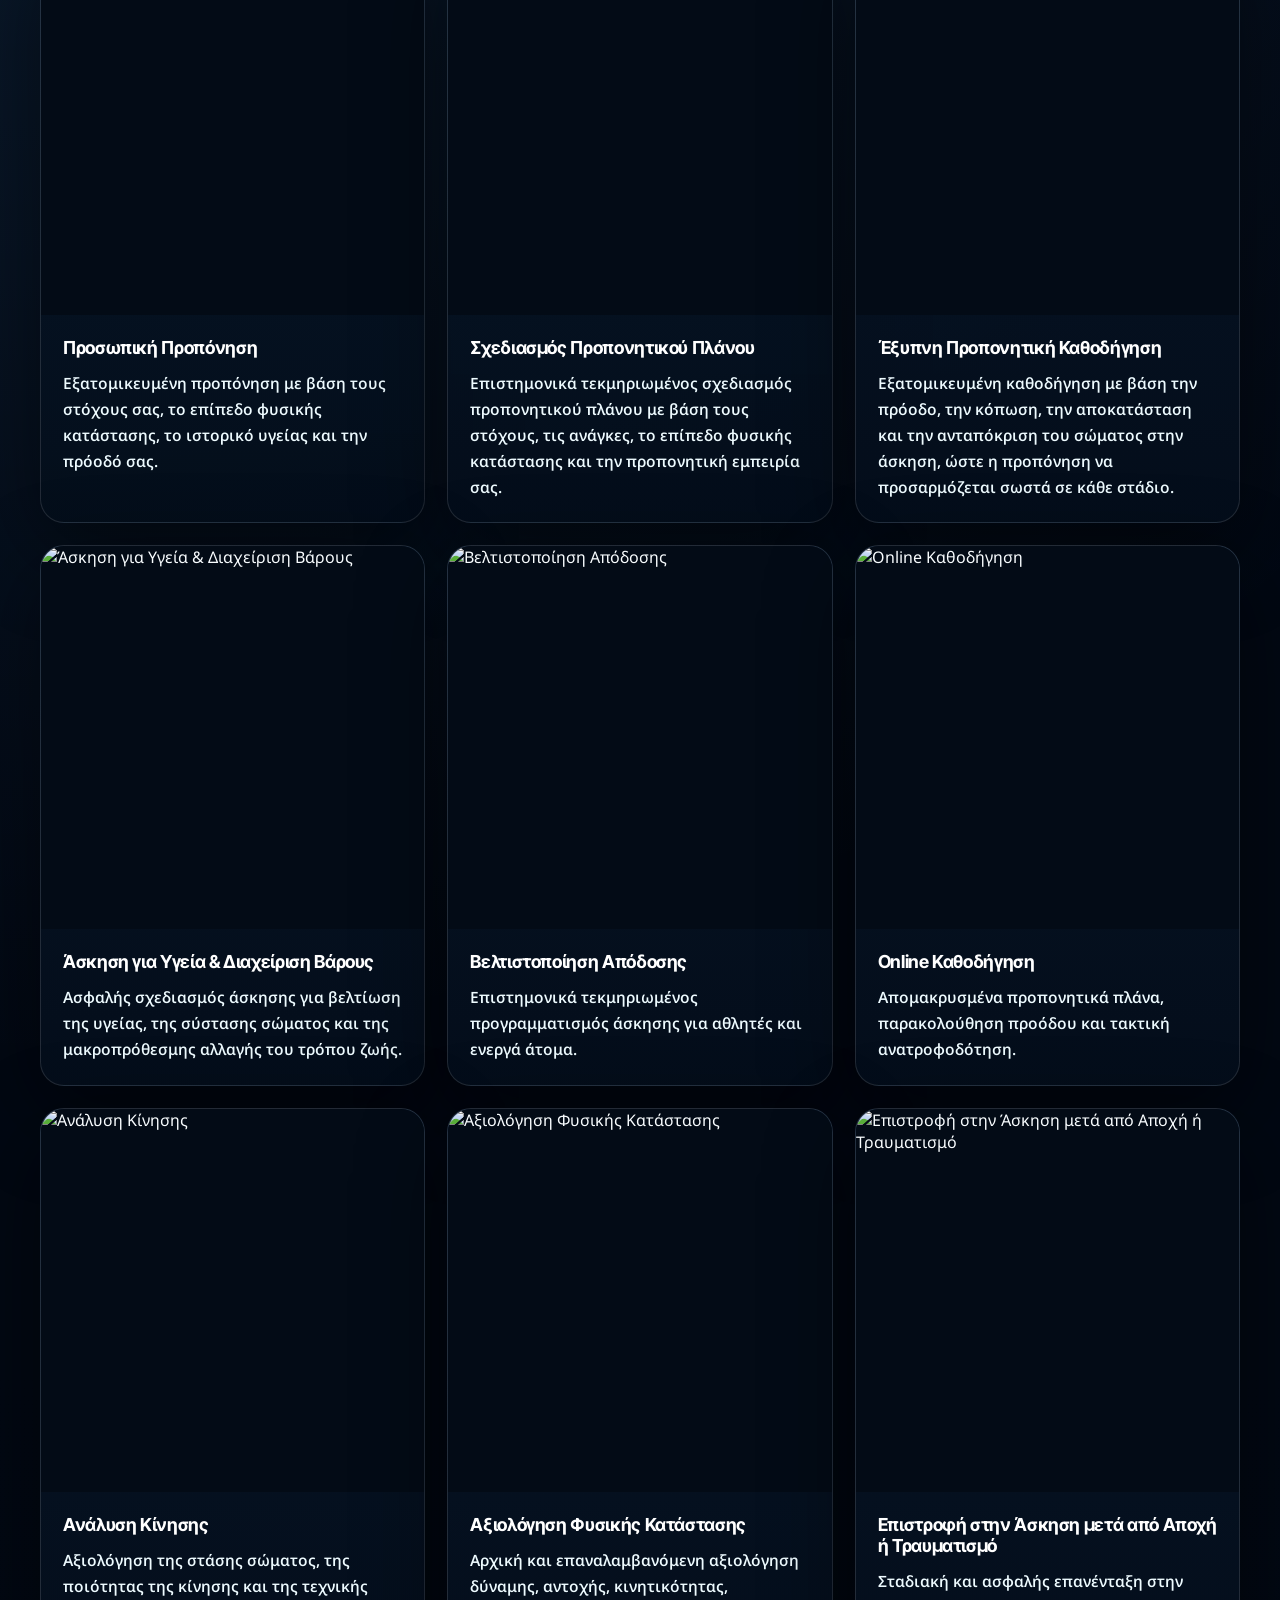
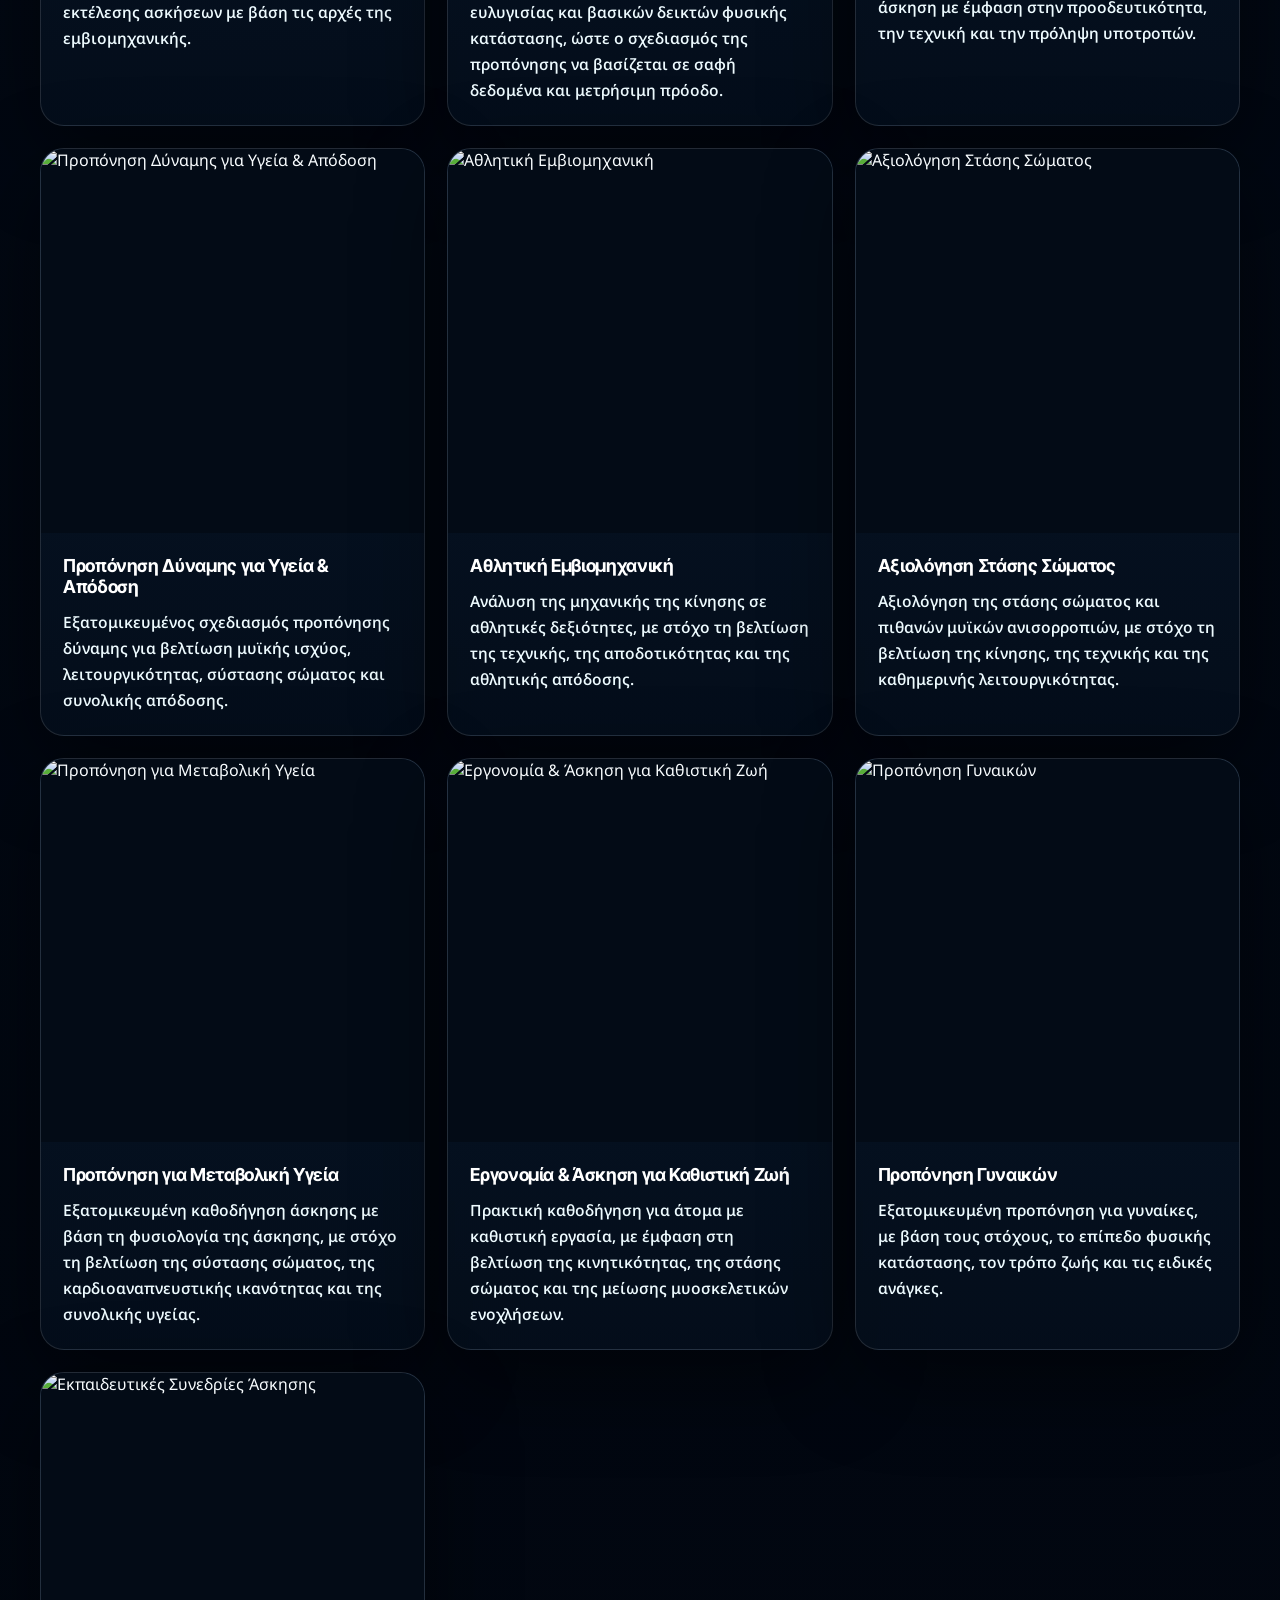
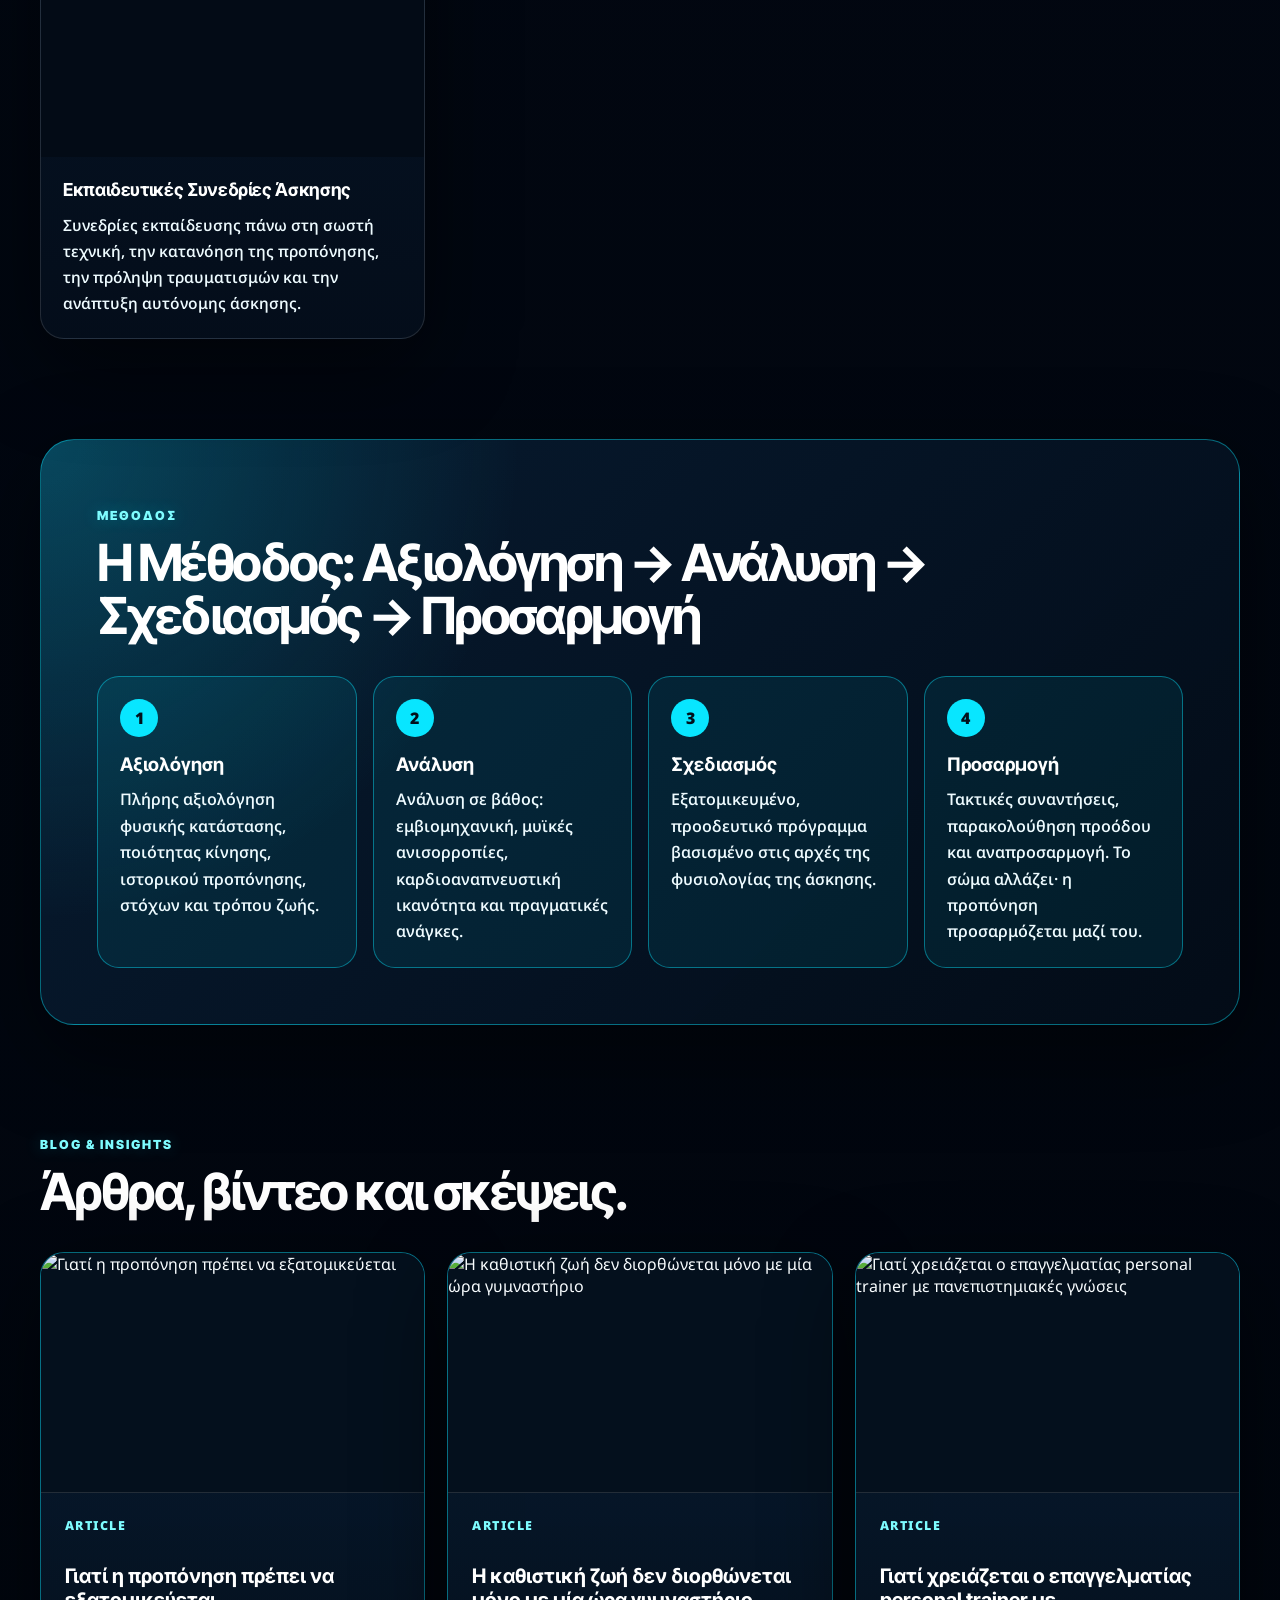
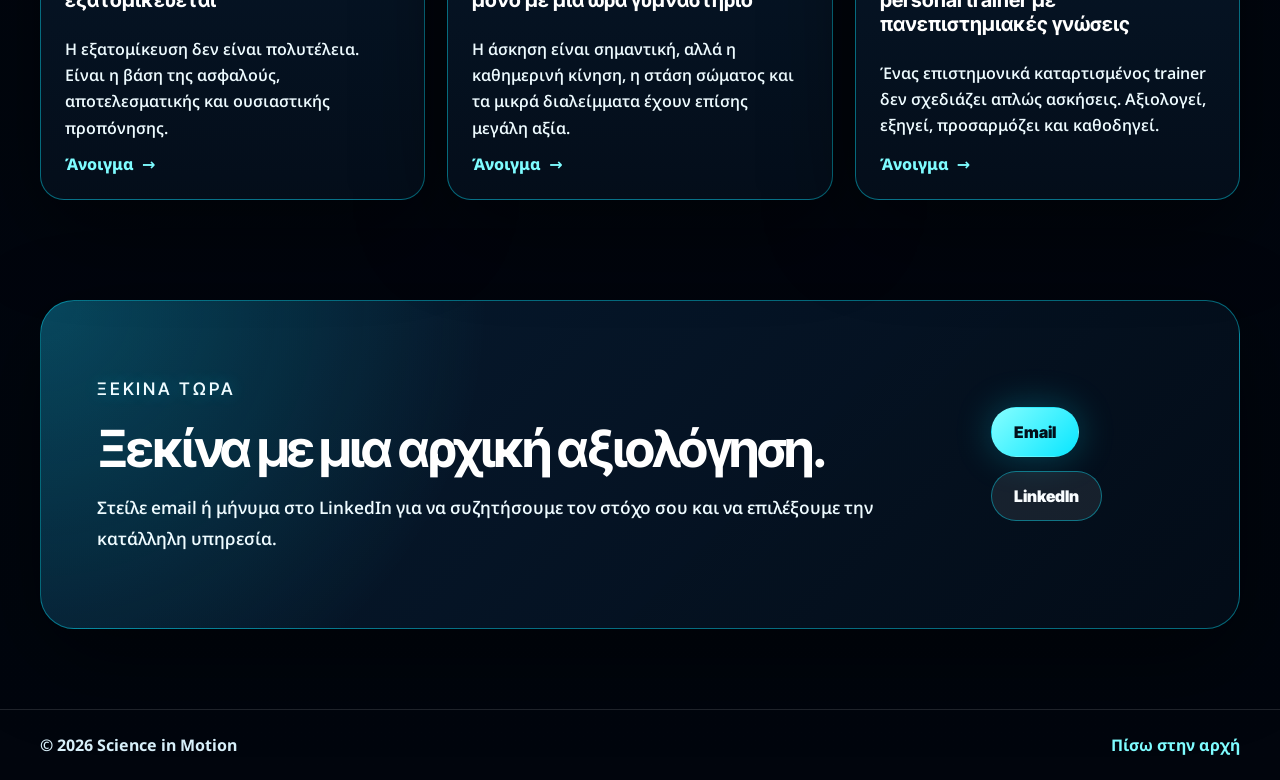
==== commit 5b94db0c: "Add files via upload" ====
--- a/index.html
+++ b/index.html
@@ -159,11 +159,6 @@
       <div class="section-heading">
         <p class="section-kicker" data-i18n="blogKicker">Blog & Insights</p>
         <h2 id="blog-title" data-i18n="blogTitle">Άρθρα, βίντεο και σκέψεις.</h2>
-        <p data-i18n="blogIntro">Χώρος για δικά σας άρθρα, σύντομα εκπαιδευτικά βίντεο, απόψεις και πρακτικές συμβουλές γύρω από την άσκηση, την υγεία και την απόδοση.</p>
-      </div>
-      <div class="blog-note">
-        <strong data-i18n="blogManageTitle">Εύκολη διαχείριση περιεχομένου:</strong>
-        <span data-i18n="blogManageText">Στο script.js υπάρχει πίνακας blogPosts. Μπορείτε να αλλάζετε τίτλους, κείμενα, εικόνες, links ή να προσθέτετε YouTube / Vimeo embed URLs.</span>
       </div>
       <div class="blog-grid" id="blogGrid"></div>
     </section>
--- a/styles.css
+++ b/styles.css
@@ -192,3 +192,103 @@
 .blog-link::after { content: "→"; }
 .blog-card:hover .blog-media img { transform: scale(1.04); }
 .blog-media img { transition: transform 320ms ease; }
+
+
+.article-shell {
+  padding: 46px 0 88px;
+}
+.article-hero {
+  display: grid;
+  grid-template-columns: 0.95fr 1.05fr;
+  gap: 28px;
+  align-items: center;
+  margin-bottom: 34px;
+}
+.article-cover {
+  border: 1px solid var(--cyan-border);
+  border-radius: calc(var(--radius) + 8px);
+  overflow: hidden;
+  background: #04101d;
+  box-shadow: var(--shadow);
+}
+.article-cover img {
+  width: 100%;
+  height: auto;
+  object-fit: contain;
+}
+.article-heading {
+  border: 1px solid var(--cyan-border);
+  border-radius: calc(var(--radius) + 8px);
+  padding: clamp(28px, 5vw, 52px);
+  background:
+    radial-gradient(circle at 0% 0%, rgba(8,230,255,0.22), transparent 38%),
+    linear-gradient(135deg, rgba(8,31,54,0.88), rgba(3,12,24,0.96));
+  box-shadow: var(--shadow);
+}
+.article-heading h1 {
+  margin: 12px 0 18px;
+  font-size: clamp(2.05rem, 4.8vw, 4.2rem);
+  line-height: 1;
+  letter-spacing: -0.05em;
+}
+.article-heading p {
+  color: var(--muted-strong);
+  line-height: 1.75;
+  font-weight: 600;
+  font-size: 1.05rem;
+}
+.article-actions {
+  margin-top: 22px;
+  display: flex;
+  gap: 12px;
+  flex-wrap: wrap;
+}
+.article-content {
+  max-width: 900px;
+  margin-inline: auto;
+  border: 1px solid var(--cyan-border);
+  border-radius: calc(var(--radius) + 8px);
+  padding: clamp(28px, 5vw, 58px);
+  background: linear-gradient(180deg, rgba(8,31,54,0.90), rgba(4,14,27,0.96));
+  box-shadow: var(--shadow);
+}
+.article-content h2 {
+  margin: 0 0 20px;
+  font-size: clamp(1.75rem, 3vw, 2.7rem);
+  letter-spacing: -0.04em;
+}
+.article-content p {
+  margin: 0 0 18px;
+  color: var(--muted-strong);
+  line-height: 1.9;
+  font-size: 1.05rem;
+  font-weight: 520;
+}
+.article-content h3 {
+  margin: 34px 0 14px;
+  color: var(--cyan-bright);
+}
+.article-content ul {
+  margin: 0;
+  padding-left: 1.15rem;
+  color: var(--muted-strong);
+  line-height: 1.85;
+}
+.article-content li::marker {
+  color: var(--cyan-bright);
+}
+.article-lang {
+  display: none;
+}
+html[data-lang="el"] .article-lang-el,
+html[data-lang="en"] .article-lang-en {
+  display: block;
+}
+@media (max-width: 900px) {
+  .article-hero {
+    grid-template-columns: 1fr;
+  }
+}
+
+
+.blog-note { display: none !important; }
